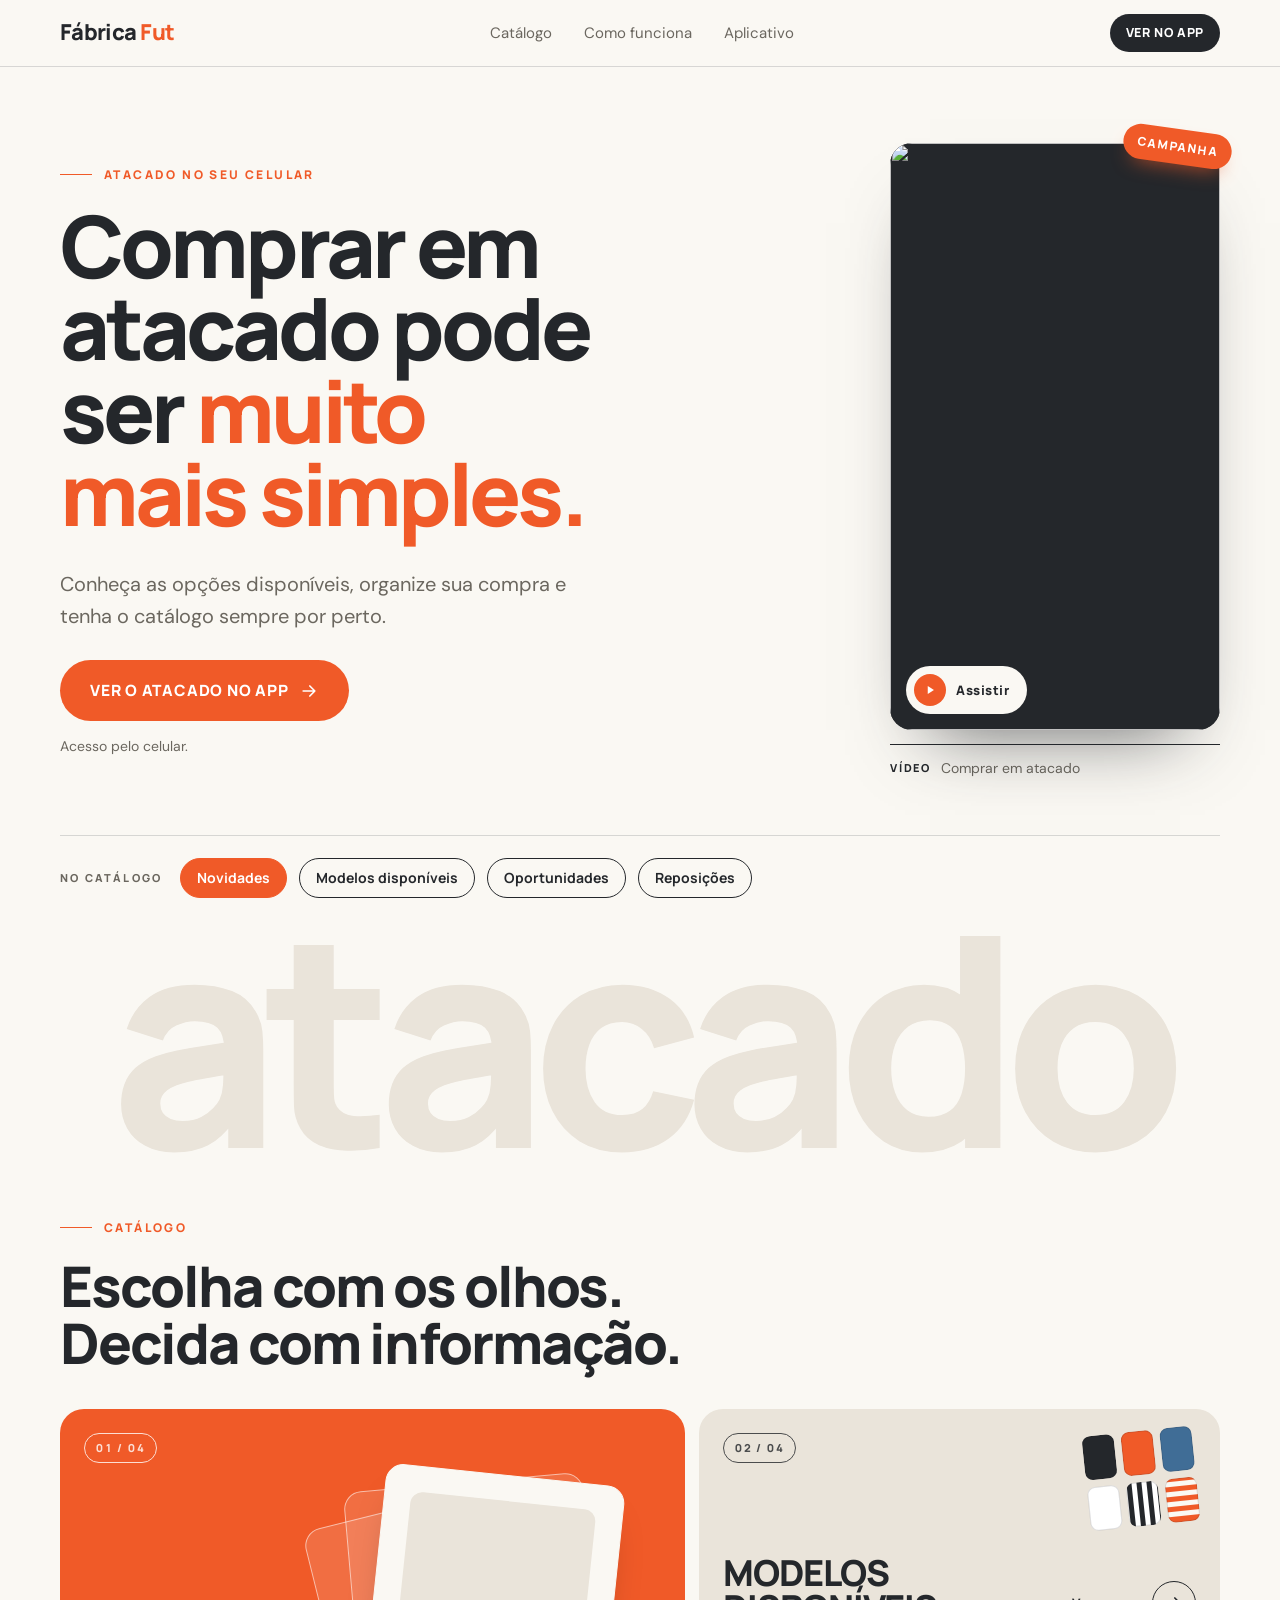
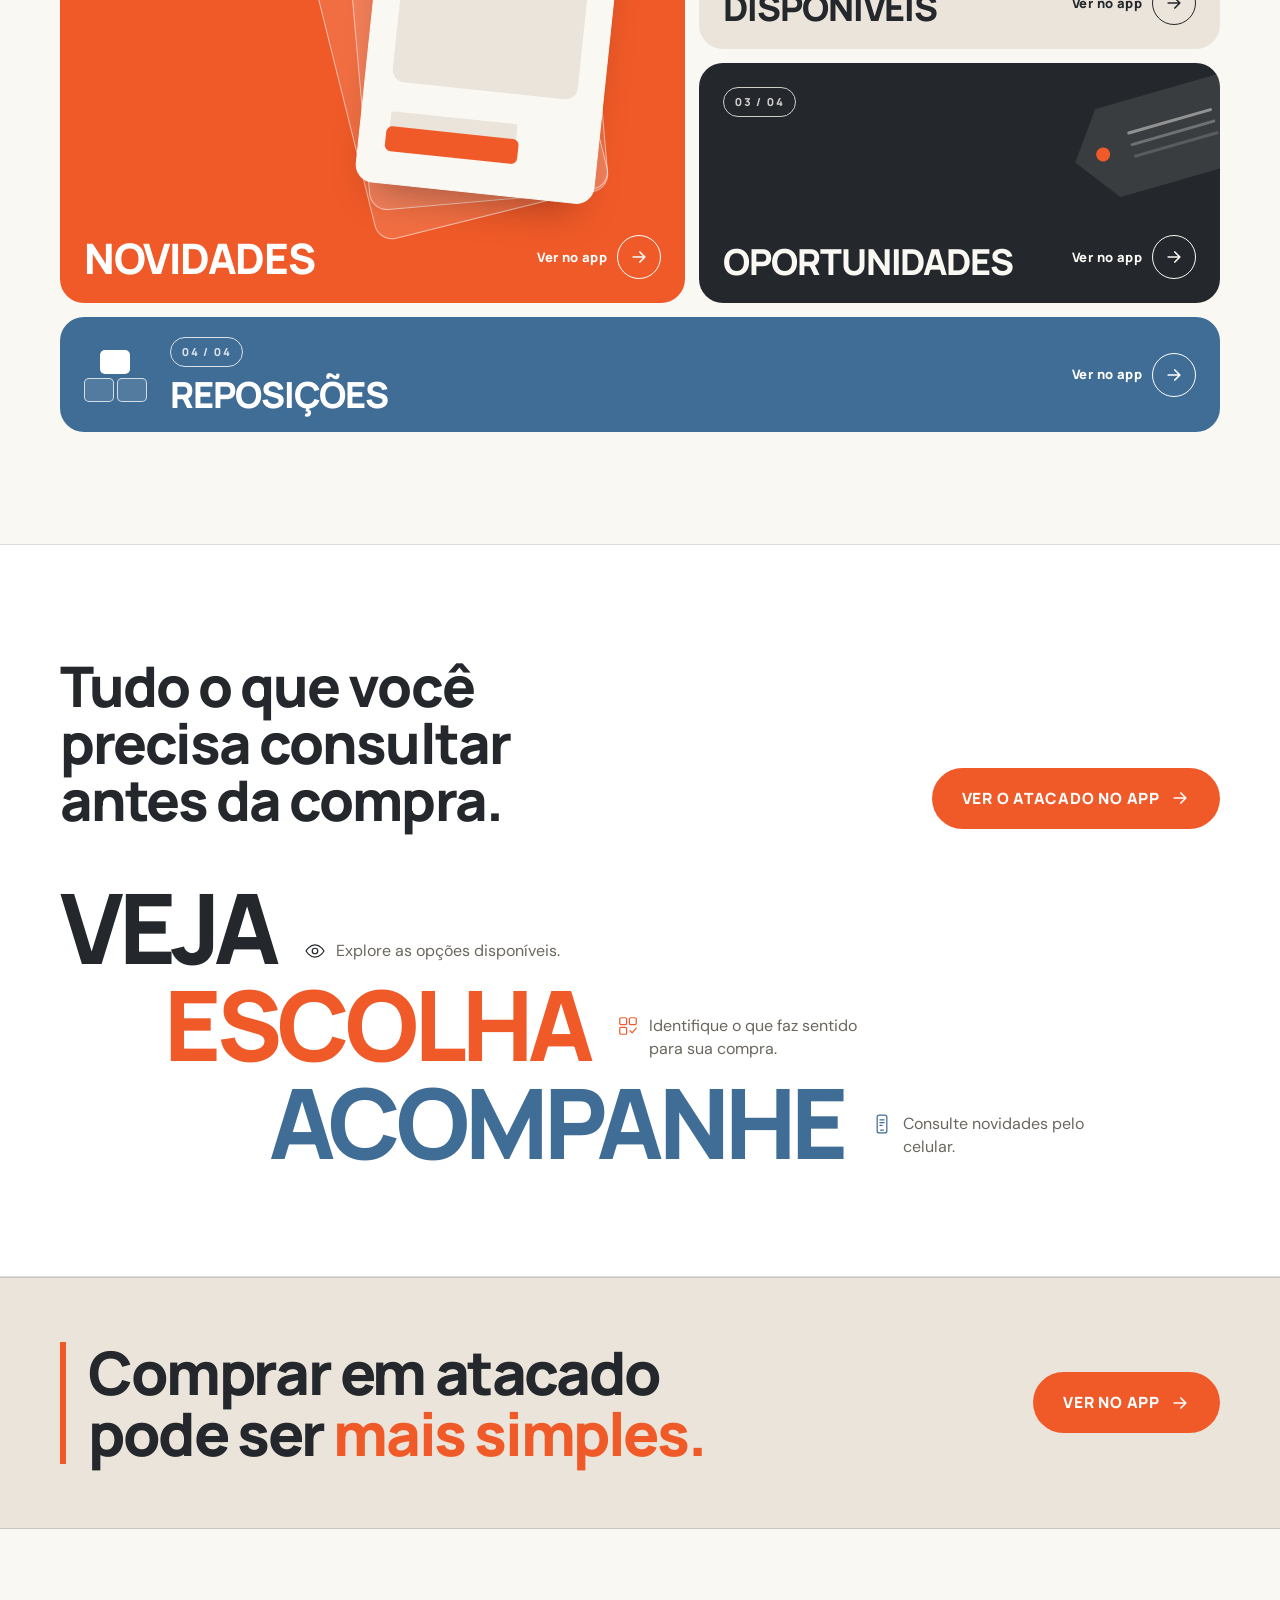
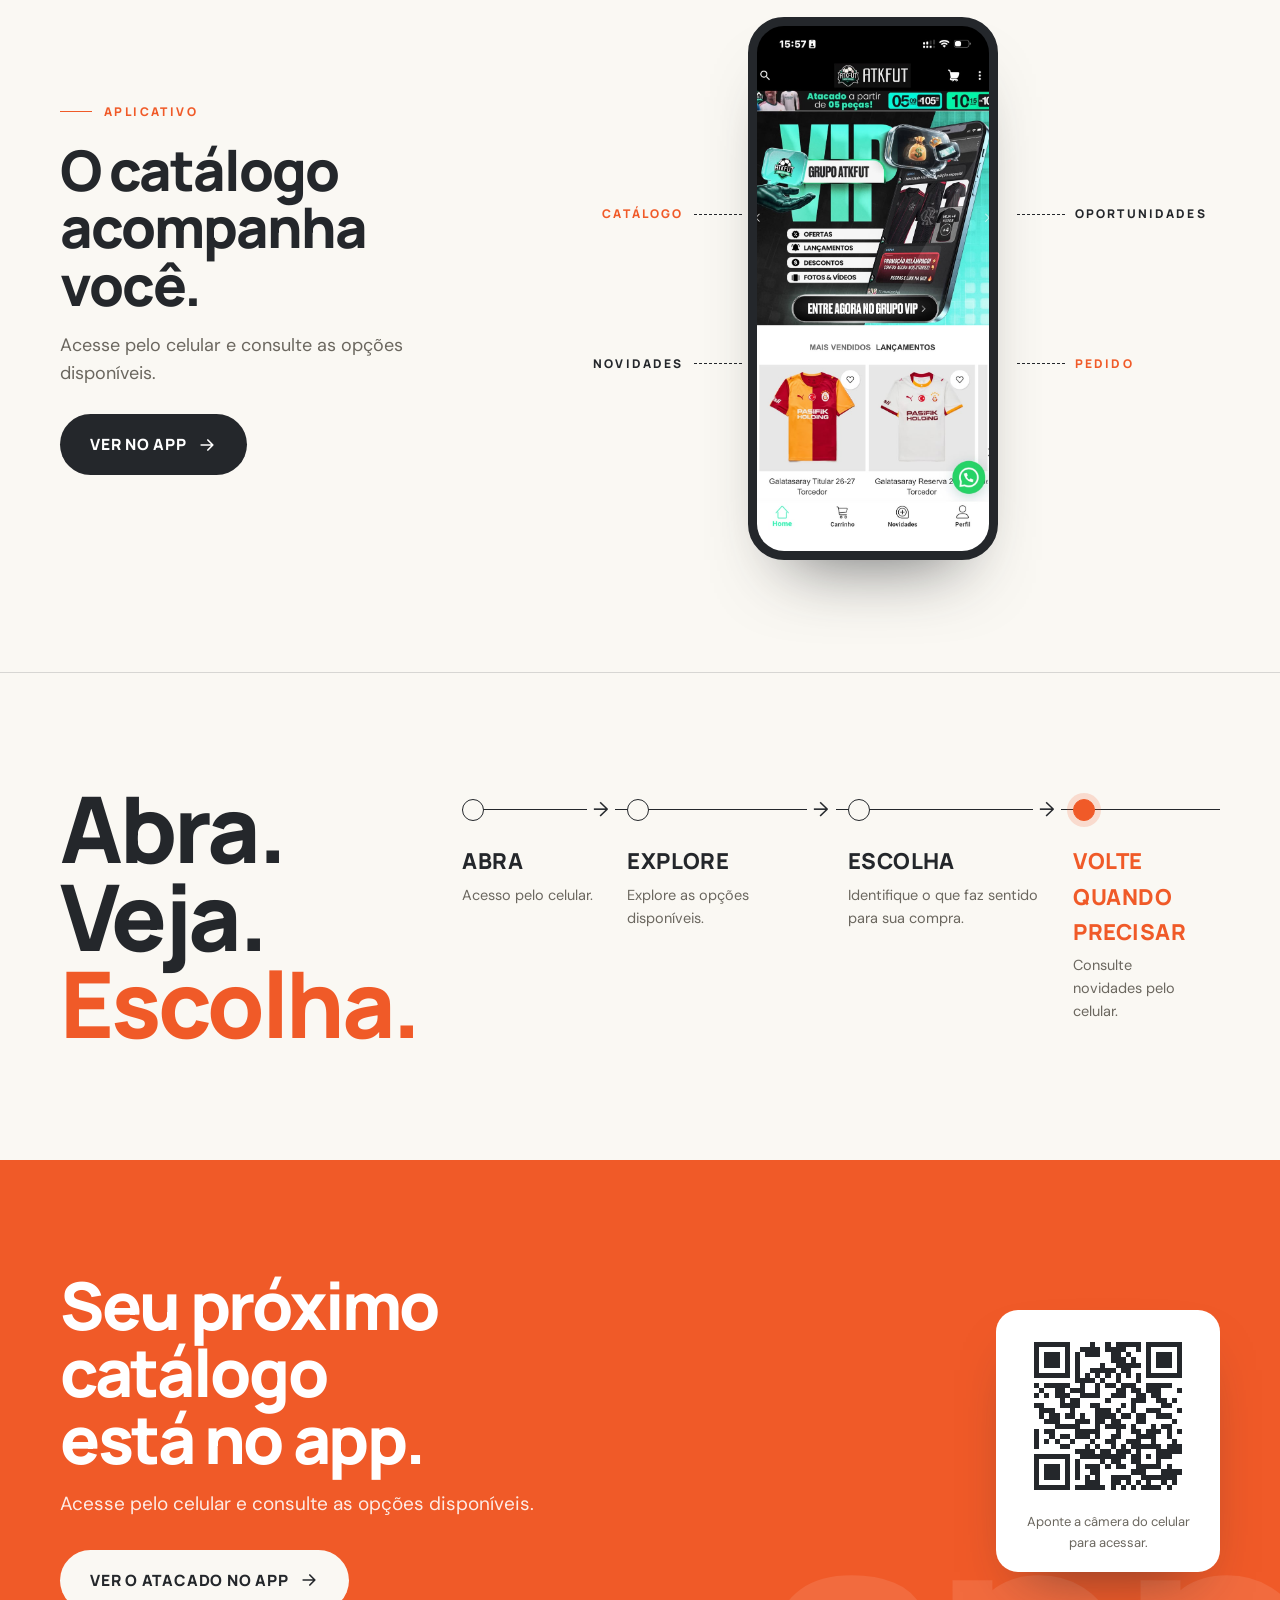
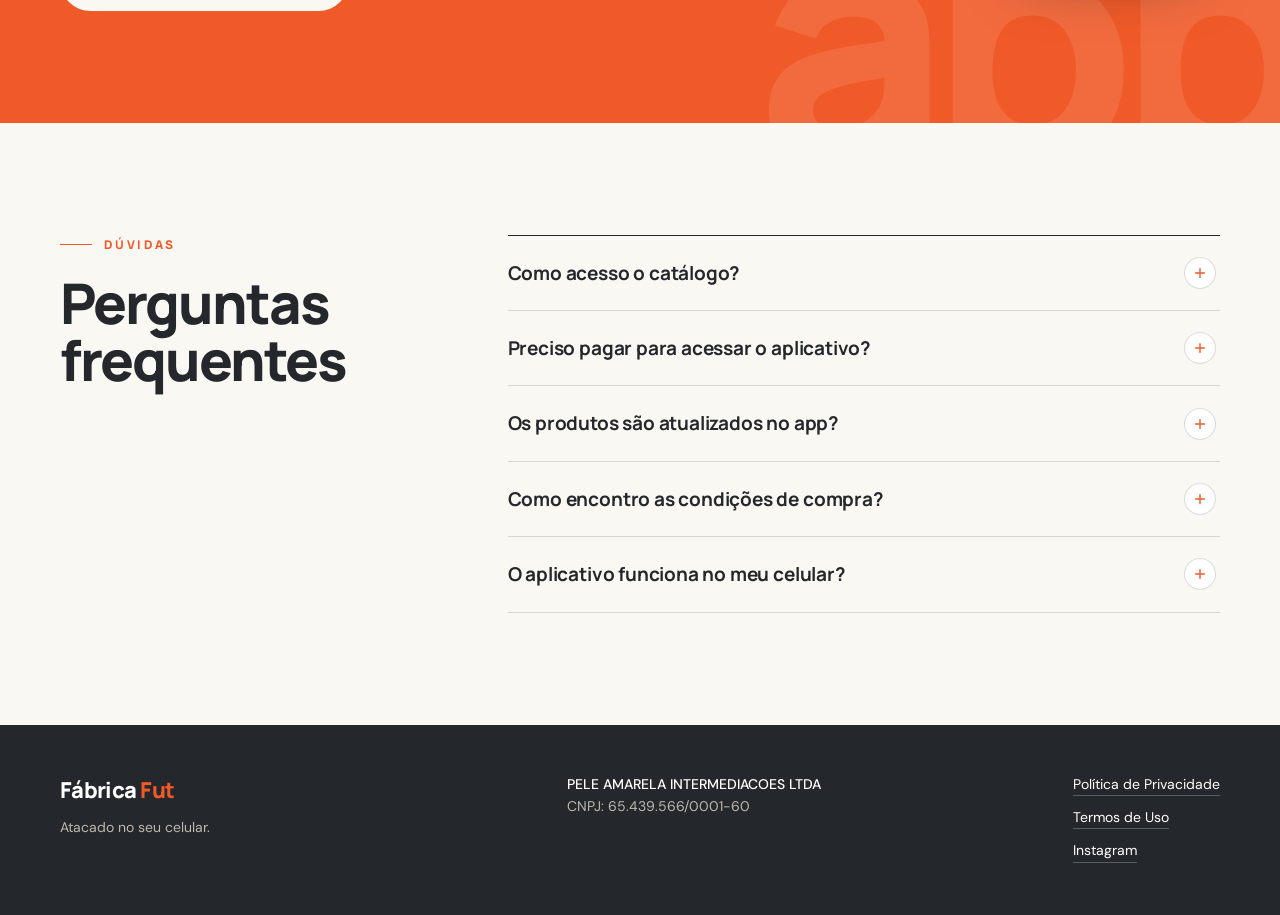
==== index.html @ 5ed25126 "Consult section as staggered typographic verbs Co-Authored-By: Claude Opus 5.5 <noreply@anthropic.co" ====
<!DOCTYPE html>
<html lang="pt-BR">
<head>
<meta charset="UTF-8">
<meta name="viewport" content="width=device-width, initial-scale=1.0, viewport-fit=cover">
<title>Fábrica Fut — Comprar em atacado pode ser mais simples</title>
<meta name="description" content="Conheça as opções disponíveis, organize sua compra e tenha o catálogo de atacado sempre por perto, no celular.">
<meta name="theme-color" content="#FAF8F3">
<meta property="og:title" content="Fábrica Fut — Comprar em atacado pode ser mais simples">
<meta property="og:description" content="O catálogo de atacado no seu celular.">
<meta property="og:type" content="website">
<link rel="icon" href="data:image/svg+xml,%3Csvg xmlns='http://www.w3.org/2000/svg' viewBox='0 0 64 64'%3E%3Crect width='64' height='64' rx='14' fill='%23F05A28'/%3E%3Cpath d='M20 46V18h24M20 32h18' fill='none' stroke='%23FAF8F3' stroke-width='7' stroke-linecap='round' stroke-linejoin='round'/%3E%3C/svg%3E">
<link rel="preconnect" href="https://fonts.googleapis.com">
<link rel="preconnect" href="https://fonts.gstatic.com" crossorigin>
<link rel="stylesheet" href="https://fonts.googleapis.com/css2?family=Manrope:wght@500;700;800&family=DM+Sans:opsz,wght@9..40,400;9..40,500;9..40,700&display=swap">
<link rel="stylesheet" href="style.css?v=7">
</head>
<body>

<!-- ícones de linha -->
<svg width="0" height="0" style="position:absolute" aria-hidden="true">
  <defs>
    <symbol id="i-eye" viewBox="0 0 32 32"><path d="M3 16s5-9 13-9 13 9 13 9-5 9-13 9S3 16 3 16Z"/><circle cx="16" cy="16" r="4"/></symbol>
    <symbol id="i-pick" viewBox="0 0 32 32"><rect x="4" y="4" width="10" height="10" rx="2"/><rect x="18" y="4" width="10" height="10" rx="2"/><rect x="4" y="18" width="10" height="10" rx="2"/><path d="m19 23 3 3 6-7"/></symbol>
    <symbol id="i-phone" viewBox="0 0 32 32"><rect x="9" y="3" width="14" height="26" rx="3"/><path d="M14 25h4"/><path d="M13 10h6M13 14h6M13 18h3"/></symbol>
    <symbol id="i-hanger" viewBox="0 0 120 80"><path d="M60 22a7 7 0 1 1 7-7c0 4-7 6-7 11v4L8 66h104L60 30"/></symbol>
    <symbol id="i-shirt" viewBox="0 0 120 100"><path d="M42 10 26 16 8 34l14 14 10-8v52h56V40l10 8 14-14-18-18-16-6c-2 8-9 13-18 13s-16-5-18-13Z"/></symbol>
    <symbol id="i-tag" viewBox="0 0 120 100"><path d="M64 10h40v40L58 96 18 56Z"/><circle cx="88" cy="26" r="6"/></symbol>
    <symbol id="i-loop" viewBox="0 0 120 100"><path d="M92 38A36 36 0 1 0 96 62"/><path d="M96 20v20H76"/></symbol>
    <symbol id="i-arrow" viewBox="0 0 24 24"><path d="M5 12h14M13 6l6 6-6 6"/></symbol>
  </defs>
</svg>

<a class="skip" href="#conteudo">Pular para o conteúdo</a>

<header class="topbar">
  <div class="wrap topbar-in">
    <!-- TODO: substituir o texto pelo logo oficial: [INSERIR_LOGO_FABRICA] -->
    <a href="#" class="logo" aria-label="Fábrica Fut, início">Fábrica<span>Fut</span></a>
    <nav class="nav" aria-label="Seções">
      <a href="#catalogo">Catálogo</a>
      <a href="#como-funciona">Como funciona</a>
      <a href="#aplicativo">Aplicativo</a>
    </nav>
    <a class="btn btn-dark btn-sm" href="https://foxappy.com/link?store=atkfut" data-track="fabrica_app_click" data-location="header">VER NO APP</a>
  </div>
</header>

<main id="conteudo">

  <!-- HERO -->
  <section class="hero">
    <div class="wrap hero-grid">
      <div class="hero-head">
        <p class="eyebrow">ATACADO NO SEU CELULAR</p>
        <h1>Comprar em atacado pode ser <em>muito mais simples.</em></h1>
      </div>

      <figure class="hero-video">
        <span class="sticker" aria-hidden="true">Campanha</span>
        <div class="video" data-video-id="NsGeB67Gk3M" data-track-play="fabrica_video_play">
          <button type="button" class="video-poster" aria-label="Assistir ao vídeo: Comprar em atacado">
            <img src="https://i.ytimg.com/vi/NsGeB67Gk3M/hqdefault.jpg" alt="" width="480" height="360" decoding="async">
            <span class="play" aria-hidden="true">Assistir</span>
          </button>
        </div>
        <figcaption><span>Vídeo</span>Comprar em atacado</figcaption>
      </figure>

      <div class="hero-body">
        <p class="lead">Conheça as opções disponíveis, organize sua compra e tenha o catálogo sempre por perto.</p>
        <a class="btn btn-orange btn-lg" href="https://foxappy.com/link?store=atkfut" data-track="fabrica_app_click" data-location="hero">VER O ATACADO NO APP <svg class="ic"><use href="#i-arrow"/></svg></a>
        <p class="micro">Acesso pelo celular.</p>
      </div>
    </div>
    <div class="wrap">
      <nav class="index" aria-label="Categorias do catálogo">
        <span class="index-label">No catálogo</span>
        <a href="#catalogo">Novidades</a>
        <a href="#catalogo">Modelos disponíveis</a>
        <a href="#catalogo">Oportunidades</a>
        <a href="#catalogo">Reposições</a>
      </nav>
    </div>
    <p class="hero-word" aria-hidden="true">atacado</p>
  </section>

  <!-- SEÇÃO 02 – CATÁLOGO -->
  <section class="catalog" id="catalogo">
    <div class="wrap">
      <div class="sec-head">
        <p class="kicker">Catálogo</p>
        <h2>Escolha com os olhos.<br>Decida com informação.</h2>
      </div>
      <!-- Categorias conceituais. Quando o cliente enviar fotos reais de produto, elas podem entrar como fundo de cada bloco. -->
      <div class="cat-grid">
        <a class="cat cat-a" href="https://foxappy.com/link?store=atkfut" data-track="fabrica_app_click" data-location="catalogo_novidades">
          <span class="cat-label">01 / 04</span>
          <span class="art-stack" aria-hidden="true"><i></i><i></i><i></i></span>
          <span class="cat-foot"><span class="cat-name">NOVIDADES</span><span class="cat-go"><span class="cat-go-t">Ver no app</span><span class="cat-go-ic"><svg class="ic"><use href="#i-arrow"/></svg></span></span></span>
        </a>
        <a class="cat cat-b" href="https://foxappy.com/link?store=atkfut" data-track="fabrica_app_click" data-location="catalogo_modelos">
          <span class="cat-label">02 / 04</span>
          <span class="art-swatch" aria-hidden="true"><i></i><i></i><i></i><i></i><i></i><i></i></span>
          <span class="cat-foot"><span class="cat-name">MODELOS<br>DISPONÍVEIS</span><span class="cat-go"><span class="cat-go-t">Ver no app</span><span class="cat-go-ic"><svg class="ic"><use href="#i-arrow"/></svg></span></span></span>
        </a>
        <a class="cat cat-c" href="https://foxappy.com/link?store=atkfut" data-track="fabrica_app_click" data-location="catalogo_oportunidades">
          <span class="cat-label">03 / 04</span>
          <span class="art-tag" aria-hidden="true"></span>
          <span class="cat-foot"><span class="cat-name">OPORTUNIDADES</span><span class="cat-go"><span class="cat-go-t">Ver no app</span><span class="cat-go-ic"><svg class="ic"><use href="#i-arrow"/></svg></span></span></span>
        </a>
        <a class="cat cat-d" href="https://foxappy.com/link?store=atkfut" data-track="fabrica_app_click" data-location="catalogo_reposicoes">
          <span class="art-boxes" aria-hidden="true"><i></i><i></i><i></i></span>
          <span class="cat-d-text"><span class="cat-label">04 / 04</span><span class="cat-name">REPOSIÇÕES</span></span>
          <span class="cat-go"><span class="cat-go-t">Ver no app</span><span class="cat-go-ic"><svg class="ic"><use href="#i-arrow"/></svg></span></span>
        </a>
      </div>
    </div>
  </section>

  <!-- SEÇÃO 03 -->
  <section class="consult">
    <div class="wrap consult-grid">
      <div class="consult-head">
        <h2 class="consult-title">Tudo o que você precisa consultar antes da compra.</h2>
        <div class="consult-cta">
          <a class="btn btn-orange btn-lg" href="https://foxappy.com/link?store=atkfut" data-track="fabrica_app_click" data-location="consulta">VER O ATACADO NO APP <svg class="ic"><use href="#i-arrow"/></svg></a>
        </div>
      </div>
      <div class="consult-cols">
        <div class="col">
          <h3>VEJA</h3>
          <p><svg class="col-ic" aria-hidden="true"><use href="#i-eye"/></svg><span>Explore as opções disponíveis.</span></p>
        </div>
        <div class="col">
          <h3>ESCOLHA</h3>
          <p><svg class="col-ic" aria-hidden="true"><use href="#i-pick"/></svg><span>Identifique o que faz sentido para sua compra.</span></p>
        </div>
        <div class="col">
          <h3>ACOMPANHE</h3>
          <p><svg class="col-ic" aria-hidden="true"><use href="#i-phone"/></svg><span>Consulte novidades pelo celular.</span></p>
        </div>
      </div>
    </div>
  </section>

  <!-- FAIXA EDITORIAL -->
  <section class="quote" aria-label="Ideia da marca">
    <div class="wrap quote-in">
      <p class="quote-text">Comprar em atacado pode ser <em>mais simples.</em></p>
      <a class="btn btn-orange btn-lg" href="https://foxappy.com/link?store=atkfut" data-track="fabrica_app_click" data-location="faixa_ideia">VER NO APP <svg class="ic"><use href="#i-arrow"/></svg></a>
    </div>
  </section>

  <!-- SEÇÃO 04 -->
  <section class="app" id="aplicativo">
    <div class="wrap app-grid">
      <div class="app-copy">
        <p class="kicker">Aplicativo</p>
        <h2>O catálogo acompanha você.</h2>
        <p class="app-text">Acesse pelo celular e consulte as opções disponíveis.</p>
        <a class="btn btn-dark btn-lg app-btn" href="https://foxappy.com/link?store=atkfut" data-track="fabrica_app_click" data-location="aplicativo">VER NO APP <svg class="ic"><use href="#i-arrow"/></svg></a>
      </div>
      <div class="app-visual">
        <ul class="notes notes-left">
          <li>CATÁLOGO</li>
          <li>NOVIDADES</li>
        </ul>
        <div class="screen">
          <img src="assets/tela-app.jpg" alt="Tela inicial do aplicativo com o catálogo" width="736" height="1600" loading="lazy" decoding="async">
        </div>
        <ul class="notes notes-right">
          <li>OPORTUNIDADES</li>
          <li>PEDIDO</li>
        </ul>
      </div>
    </div>
  </section>

  <!-- SEÇÃO 05 -->
  <section class="journey" id="como-funciona">
    <div class="wrap journey-grid">
      <h2 class="journey-title">Abra.<br>Veja.<br><em>Escolha.</em></h2>
      <ol class="path">
        <li><b>ABRA</b><span>Acesso pelo celular.</span></li>
        <li><b>EXPLORE</b><span>Explore as opções disponíveis.</span></li>
        <li><b>ESCOLHA</b><span>Identifique o que faz sentido para sua compra.</span></li>
        <li><b>VOLTE QUANDO PRECISAR</b><span>Consulte novidades pelo celular.</span></li>
      </ol>
    </div>
  </section>

  <!-- CTA FINAL -->
  <section class="final" id="acessar">
    <div class="wrap final-grid">
      <div class="final-copy">
        <h2>Seu próximo catálogo está no app.</h2>
        <p>Acesse pelo celular e consulte as opções disponíveis.</p>
        <a class="btn btn-paper btn-lg" href="https://foxappy.com/link?store=atkfut" data-track="fabrica_app_click" data-location="cta_final">VER O ATACADO NO APP <svg class="ic"><use href="#i-arrow"/></svg></a>
      </div>
      <div class="qr" data-track-view="fabrica_qrcode_view">
        <div class="qr-code" role="img" aria-label="QR Code para acessar o aplicativo">
          <svg viewBox="-2 -2 33 33" shape-rendering="crispEdges"><path fill="#ffffff" d="M-2 -2h33v33H-2z"/><path stroke="#24272B" d="M0 0.5h7m4 0h1m2 0h1m1 0h5m1 0h7M0 1.5h1m5 0h1m2 0h4m1 0h4m2 0h1m1 0h1m5 0h1M0 2.5h1m1 0h3m1 0h1m1 0h1m1 0h3m2 0h2m1 0h1m3 0h1m1 0h3m1 0h1M0 3.5h1m1 0h3m1 0h1m1 0h1m6 0h3m1 0h1m2 0h1m1 0h3m1 0h1M0 4.5h1m1 0h3m1 0h1m1 0h1m4 0h1m2 0h5m1 0h1m1 0h3m1 0h1M0 5.5h1m5 0h1m1 0h1m2 0h5m1 0h2m3 0h1m5 0h1M0 6.5h7m1 0h1m1 0h1m1 0h1m1 0h1m1 0h1m1 0h1m1 0h1m1 0h7M8 7.5h4m1 0h1m2 0h1m3 0h1M0 8.5h1m1 0h5m2 0h1m2 0h1m1 0h2m1 0h3m2 0h5M1 9.5h1m2 0h2m1 0h3m2 0h1m3 0h2m1 0h2m1 0h3m3 0h1M0 10.5h1m1 0h1m1 0h3m2 0h4m2 0h3m2 0h2m1 0h2M5 11.5h1m1 0h2m5 0h1m4 0h3m2 0h2m1 0h1M0 12.5h2m3 0h4m2 0h2m4 0h1m1 0h1m5 0h2M1 13.5h3m3 0h1m4 0h3m1 0h1m2 0h1m2 0h3m3 0h1M1 14.5h1m1 0h2m1 0h2m1 0h1m2 0h4m1 0h2m1 0h2m2 0h3M2 15.5h3m3 0h3m1 0h2m1 0h2m3 0h2m5 0h1M4 16.5h5m3 0h1m1 0h4m1 0h1m3 0h1m1 0h2M0 17.5h1m1 0h2m4 0h5m3 0h1m2 0h2m1 0h3m1 0h1m1 0h1M0 18.5h1m2 0h1m1 0h2m1 0h3m1 0h1m2 0h2m3 0h4m2 0h1M0 19.5h1m1 0h1m1 0h1m2 0h1m3 0h1m2 0h2m2 0h3m2 0h1m3 0h1M0 20.5h1m4 0h2m3 0h1m1 0h1m2 0h1m1 0h1m1 0h6m1 0h3M8 21.5h4m1 0h2m1 0h3m1 0h1m3 0h5M0 22.5h7m2 0h9m1 0h2m1 0h1m1 0h3M0 23.5h1m5 0h1m1 0h1m4 0h1m1 0h2m2 0h2m3 0h1M0 24.5h1m1 0h3m1 0h1m1 0h1m1 0h3m1 0h1m1 0h2m2 0h5m1 0h1M0 25.5h1m1 0h3m1 0h1m1 0h1m2 0h2m6 0h3m3 0h4M0 26.5h1m1 0h3m1 0h1m1 0h1m1 0h1m1 0h1m2 0h4m2 0h7M0 27.5h1m5 0h1m3 0h3m2 0h2m1 0h1m1 0h1m1 0h1m2 0h1m1 0h1M0 28.5h7m1 0h6m1 0h1m1 0h1m1 0h1m1 0h4m1 0h1"/></svg>
        </div>
        <p>Aponte a câmera do celular para acessar.</p>
      </div>
    </div>
  </section>

  <!-- FAQ -->
  <section class="faq" id="duvidas">
    <div class="wrap faq-grid">
      <div class="sec-head">
        <p class="kicker">Dúvidas</p>
        <h2>Perguntas frequentes</h2>
      </div>
      <div class="faq-list">
        <details>
          <summary>Como acesso o catálogo?</summary>
          <p>Pelo aplicativo. Toque em “Ver o atacado no app” para abrir o catálogo no celular.</p>
        </details>
        <details>
          <summary>Preciso pagar para acessar o aplicativo?</summary>
          <p>Não. O download do aplicativo é gratuito.</p>
        </details>
        <details>
          <summary>Os produtos são atualizados no app?</summary>
          <p>As opções disponíveis são consultadas diretamente no aplicativo.</p>
        </details>
        <details>
          <summary>Como encontro as condições de compra?</summary>
          <p>No próprio aplicativo, ao consultar as opções disponíveis.</p>
        </details>
        <details>
          <summary>O aplicativo funciona no meu celular?</summary>
          <p>O aplicativo está disponível para Android e iPhone. O link identifica o seu aparelho automaticamente.</p>
        </details>
      </div>
    </div>
  </section>
</main>

<footer class="footer">
  <div class="wrap footer-in">
    <div>
      <a href="#" class="logo" aria-label="Fábrica Fut, início">Fábrica<span>Fut</span></a>
      <p class="footer-note">Atacado no seu celular.</p>
    </div>
    <div class="footer-company">
      <p><strong>PELE AMARELA INTERMEDIACOES LTDA</strong><br>CNPJ: 65.439.566/0001-60</p>
    </div>
    <nav class="footer-links" aria-label="Links institucionais">
      <a href="politica-de-privacidade.html">Política de Privacidade</a>
      <a href="termos-de-uso.html">Termos de Uso</a>
      <!-- TODO: substituir pelo link real: [INSERIR_INSTAGRAM_FABRICA] -->
      <a href="#" data-instagram data-track="fabrica_instagram_click" data-location="footer" target="_blank" rel="noopener">Instagram</a>
    </nav>
  </div>
</footer>

<div class="sticky-cta">
  <a class="btn btn-orange btn-block" href="https://foxappy.com/link?store=atkfut" data-track="fabrica_app_click" data-location="sticky_mobile">VER NO APP</a>
</div>

<script src="main.js?v=4"></script>
</body>
</html>
---- style.css ----
/* Conceito: catálogo editorial — muito papel em branco, tipografia grande, linhas finas e uma faixa laranja como ponto alto. */
:root{
  --paper: #FAF8F3;
  --orange: #F05A28;
  --orange-2: #D9481A;
  --coal: #24272B;
  --sand: #EAE4DA;
  --blue: #406D96;
  --white: #FFFFFF;
  --line: rgba(36,39,43,.16);
  --muted: #6B675F;
  --title: 'Manrope', system-ui, sans-serif;
  --body: 'DM Sans', system-ui, -apple-system, 'Segoe UI', sans-serif;
  color-scheme: light;
}

*{ box-sizing:border-box; }
html{ scroll-behavior:smooth; -webkit-text-size-adjust:100%; }
body{ margin:0; background:var(--paper); color:var(--coal); font-family:var(--body); font-size:16.5px; line-height:1.6; -webkit-font-smoothing:antialiased; overflow-x:hidden; }
img{ max-width:100%; display:block; }
h1,h2,h3{ margin:0; font-family:var(--title); text-wrap:balance; }
p{ margin:0; }
a{ color:inherit; }
:focus-visible{ outline:2px solid var(--orange); outline-offset:3px; }
.wrap{ max-width:1200px; margin:0 auto; padding-inline:20px; }
.skip{ position:absolute; left:-9999px; top:8px; background:var(--coal); color:var(--white); padding:8px 14px; z-index:100; }
.skip:focus{ left:12px; }
.ic{ width:20px; height:20px; fill:none; stroke:currentColor; stroke-width:2; stroke-linecap:round; stroke-linejoin:round; flex:none; }

/* botões */
.btn{ display:inline-flex; align-items:center; justify-content:center; gap:10px; font-family:var(--title); font-weight:800; letter-spacing:.05em; text-decoration:none; white-space:nowrap; border-radius:999px; transition:background .15s, transform .2s, gap .2s; }
.btn:hover{ transform:translateY(-2px); gap:14px; }
.btn-orange{ background:var(--orange); color:var(--white); }
.btn-orange:hover{ background:var(--orange-2); }
.btn-dark{ background:var(--coal); color:var(--white); }
.btn-paper{ background:var(--paper); color:var(--coal); }
.btn-paper:hover{ background:var(--white); }
.btn-sm{ padding:9px 16px; font-size:12.5px; }
.btn-sm:hover{ gap:10px; }
.btn-lg{ padding:18px 30px; font-size:15.5px; min-height:60px; }
.btn-block{ width:100%; padding:16px; font-size:15px; min-height:54px; }
.btn-block:hover{ transform:none; }

/* topo */
.topbar{ position:sticky; top:env(safe-area-inset-top, 0px); z-index:30; background:rgba(250,248,243,.92); border-bottom:1px solid var(--line); }
.topbar-in{ display:flex; align-items:center; justify-content:space-between; gap:16px; min-height:66px; }
.logo{ font-family:var(--title); font-weight:800; font-size:22px; letter-spacing:-.03em; text-decoration:none; white-space:nowrap; }
.logo span{ color:var(--orange); margin-left:4px; }
.nav{ display:none; gap:32px; font-size:15px; }
.nav a{ text-decoration:none; color:var(--muted); position:relative; }
.nav a::after{ content:""; position:absolute; left:0; right:100%; bottom:-4px; height:1px; background:var(--orange); transition:right .2s; }
.nav a:hover{ color:var(--coal); }
.nav a:hover::after{ right:0; }
@media (min-width:880px){ .nav{ display:flex; } }

/* hero */
.hero{ position:relative; overflow:hidden; padding-block:28px 40px; }
.hero-grid{ position:relative; z-index:1; display:grid; grid-template-areas:"head" "video" "body"; gap:26px; }
.hero-head{ grid-area:head; min-width:0; }
.hero-video{ grid-area:video; margin:0; }
.hero-body{ grid-area:body; min-width:0; }
@media (min-width:960px){
  .hero{ padding-block:76px 40px; }
  .hero-grid{ grid-template-columns:1.3fr .7fr; grid-template-areas:"head video" "body video"; column-gap:80px; row-gap:34px; }
  .hero-head{ align-self:end; }
  .hero-body{ align-self:start; }
}
.eyebrow, .kicker{ font-family:var(--title); font-weight:800; font-size:12px; letter-spacing:.2em; text-transform:uppercase; color:var(--orange); margin-bottom:20px; display:flex; align-items:center; gap:12px; }
.eyebrow::before, .kicker::before{ content:""; width:32px; height:1px; background:currentColor; }
.hero h1{ font-weight:800; font-size:clamp(40px, 8.4vw, 86px); line-height:.96; letter-spacing:-.045em; }
.hero h1 em{ font-style:normal; color:var(--orange); }
.lead{ font-size:clamp(17px, 2vw, 20px); color:var(--muted); max-width:40ch; margin-bottom:28px; }
.micro{ margin-top:14px; font-size:14px; color:var(--muted); }
@media (max-width:959px){ .hero-body .btn-lg{ width:100%; } }

.hero-video{ position:relative; width:min(100%, 270px); margin-inline:auto; }
@media (min-width:960px){ .hero-video{ width:100%; max-width:330px; margin:0 0 0 auto; } }
.sticker{ position:absolute; z-index:2; top:-14px; right:-12px; transform:rotate(8deg); background:var(--orange); color:var(--white); font-family:var(--title); font-weight:800; font-size:12px; letter-spacing:.14em; text-transform:uppercase; padding:8px 14px; border-radius:999px; box-shadow:0 10px 20px -10px rgba(240,90,40,.8); }
.hero-video figcaption{ display:flex; align-items:center; gap:10px; padding-top:12px; margin-top:14px; border-top:1px solid var(--coal); font-size:14px; color:var(--muted); }
.hero-video figcaption span{ font-family:var(--title); font-weight:800; font-size:11px; letter-spacing:.16em; text-transform:uppercase; color:var(--coal); }
.video{ position:relative; aspect-ratio:9 / 16; background:var(--coal); border-radius:22px; overflow:hidden; box-shadow:0 40px 70px -40px rgba(36,39,43,.7); }
.video iframe{ position:absolute; inset:0; width:100%; height:100%; border:0; }
.video-poster{ position:absolute; inset:0; padding:0; border:0; background:var(--coal); cursor:pointer; }
.video-poster img{ width:100%; height:100%; object-fit:cover; transition:transform .5s; }
.video-poster:hover img{ transform:scale(1.04); }
.play{ position:absolute; left:16px; bottom:16px; display:inline-flex; align-items:center; gap:10px; background:var(--paper); color:var(--coal); border-radius:999px; padding:8px 18px 8px 8px; font-family:var(--title); font-weight:800; font-size:13px; letter-spacing:.04em; transition:transform .2s; }
.play::before{ content:""; width:32px; height:32px; border-radius:50%; background:var(--orange) url("data:image/svg+xml,%3Csvg xmlns='http://www.w3.org/2000/svg' viewBox='0 0 16 16'%3E%3Cpath d='M6 4.5v7l5.5-3.5z' fill='%23fff'/%3E%3C/svg%3E") center/18px no-repeat; }
.video-poster:hover .play{ transform:translateY(-3px); }

.hero-word{ position:relative; z-index:0; margin:20px 0 0; font-family:var(--title); font-weight:800; font-size:clamp(80px, 23vw, 330px); line-height:.8; letter-spacing:-.06em; color:var(--sand); white-space:nowrap; text-align:center; user-select:none; }

/* seções */
section{ padding-block:64px; }
@media (min-width:960px){ section{ padding-block:112px; } }
.sec-head{ margin-bottom:38px; }
h2{ font-weight:800; font-size:clamp(32px, 5.2vw, 56px); line-height:1.02; letter-spacing:-.035em; }

/* 02 catálogo — blocos divididos, cada um com uma composição gráfica (sem produtos inventados) */
.catalog{ padding-top:24px; }
.cat-grid{ display:grid; gap:12px; }
@media (min-width:760px){
  .cat-grid{ grid-template-columns:1.2fr 1fr; gap:14px; }
  .cat-a{ grid-row:span 2; min-height:500px; }
  .cat-d{ grid-column:span 2; }
}
.cat{ position:relative; overflow:hidden; isolation:isolate; display:flex; flex-direction:column; gap:18px; padding:24px; min-height:240px; border-radius:24px; text-decoration:none; transition:transform .3s cubic-bezier(.2,.8,.2,1), box-shadow .3s; }
.cat:hover{ transform:translateY(-5px); box-shadow:0 30px 50px -32px rgba(36,39,43,.55); }
.cat-label{ align-self:flex-start; font-family:var(--title); font-size:11px; font-weight:800; letter-spacing:.16em; padding:5px 11px; border-radius:999px; border:1px solid currentColor; opacity:.8; font-variant-numeric:tabular-nums; }
.cat-foot{ margin-top:auto; display:flex; align-items:flex-end; justify-content:space-between; gap:16px; }
.cat-name{ font-family:var(--title); font-weight:800; font-size:clamp(26px, 3.4vw, 42px); line-height:.98; letter-spacing:-.03em; }
.cat-go{ display:inline-flex; align-items:center; gap:10px; flex:none; font-family:var(--title); font-weight:800; font-size:13px; letter-spacing:.03em; }
.cat-go-ic{ width:44px; height:44px; border-radius:50%; display:flex; align-items:center; justify-content:center; border:1px solid currentColor; transition:transform .3s, background .3s, color .3s, border-color .3s; }
.cat:hover .cat-go-ic{ transform:rotate(-45deg); }
@media (max-width:520px){ .cat-go-t{ display:none; } }

.cat-a{ background:var(--orange); color:var(--white); }
.cat-a:hover .cat-go-ic{ background:var(--white); color:var(--orange); }
.cat-b{ background:var(--sand); color:var(--coal); }
.cat-b:hover .cat-go-ic{ background:var(--coal); color:var(--sand); }
.cat-c{ background:var(--coal); color:var(--paper); }
.cat-c:hover .cat-go-ic{ background:var(--orange); border-color:var(--orange); color:var(--white); }
.cat-d{ background:var(--blue); color:var(--white); flex-direction:row; align-items:center; gap:22px; min-height:0; padding:20px 24px; }
.cat-d:hover .cat-go-ic{ background:var(--white); color:var(--blue); }
.cat-b .cat-name, .cat-c .cat-name{ font-size:clamp(26px, 2.8vw, 36px); }
.cat-d-text{ display:flex; flex-direction:column; gap:10px; margin-right:auto; }
.cat-d .cat-name{ font-size:clamp(26px, 3vw, 36px); }

/* Novidades: cartões de catálogo empilhados */
.art-stack{ position:absolute; z-index:-1; right:12%; top:13%; width:min(46%, 240px); aspect-ratio:3 / 4; }
.art-stack i{ position:absolute; inset:0; border-radius:18px; background:rgba(255,255,255,.12); border:1.5px solid rgba(255,255,255,.55); transition:transform .45s cubic-bezier(.2,.8,.2,1); }
.art-stack i:nth-child(1){ transform:rotate(-14deg) translate(-16%, 5%); }
.art-stack i:nth-child(2){ transform:rotate(-5deg) translate(-6%, 2%); }
.art-stack i:nth-child(3){ background:var(--paper); border-color:var(--paper); transform:rotate(6deg); box-shadow:0 24px 40px -20px rgba(0,0,0,.35); }
.art-stack i:nth-child(3)::before{ content:""; position:absolute; left:11%; right:11%; top:8%; bottom:32%; border-radius:12px; background:var(--sand); }
.art-stack i:nth-child(3)::after{ content:""; position:absolute; left:11%; bottom:10%; width:56%; height:8%; border-radius:6px; background:var(--orange); box-shadow:0 -18px 0 -3px var(--sand); }
.cat-a:hover .art-stack i:nth-child(1){ transform:rotate(-20deg) translate(-24%, 7%); }
.cat-a:hover .art-stack i:nth-child(3){ transform:rotate(10deg) translateY(-4%); }
@media (max-width:759px){ .cat-a{ min-height:340px; } .art-stack{ top:12%; right:10%; width:42%; } }

/* Modelos disponíveis: cartela de amostras */
.art-swatch{ position:absolute; z-index:-1; right:24px; top:22px; display:grid; grid-template-columns:repeat(3, 32px); gap:7px; transform:rotate(-6deg); transition:transform .4s; }
.art-swatch i{ height:44px; border-radius:8px; border:1px solid rgba(36,39,43,.15); }
.art-swatch i:nth-child(1){ background:var(--coal); }
.art-swatch i:nth-child(2){ background:var(--orange); }
.art-swatch i:nth-child(3){ background:var(--blue); }
.art-swatch i:nth-child(4){ background:var(--white); }
.art-swatch i:nth-child(5){ background:repeating-linear-gradient(90deg, var(--coal) 0 5px, var(--white) 5px 10px); }
.art-swatch i:nth-child(6){ background:repeating-linear-gradient(0deg, var(--orange) 0 5px, var(--paper) 5px 10px); }
.cat-b:hover .art-swatch{ transform:rotate(0deg); }

/* Oportunidades: etiqueta */
.art-tag{ position:absolute; z-index:-1; right:-22px; top:30px; width:170px; height:92px; border-radius:12px; clip-path:polygon(20% 0, 100% 0, 100% 100%, 20% 100%, 0 50%); background:rgba(250,248,243,.1); transform:rotate(-16deg); transition:transform .4s; }
.art-tag::before{ content:""; position:absolute; left:13%; top:50%; width:14px; height:14px; margin-top:-7px; border-radius:50%; background:var(--orange); }
.art-tag::after{ content:""; position:absolute; left:34%; right:14%; top:34%; height:3px; border-radius:2px; background:rgba(250,248,243,.45); box-shadow:0 12px 0 rgba(250,248,243,.28), 0 24px 0 rgba(250,248,243,.16); }
.cat-c:hover .art-tag{ transform:rotate(-8deg) translateX(-8px); }

/* Reposições: caixas empilhadas */
.art-boxes{ position:relative; flex:none; width:64px; height:54px; }
.art-boxes i{ position:absolute; width:30px; height:24px; border-radius:5px; border:1.5px solid rgba(255,255,255,.75); background:rgba(255,255,255,.1); transition:transform .35s; }
.art-boxes i:nth-child(1){ left:0; bottom:0; }
.art-boxes i:nth-child(2){ left:33px; bottom:0; }
.art-boxes i:nth-child(3){ left:16px; bottom:28px; background:var(--white); }
.cat-d:hover .art-boxes i:nth-child(3){ transform:translateY(-5px); }
@media (max-width:520px){ .art-boxes{ display:none; } }

/* 03 — os três verbos em tipografia grande, em escada (sem caixas nem linhas) */
.consult{ background:var(--white); border-block:1px solid var(--line); }
.consult-grid{ display:grid; gap:40px; }
.consult-head{ display:flex; flex-direction:column; gap:28px; }
@media (min-width:900px){ .consult-grid{ gap:56px; } .consult-head{ flex-direction:row; align-items:flex-end; justify-content:space-between; } .consult-title{ max-width:18ch; } }
.consult-title{ max-width:14ch; }
.consult-cols{ display:grid; gap:14px; }
.col{ display:flex; flex-wrap:wrap; align-items:flex-end; column-gap:28px; row-gap:10px; }
.col:nth-child(2){ padding-left:9%; }
.col:nth-child(3){ padding-left:18%; }
.col h3{ font-weight:800; font-size:clamp(42px, 7.6vw, 108px); letter-spacing:-.05em; line-height:.86; color:var(--coal); }
.col:nth-child(2) h3{ color:var(--orange); }
.col:nth-child(3) h3{ color:var(--blue); }
.col p{ display:flex; align-items:flex-start; gap:10px; max-width:24ch; padding-bottom:.35em; color:var(--muted); font-size:16px; line-height:1.45; }
.col-ic{ flex:none; width:22px; height:22px; margin-top:1px; fill:none; stroke:var(--coal); stroke-width:1.8; stroke-linecap:round; stroke-linejoin:round; }
.col:nth-child(2) .col-ic{ stroke:var(--orange); }
.col:nth-child(3) .col-ic{ stroke:var(--blue); }

/* 04 */
.app-grid{ display:grid; gap:40px; align-items:center; }
@media (min-width:960px){ .app-grid{ grid-template-columns:.75fr 1.25fr; gap:48px; } }
.app-visual{ display:grid; justify-items:center; gap:18px; }
@media (min-width:640px){ .app-visual{ grid-template-columns:1fr auto 1fr; align-items:center; gap:0; } }
.screen{ position:relative; width:250px; max-width:100%; aspect-ratio:736 / 1600; border-radius:36px; border:9px solid var(--coal); background:var(--coal); overflow:hidden; box-shadow:0 40px 70px -40px rgba(36,39,43,.7); }
.screen img{ width:100%; height:100%; object-fit:cover; object-position:top; }
.notes{ list-style:none; margin:0; padding:0; display:flex; flex-wrap:wrap; justify-content:center; gap:10px; }
.notes li{ font-family:var(--title); font-weight:800; font-size:12px; letter-spacing:.18em; padding:6px 12px; border:1px solid var(--coal); border-radius:999px; }
@media (min-width:640px){
  .notes{ flex-direction:column; gap:130px; }
  .notes li{ border:0; border-radius:0; padding:0; position:relative; }
  .notes-left{ justify-self:end; text-align:right; }
  .notes-left li{ padding-right:64px; }
  .notes-left li::after{ content:""; position:absolute; right:6px; top:50%; width:48px; border-top:1px dashed var(--coal); }
  .notes-right li{ padding-left:64px; }
  .notes-right li::before{ content:""; position:absolute; left:6px; top:50%; width:48px; border-top:1px dashed var(--coal); }
  .notes li::marker{ content:""; }
  .notes-left li:first-child, .notes-right li:last-child{ color:var(--orange); }
}

/* 05 */
.journey{ border-top:1px solid var(--line); }
.journey-grid{ display:grid; gap:44px; }
@media (min-width:960px){ .journey-grid{ grid-template-columns:.6fr 1.4fr; align-items:center; } }
.journey-title{ font-size:clamp(46px, 8vw, 92px); line-height:.95; }
.journey-title em{ font-style:normal; color:var(--orange); }
.path{ list-style:none; margin:0; padding:0; display:grid; }
.path li{ position:relative; font-family:var(--title); font-weight:800; font-size:clamp(20px, 2.6vw, 26px); letter-spacing:.02em; padding:18px 0 18px 40px; border-bottom:1px solid var(--line); }
.path li::before{ content:""; position:absolute; left:2px; top:50%; width:20px; height:20px; transform:translateY(-50%); border-radius:50%; border:1.5px solid var(--coal); background:var(--paper); }
.path li:last-child{ color:var(--orange); border-bottom:0; }
.path li:last-child::before{ background:var(--orange); border-color:var(--orange); box-shadow:0 0 0 6px rgba(240,90,40,.18); }
@media (min-width:960px){
  .path{ grid-template-columns:auto auto auto 1.3fr; gap:0; }
  .path li{ border-bottom:0; border-top:1.5px solid var(--coal); padding:34px 34px 0 0; font-size:22px; }
  .path li::before{ left:0; top:0; }
  .path li:not(:last-child)::after{ content:"→"; position:absolute; right:12px; top:-17px; font-family:var(--body); font-weight:400; font-size:20px; background:var(--paper); padding:0 6px; }
}

/* CTA final */
.final{ background:var(--orange); color:var(--white); position:relative; overflow:hidden; }
.final::after{ content:"app"; position:absolute; right:-2vw; bottom:-6vw; font-family:var(--title); font-weight:800; font-size:clamp(140px, 26vw, 360px); letter-spacing:-.06em; line-height:1; color:rgba(255,255,255,.1); pointer-events:none; }
.final-grid{ position:relative; z-index:1; display:grid; gap:32px; align-items:center; }
.final h2{ font-size:clamp(34px, 5.8vw, 66px); max-width:14ch; margin-bottom:16px; }
.final p{ font-size:19px; color:rgba(255,255,255,.88); max-width:38ch; margin-bottom:30px; }
@media (max-width:959px){ .final .btn-lg{ width:100%; } }
.qr{ display:none; }
@media (min-width:960px){
  .final-grid{ grid-template-columns:1fr auto; gap:56px; }
  .qr{ display:flex; flex-direction:column; align-items:center; gap:12px; background:var(--white); color:var(--coal); border-radius:22px; padding:22px 22px 18px; box-shadow:0 30px 60px -30px rgba(36,39,43,.6); }
  .qr-code svg{ width:168px; height:168px; display:block; }
  .qr p{ font-size:13px; color:var(--muted); text-align:center; max-width:20ch; margin:0; }
}

/* FAQ */
.faq-grid{ display:grid; gap:8px; }
@media (min-width:960px){ .faq-grid{ grid-template-columns:.7fr 1.3fr; gap:64px; } .faq-grid .sec-head{ position:sticky; top:120px; align-self:start; } }
.faq-list details{ border-bottom:1px solid var(--line); }
.faq-list details:first-child{ border-top:1px solid var(--coal); }
.faq-list summary{ list-style:none; cursor:pointer; padding:22px 50px 22px 0; font-family:var(--title); font-weight:700; font-size:19px; letter-spacing:-.01em; position:relative; transition:color .15s; }
.faq-list summary:hover{ color:var(--orange); }
.faq-list summary::-webkit-details-marker{ display:none; }
.faq-list summary::after{ content:""; position:absolute; right:4px; top:50%; width:30px; height:30px; transform:translateY(-50%); border-radius:50%; border:1px solid var(--line); background:var(--white) url("data:image/svg+xml,%3Csvg xmlns='http://www.w3.org/2000/svg' viewBox='0 0 16 16'%3E%3Cpath d='M8 3v10M3 8h10' stroke='%23F05A28' stroke-width='1.6' stroke-linecap='round'/%3E%3C/svg%3E") center/14px no-repeat; transition:transform .2s; }
.faq-list details[open] summary::after{ transform:translateY(-50%) rotate(45deg); }
.faq-list details p{ padding:0 0 22px; color:var(--muted); max-width:58ch; }

/* rodapé */
.footer{ background:var(--coal); color:#BDB8AF; padding-block:48px 120px; font-size:14px; }
@media (min-width:960px){ .footer{ padding-bottom:52px; } }
.footer .logo{ color:var(--white); }
.footer-in{ display:grid; gap:28px; }
@media (min-width:860px){ .footer-in{ grid-template-columns:1fr 1fr auto; align-items:start; } }
.footer-note{ margin-top:8px; }
.footer-company strong{ color:var(--white); font-weight:500; }
.footer-links{ display:flex; flex-direction:column; gap:10px; }
.footer-links a{ color:var(--white); text-decoration:none; border-bottom:1px solid rgba(255,255,255,.25); align-self:flex-start; }
.footer-links a:hover{ border-color:var(--orange); }

/* CTA fixo no celular */
.sticky-cta{ position:fixed; left:0; right:0; bottom:0; z-index:40; padding:10px 14px calc(10px + env(safe-area-inset-bottom, 0px)); background:rgba(250,248,243,.95); border-top:1px solid var(--line); }
@media (min-width:960px){ .sticky-cta{ display:none; } }

@media (prefers-reduced-motion: reduce){
  html{ scroll-behavior:auto; }
  *, *::before, *::after{ animation:none !important; transition:none !important; }
}

/* ---------- complementos ---------- */

/* faixa de categorias no topo */
.index{ position:relative; z-index:1; display:flex; flex-wrap:wrap; align-items:center; gap:10px 12px; margin-top:34px; padding-top:22px; border-top:1px solid var(--line); }
.index-label{ font-family:var(--title); font-weight:800; font-size:11px; letter-spacing:.2em; text-transform:uppercase; color:var(--muted); margin-right:6px; }
.index a{ text-decoration:none; font-family:var(--title); font-weight:700; font-size:14px; padding:8px 16px; border:1px solid var(--coal); border-radius:999px; transition:background .15s, color .15s; }
.index a:hover{ background:var(--coal); color:var(--paper); }
.index a:first-of-type{ background:var(--orange); border-color:var(--orange); color:var(--white); }
@media (min-width:960px){ .index{ margin-top:56px; } }

/* botão no fim de "consultar" */
.consult-cta{ display:flex; }
@media (max-width:699px){ .consult-cta .btn{ width:100%; } }

/* faixa editorial */
.quote{ background:var(--sand); padding-block:48px; border-block:1px solid var(--line); }
@media (min-width:960px){ .quote{ padding-block:64px; } }
.quote-in{ display:grid; gap:26px; align-items:center; }
@media (min-width:960px){ .quote-in{ grid-template-columns:1fr auto; gap:48px; } }
.quote-text{ font-family:var(--title); font-weight:800; font-size:clamp(30px, 5.2vw, 60px); line-height:1.02; letter-spacing:-.04em; max-width:18ch; padding-left:22px; border-left:6px solid var(--orange); text-wrap:balance; }
.quote-text em{ font-style:normal; color:var(--orange); }
@media (max-width:959px){ .quote .btn{ width:100%; } }

.app{ padding-top:64px; }
@media (min-width:960px){ .app{ padding-top:88px; } }

/* seção do app */
.app-text{ color:var(--muted); font-size:18px; max-width:32ch; margin:18px 0 26px; }
@media (max-width:959px){ .app-btn{ width:100%; } }
.app-visual .notes{ position:relative; z-index:2; }

/* legendas da jornada */
.path li b{ display:block; font-weight:800; }
.path li span{ display:block; font-family:var(--body); font-weight:400; font-size:15px; letter-spacing:0; color:var(--muted); margin-top:4px; max-width:24ch; }
.path li::before{ top:30px; }
@media (min-width:960px){ .path li::before{ top:0; } .path li span{ font-size:14.5px; } }
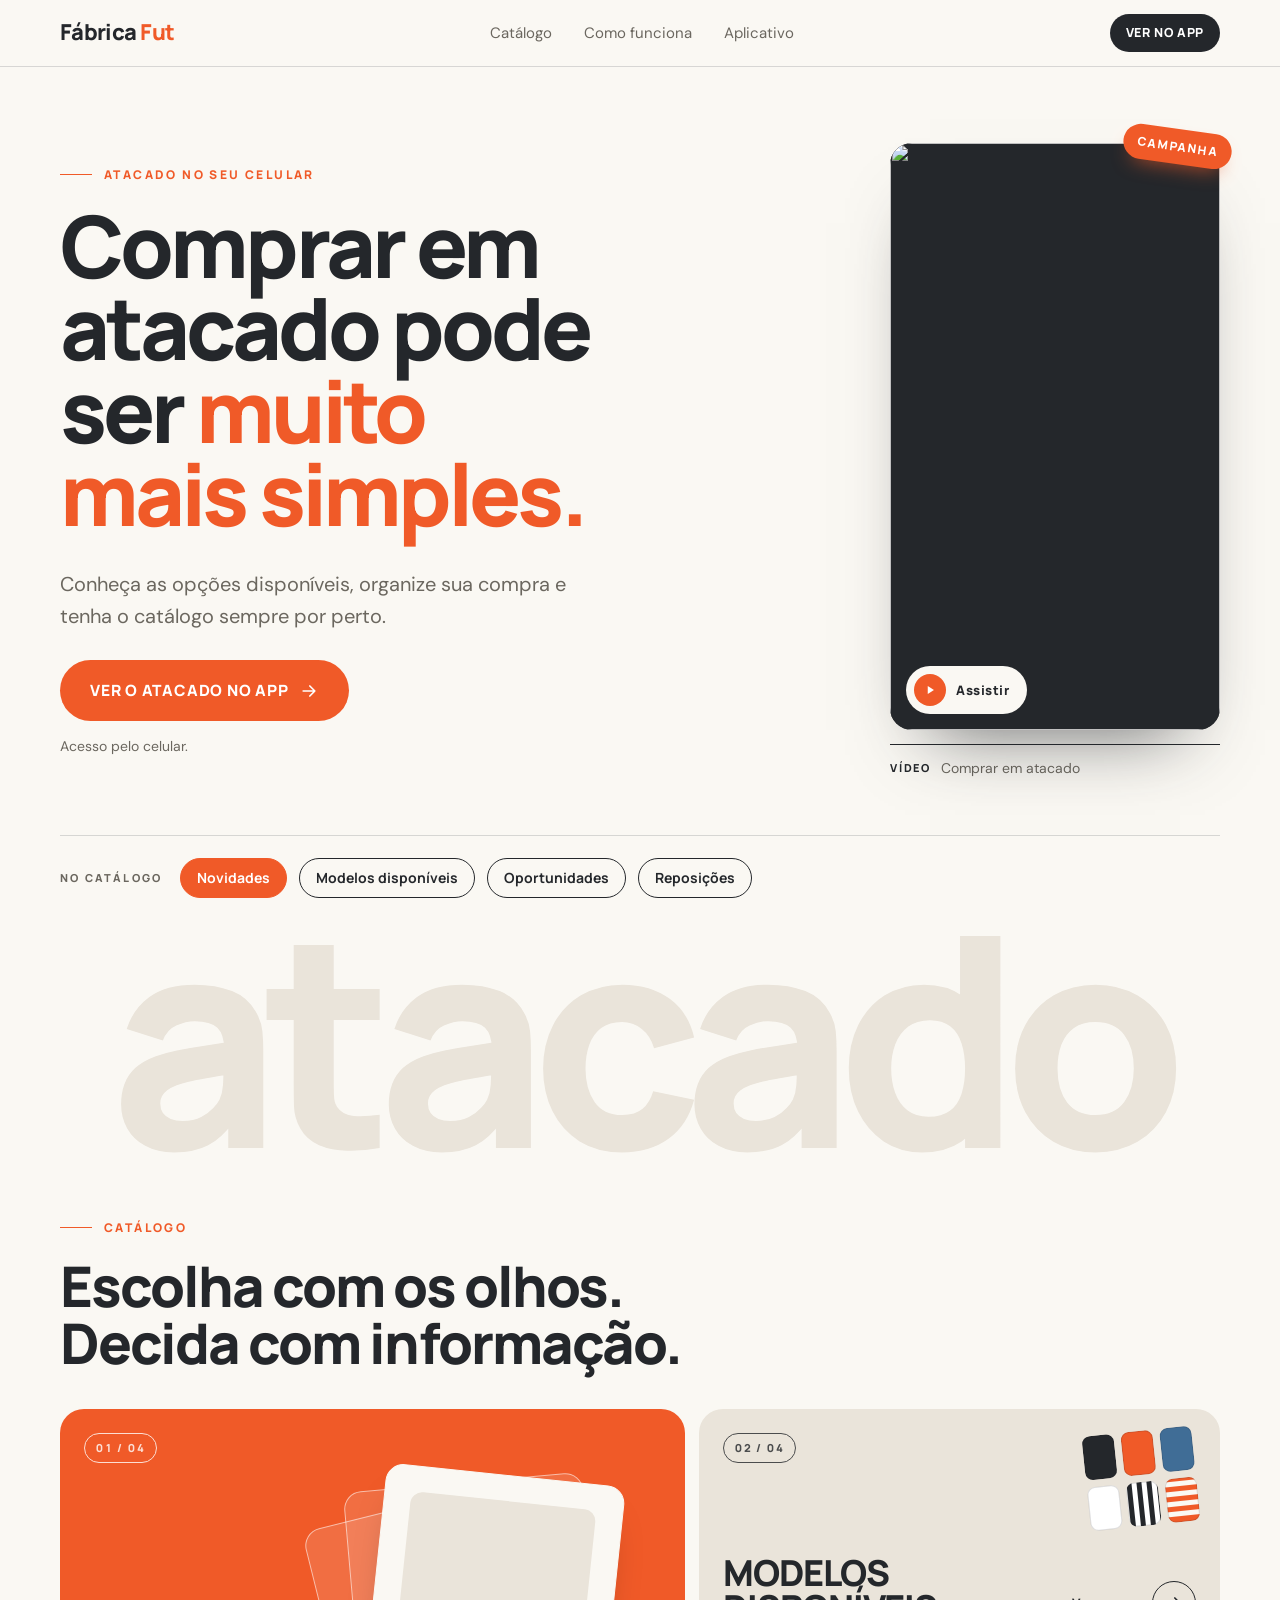
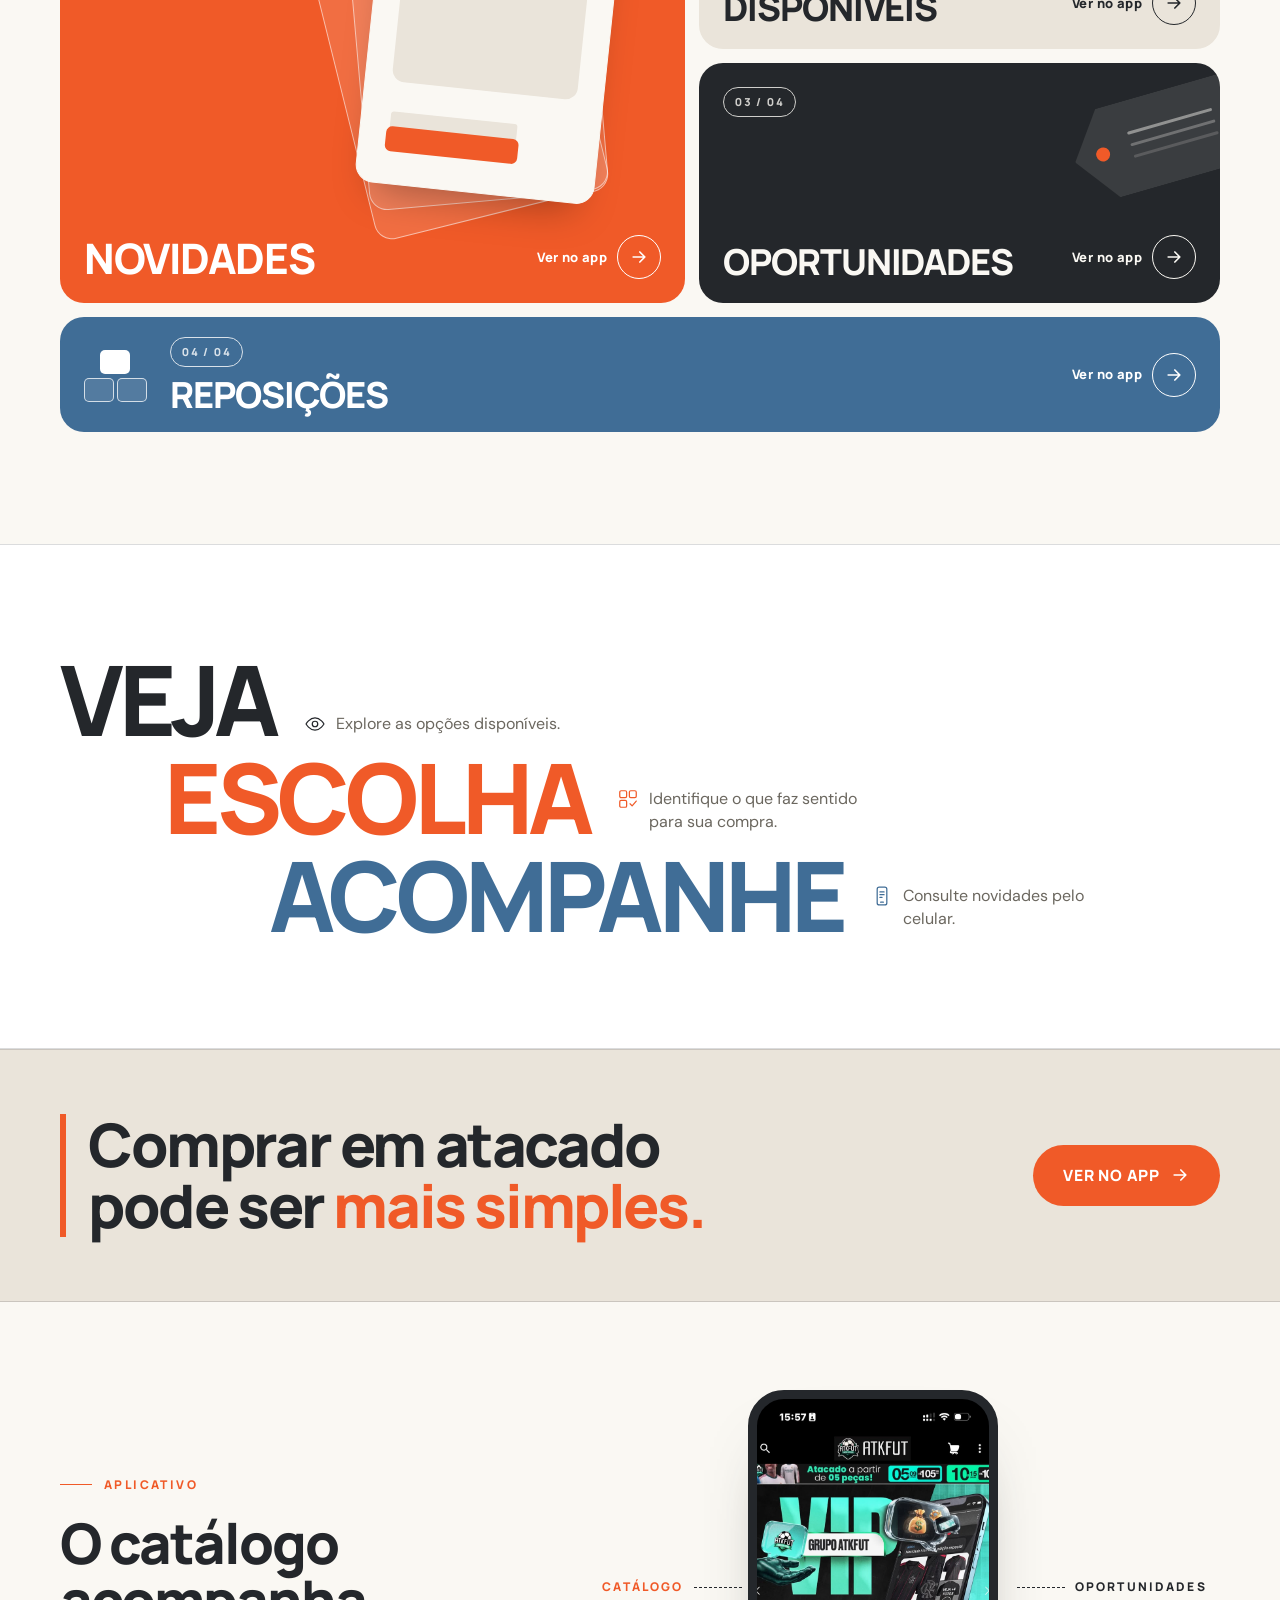
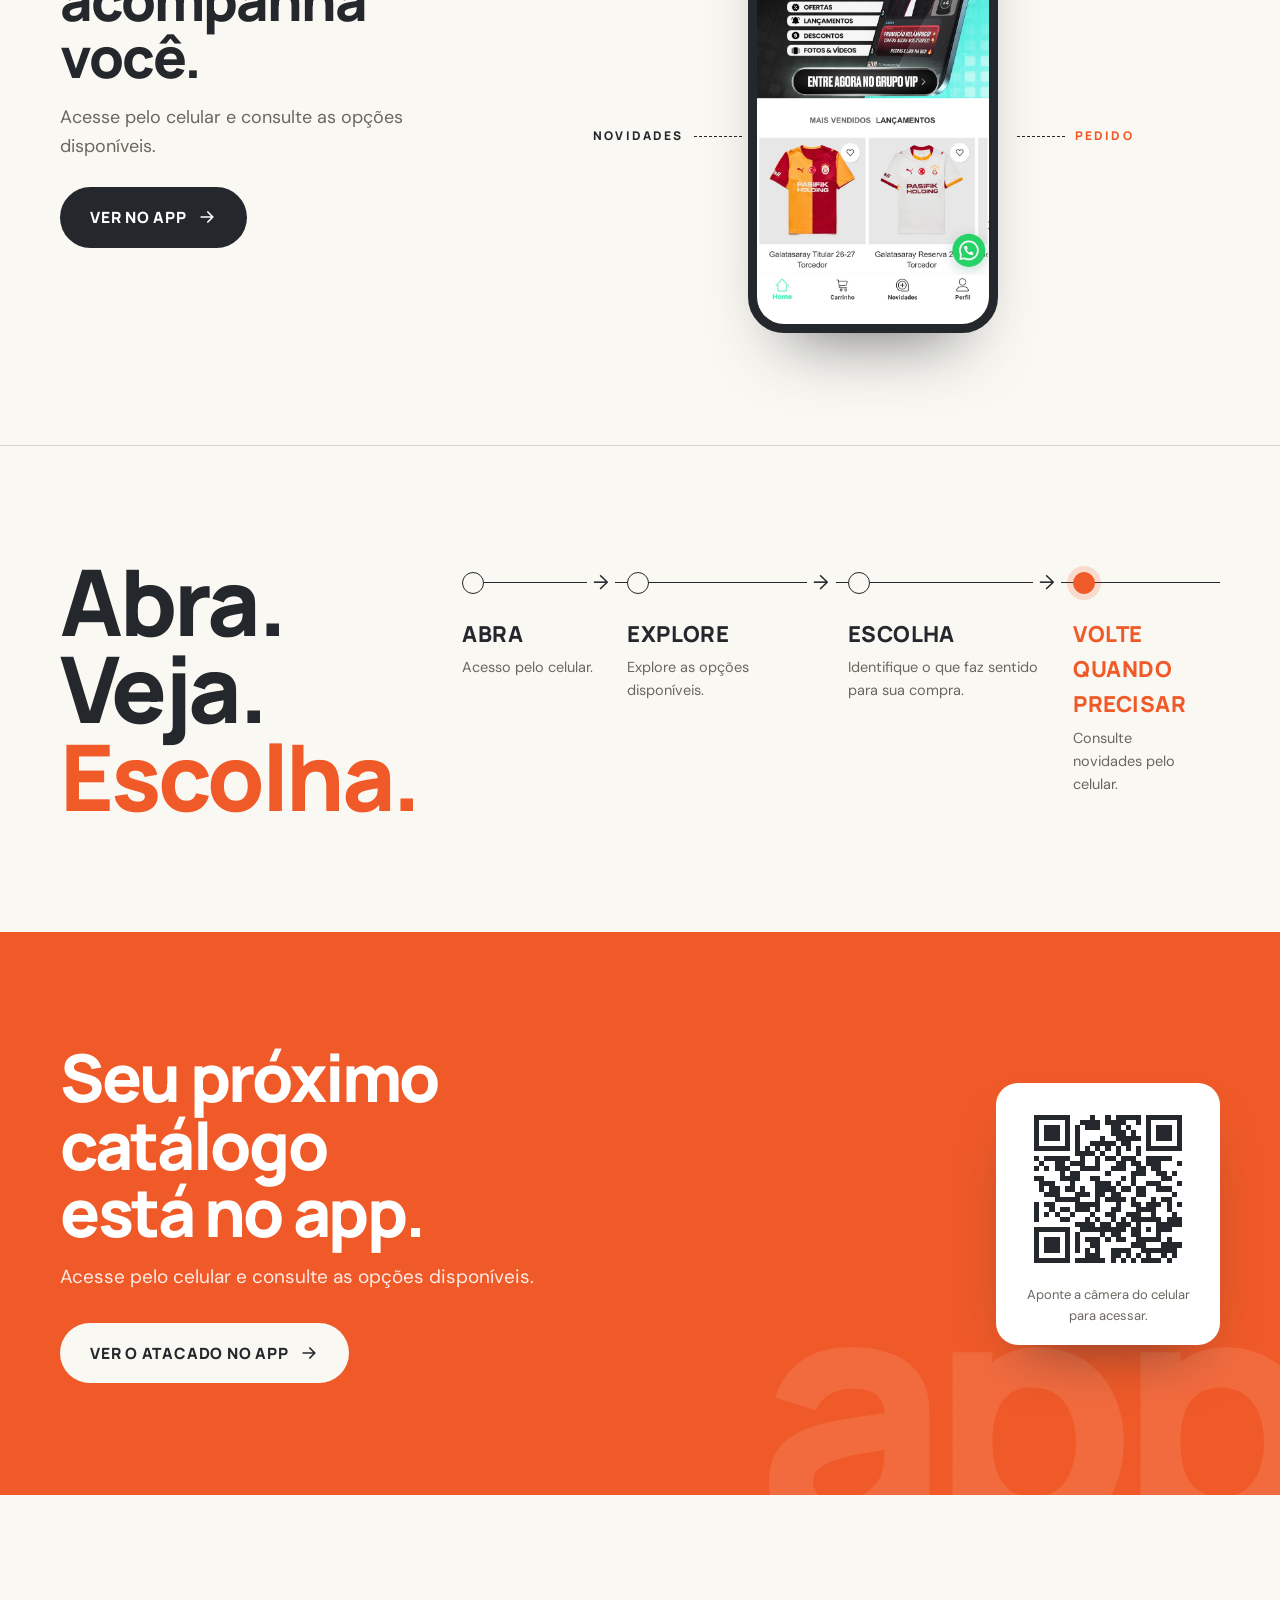
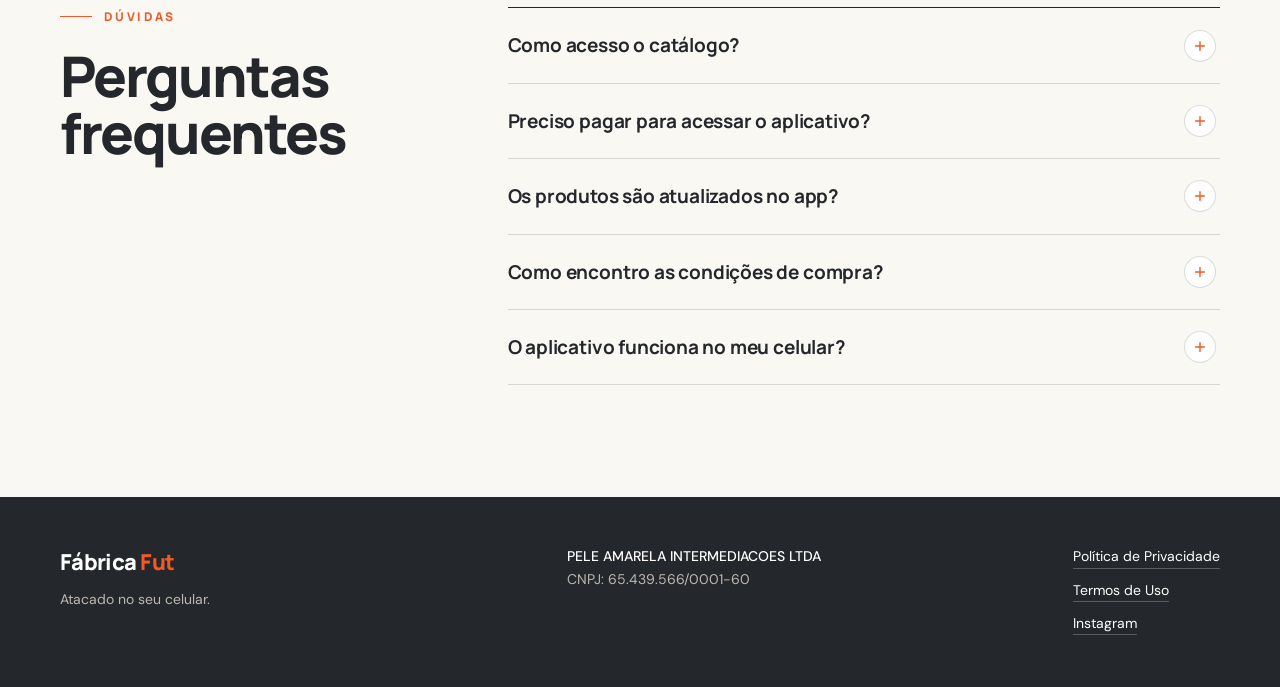
==== commit 0d63bd49: "Drop consult heading and button, keep the verbs Co-Authored-By: Claude Opus 5.5 <noreply@anthropic.c" ====
--- a/index.html
+++ b/index.html
@@ -13,7 +13,7 @@
 <link rel="preconnect" href="https://fonts.googleapis.com">
 <link rel="preconnect" href="https://fonts.gstatic.com" crossorigin>
 <link rel="stylesheet" href="https://fonts.googleapis.com/css2?family=Manrope:wght@500;700;800&family=DM+Sans:opsz,wght@9..40,400;9..40,500;9..40,700&display=swap">
-<link rel="stylesheet" href="style.css?v=7">
+<link rel="stylesheet" href="style.css?v=8">
 </head>
 <body>
 
@@ -121,12 +121,7 @@
   <!-- SEÇÃO 03 -->
   <section class="consult">
     <div class="wrap consult-grid">
-      <div class="consult-head">
-        <h2 class="consult-title">Tudo o que você precisa consultar antes da compra.</h2>
-        <div class="consult-cta">
-          <a class="btn btn-orange btn-lg" href="https://foxappy.com/link?store=atkfut" data-track="fabrica_app_click" data-location="consulta">VER O ATACADO NO APP <svg class="ic"><use href="#i-arrow"/></svg></a>
-        </div>
-      </div>
+      <h2 class="sr-only">Tudo o que você precisa consultar antes da compra.</h2>
       <div class="consult-cols">
         <div class="col">
           <h3>VEJA</h3>
--- a/style.css
+++ b/style.css
@@ -166,9 +166,7 @@
 /* 03 — os três verbos em tipografia grande, em escada (sem caixas nem linhas) */
 .consult{ background:var(--white); border-block:1px solid var(--line); }
 .consult-grid{ display:grid; gap:40px; }
-.consult-head{ display:flex; flex-direction:column; gap:28px; }
-@media (min-width:900px){ .consult-grid{ gap:56px; } .consult-head{ flex-direction:row; align-items:flex-end; justify-content:space-between; } .consult-title{ max-width:18ch; } }
-.consult-title{ max-width:14ch; }
+.sr-only{ position:absolute; width:1px; height:1px; margin:-1px; padding:0; overflow:hidden; clip:rect(0 0 0 0); white-space:nowrap; border:0; }
 .consult-cols{ display:grid; gap:14px; }
 .col{ display:flex; flex-wrap:wrap; align-items:flex-end; column-gap:28px; row-gap:10px; }
 .col:nth-child(2){ padding-left:9%; }
@@ -279,8 +277,6 @@
 @media (min-width:960px){ .index{ margin-top:56px; } }
 
 /* botão no fim de "consultar" */
-.consult-cta{ display:flex; }
-@media (max-width:699px){ .consult-cta .btn{ width:100%; } }
 
 /* faixa editorial */
 .quote{ background:var(--sand); padding-block:48px; border-block:1px solid var(--line); }
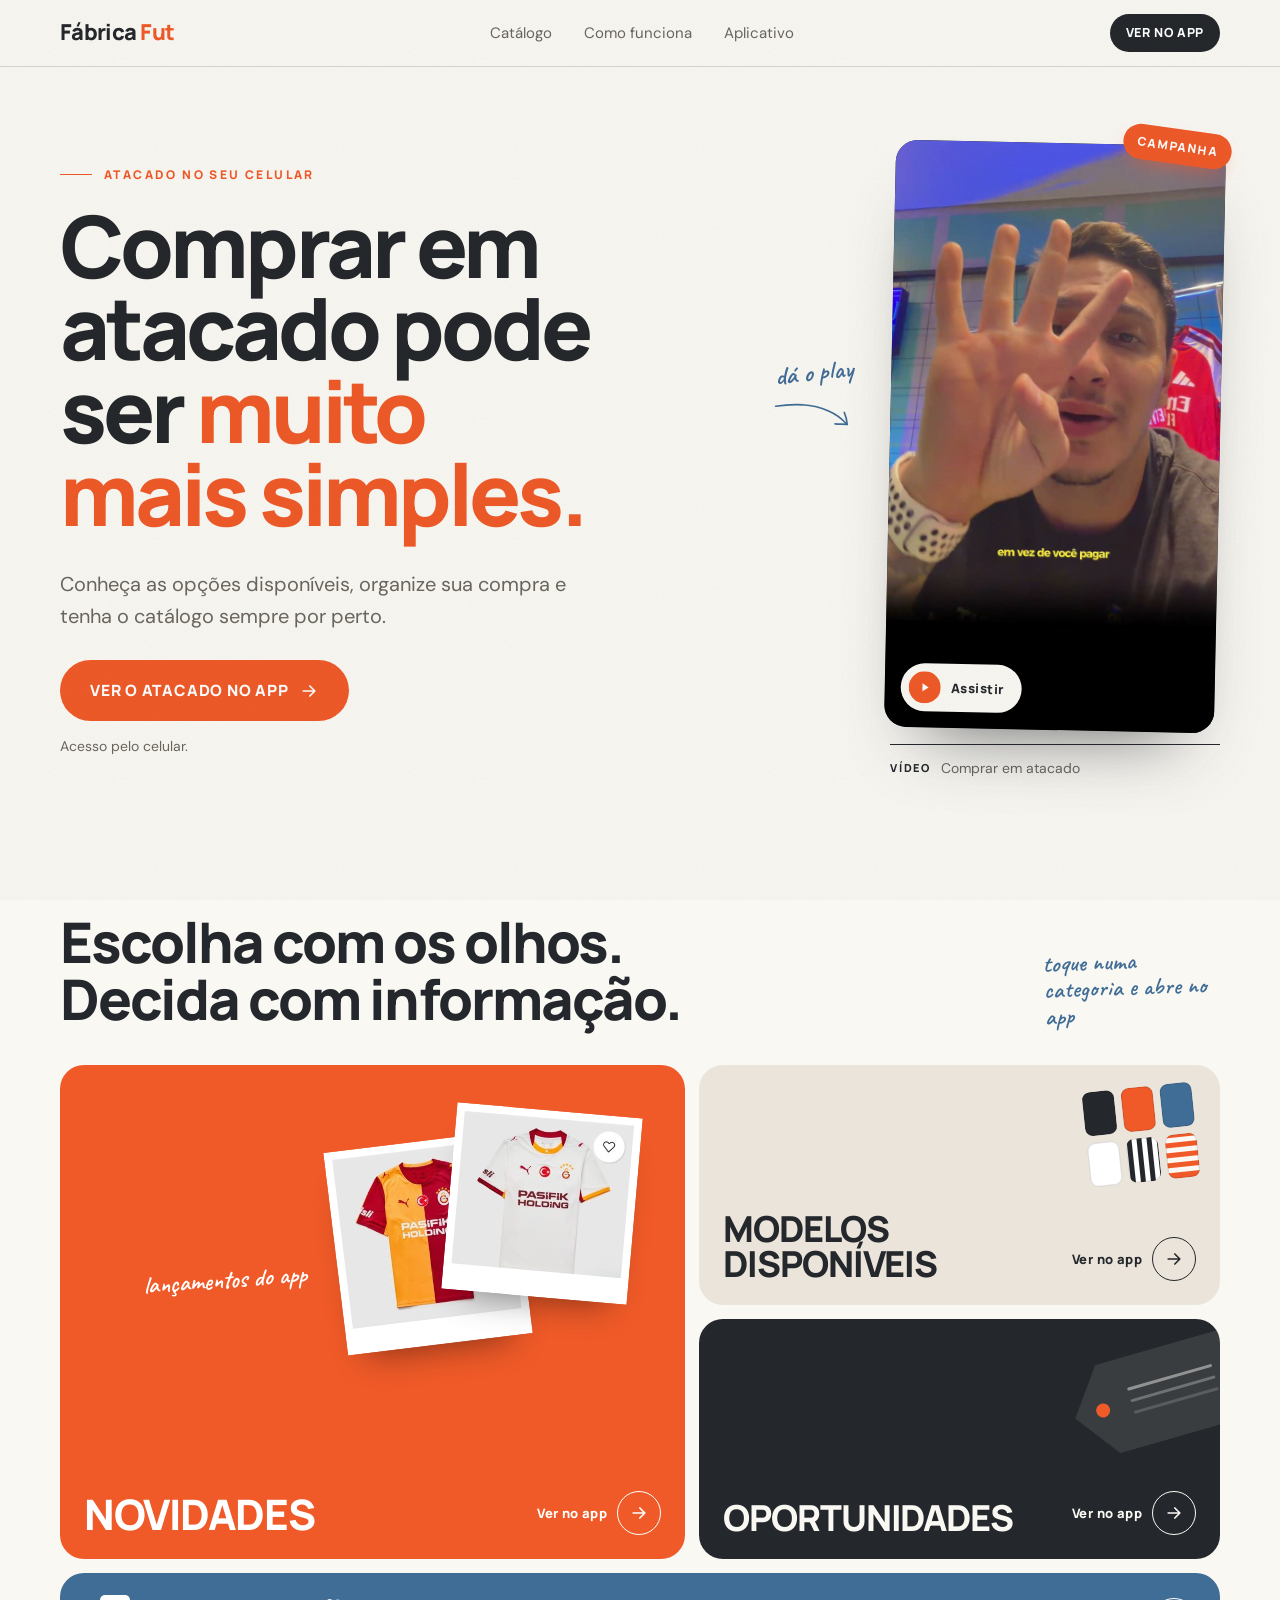
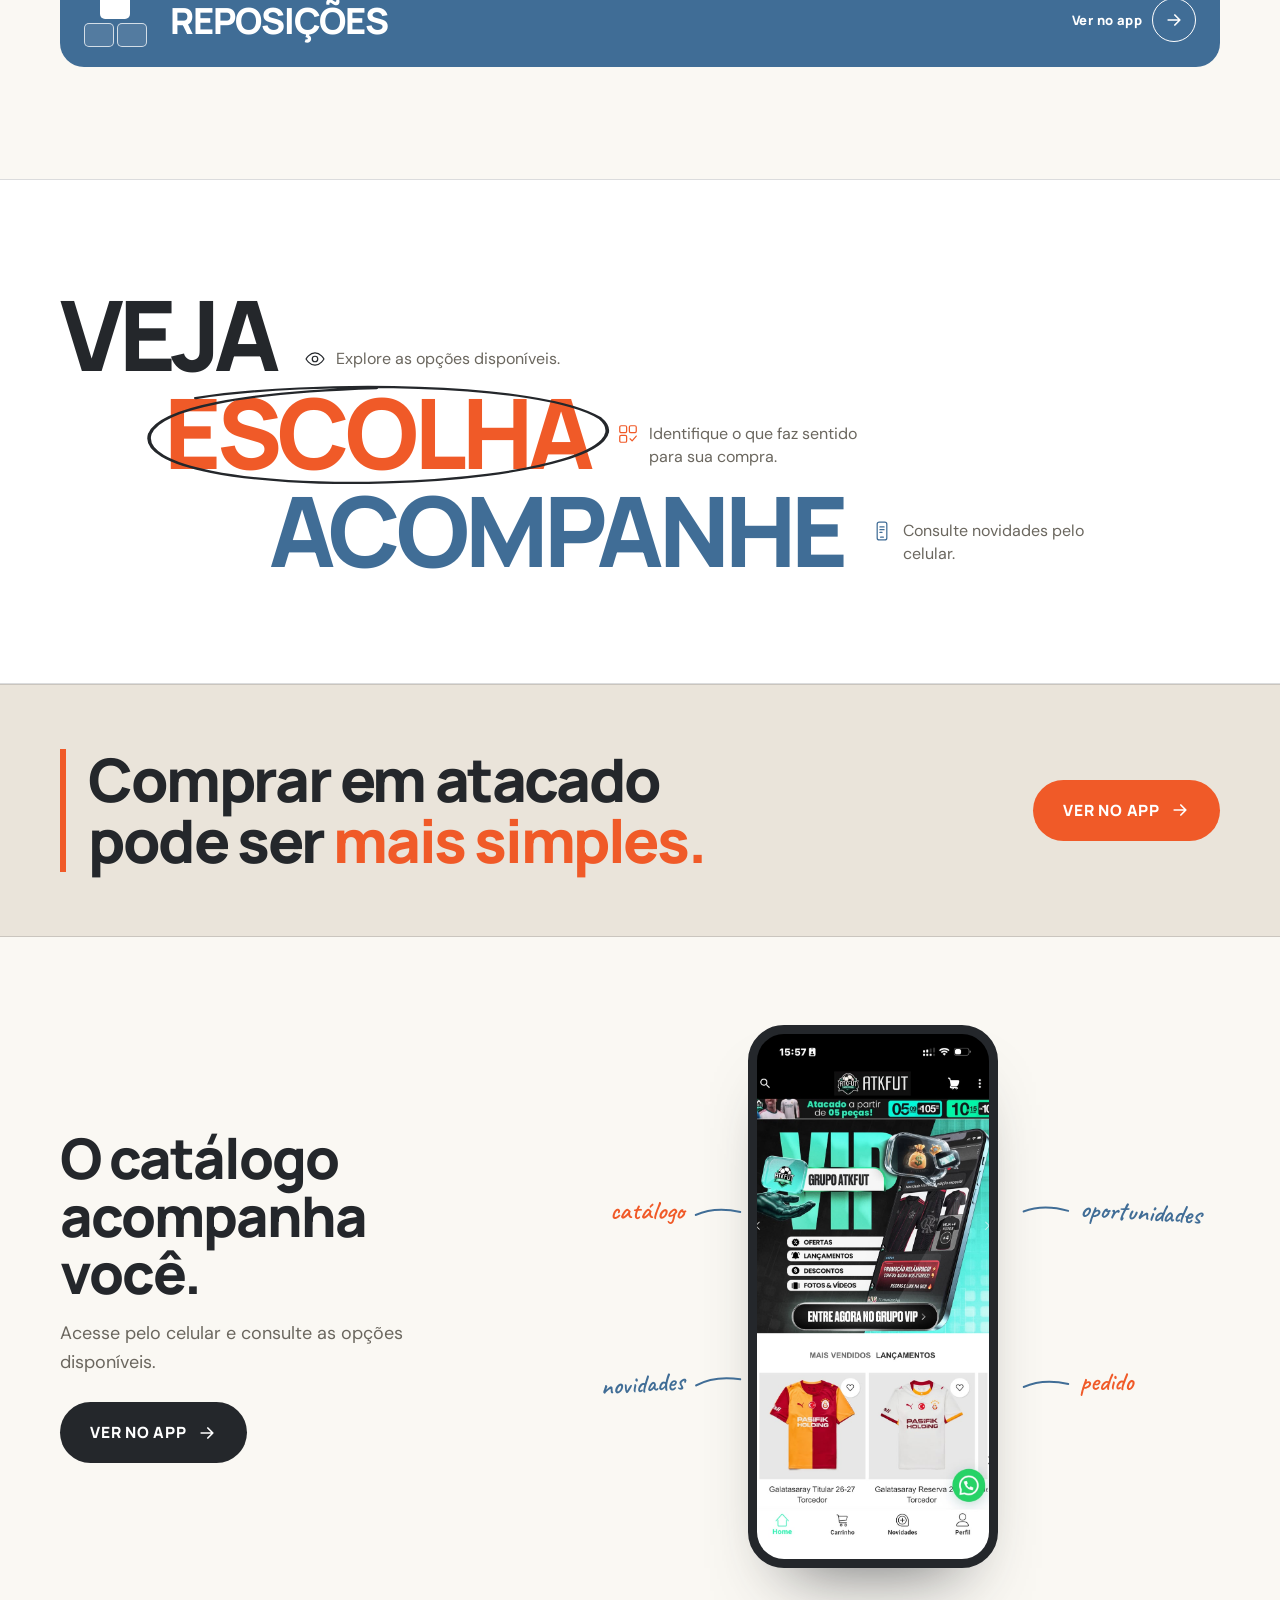
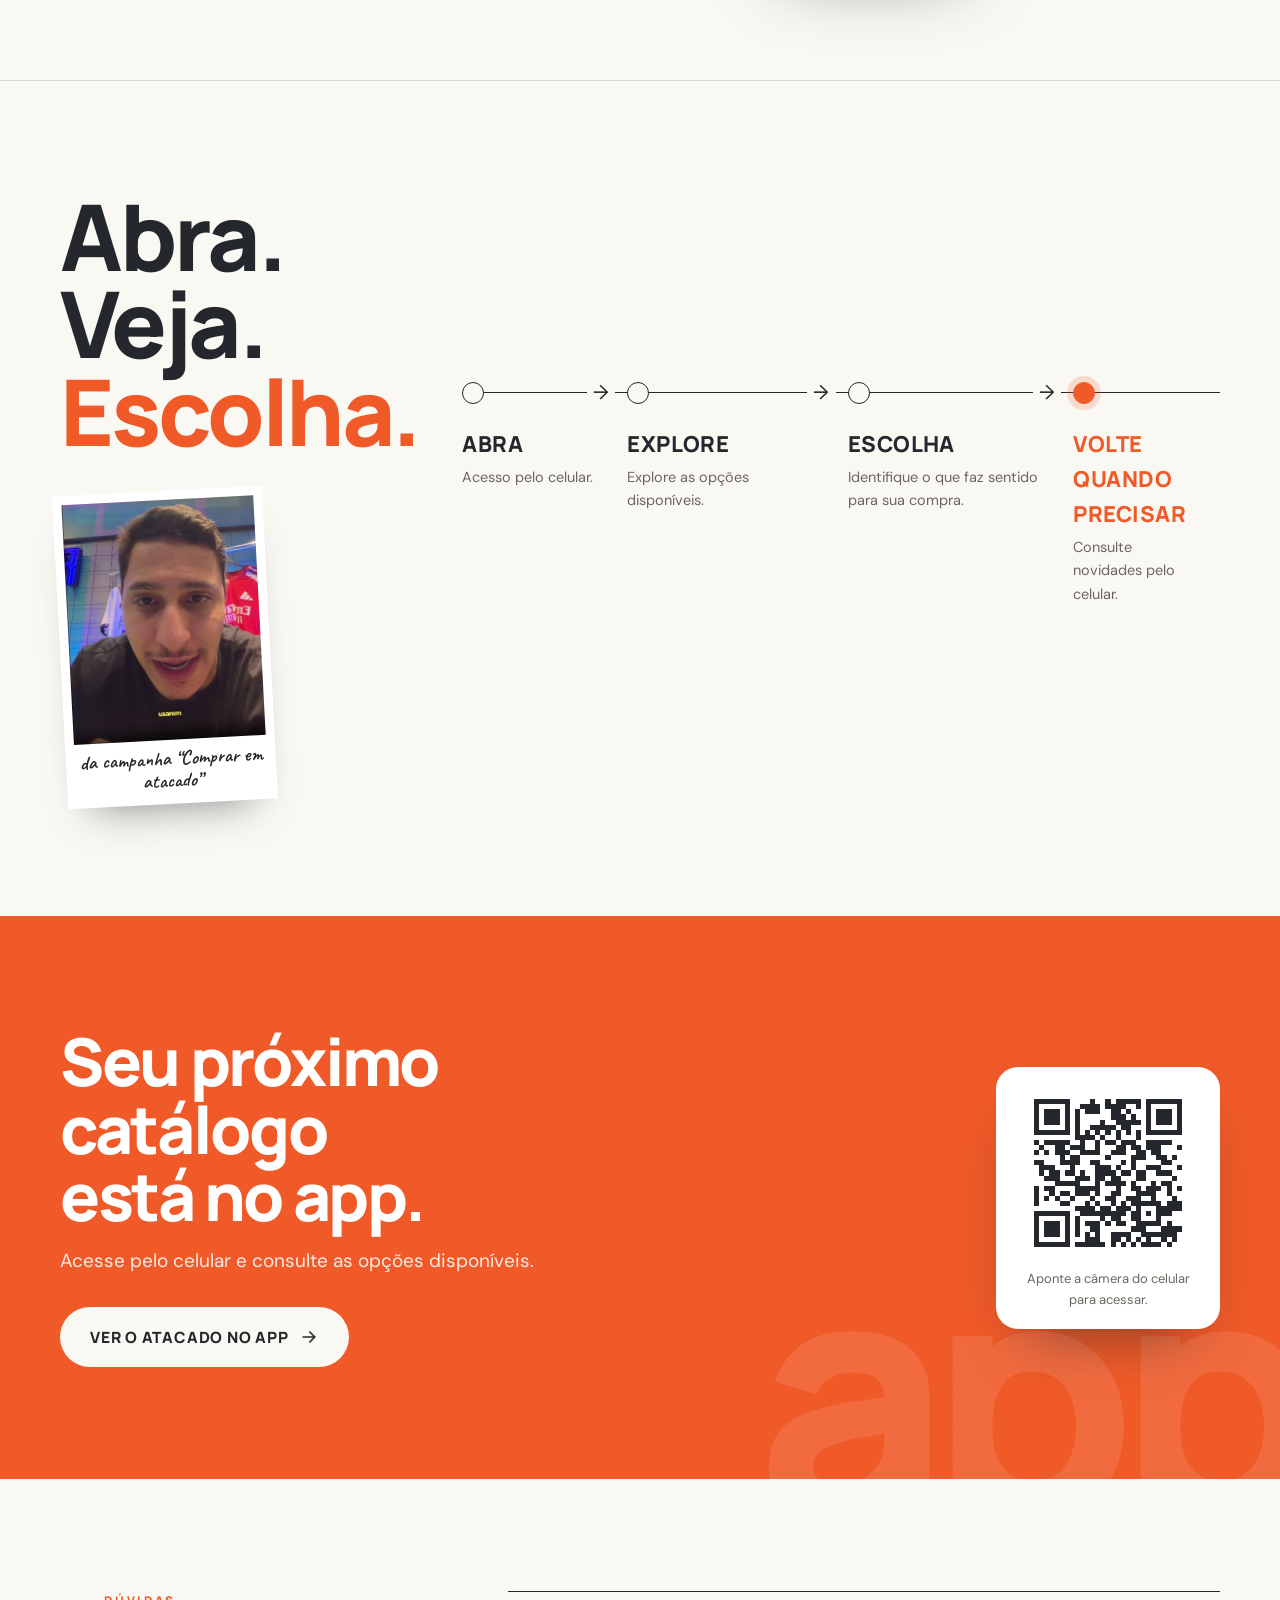
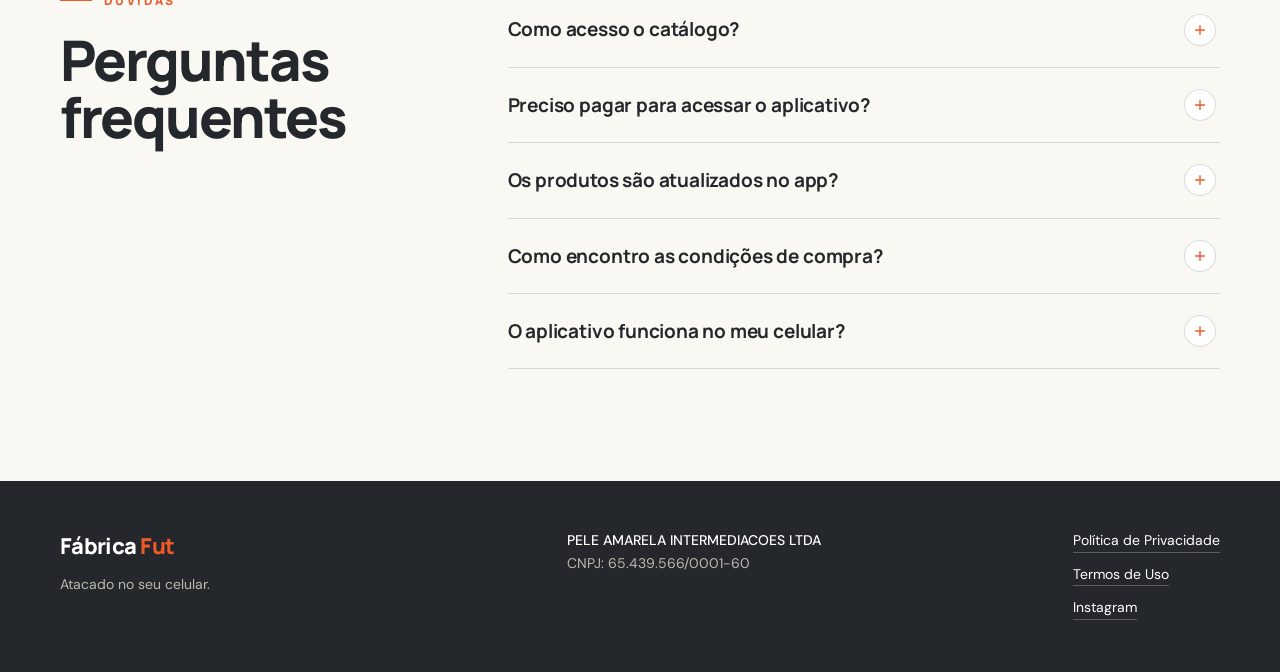
==== commit 7cccd7b1: "Humanize the page: real video stills, app product photos, pencil notes Co-Authored-By: Claude Opus 5" ====
--- a/index.html
+++ b/index.html
@@ -9,11 +9,12 @@
 <meta property="og:title" content="Fábrica Fut — Comprar em atacado pode ser mais simples">
 <meta property="og:description" content="O catálogo de atacado no seu celular.">
 <meta property="og:type" content="website">
+<meta property="og:image" content="assets/video-capa.jpg">
 <link rel="icon" href="data:image/svg+xml,%3Csvg xmlns='http://www.w3.org/2000/svg' viewBox='0 0 64 64'%3E%3Crect width='64' height='64' rx='14' fill='%23F05A28'/%3E%3Cpath d='M20 46V18h24M20 32h18' fill='none' stroke='%23FAF8F3' stroke-width='7' stroke-linecap='round' stroke-linejoin='round'/%3E%3C/svg%3E">
 <link rel="preconnect" href="https://fonts.googleapis.com">
 <link rel="preconnect" href="https://fonts.gstatic.com" crossorigin>
-<link rel="stylesheet" href="https://fonts.googleapis.com/css2?family=Manrope:wght@500;700;800&family=DM+Sans:opsz,wght@9..40,400;9..40,500;9..40,700&display=swap">
-<link rel="stylesheet" href="style.css?v=8">
+<link rel="stylesheet" href="https://fonts.googleapis.com/css2?family=Caveat:wght@500;600&family=Manrope:wght@500;700;800&family=DM+Sans:opsz,wght@9..40,400;9..40,500;9..40,700&display=swap">
+<link rel="stylesheet" href="style.css?v=9">
 </head>
 <body>
 
@@ -28,6 +29,9 @@
     <symbol id="i-tag" viewBox="0 0 120 100"><path d="M64 10h40v40L58 96 18 56Z"/><circle cx="88" cy="26" r="6"/></symbol>
     <symbol id="i-loop" viewBox="0 0 120 100"><path d="M92 38A36 36 0 1 0 96 62"/><path d="M96 20v20H76"/></symbol>
     <symbol id="i-arrow" viewBox="0 0 24 24"><path d="M5 12h14M13 6l6 6-6 6"/></symbol>
+    <symbol id="h-arrow" viewBox="0 0 120 70"><path d="M6 10c22 2 52 8 74 26 9 7 15 14 20 24"/><path d="M84 56c6 2 11 3 17 5 1-6 1-12 0-18"/></symbol>
+    <symbol id="h-ring" viewBox="0 0 300 110" preserveAspectRatio="none"><path d="M40 20C110 2 250 4 286 40c22 30-40 60-130 64C70 108 6 88 12 56 18 30 70 14 150 10"/></symbol>
+    <symbol id="h-tick" viewBox="0 0 60 20" preserveAspectRatio="none"><path d="M2 14c18-6 36-9 56-8"/></symbol>
   </defs>
 </svg>
 
@@ -60,11 +64,12 @@
         <span class="sticker" aria-hidden="true">Campanha</span>
         <div class="video" data-video-id="NsGeB67Gk3M" data-track-play="fabrica_video_play">
           <button type="button" class="video-poster" aria-label="Assistir ao vídeo: Comprar em atacado">
-            <img src="https://i.ytimg.com/vi/NsGeB67Gk3M/hqdefault.jpg" alt="" width="480" height="360" decoding="async">
+            <img src="assets/video-capa.jpg" alt="" width="720" height="1280" decoding="async" fetchpriority="high">
             <span class="play" aria-hidden="true">Assistir</span>
           </button>
         </div>
         <figcaption><span>Vídeo</span>Comprar em atacado</figcaption>
+        <p class="pencil hero-note" aria-hidden="true">dá o play<svg><use href="#h-arrow"/></svg></p>
       </figure>
 
       <div class="hero-body">
@@ -73,45 +78,36 @@
         <p class="micro">Acesso pelo celular.</p>
       </div>
     </div>
-    <div class="wrap">
-      <nav class="index" aria-label="Categorias do catálogo">
-        <span class="index-label">No catálogo</span>
-        <a href="#catalogo">Novidades</a>
-        <a href="#catalogo">Modelos disponíveis</a>
-        <a href="#catalogo">Oportunidades</a>
-        <a href="#catalogo">Reposições</a>
-      </nav>
-    </div>
-    <p class="hero-word" aria-hidden="true">atacado</p>
   </section>
 
   <!-- SEÇÃO 02 – CATÁLOGO -->
   <section class="catalog" id="catalogo">
     <div class="wrap">
-      <div class="sec-head">
-        <p class="kicker">Catálogo</p>
+      <div class="sec-head cat-head">
         <h2>Escolha com os olhos.<br>Decida com informação.</h2>
+        <p class="pencil cat-hint" aria-hidden="true">toque numa categoria e abre no app</p>
       </div>
       <!-- Categorias conceituais. Quando o cliente enviar fotos reais de produto, elas podem entrar como fundo de cada bloco. -->
       <div class="cat-grid">
         <a class="cat cat-a" href="https://foxappy.com/link?store=atkfut" data-track="fabrica_app_click" data-location="catalogo_novidades">
-          <span class="cat-label">01 / 04</span>
-          <span class="art-stack" aria-hidden="true"><i></i><i></i><i></i></span>
+          <span class="prints" aria-hidden="true">
+            <img class="print print-1" src="assets/produto-1.jpg" alt="" width="320" height="320" loading="lazy" decoding="async">
+            <img class="print print-2" src="assets/produto-2.jpg" alt="" width="320" height="288" loading="lazy" decoding="async">
+            <span class="pencil print-note">lançamentos do app</span>
+          </span>
           <span class="cat-foot"><span class="cat-name">NOVIDADES</span><span class="cat-go"><span class="cat-go-t">Ver no app</span><span class="cat-go-ic"><svg class="ic"><use href="#i-arrow"/></svg></span></span></span>
         </a>
         <a class="cat cat-b" href="https://foxappy.com/link?store=atkfut" data-track="fabrica_app_click" data-location="catalogo_modelos">
-          <span class="cat-label">02 / 04</span>
           <span class="art-swatch" aria-hidden="true"><i></i><i></i><i></i><i></i><i></i><i></i></span>
           <span class="cat-foot"><span class="cat-name">MODELOS<br>DISPONÍVEIS</span><span class="cat-go"><span class="cat-go-t">Ver no app</span><span class="cat-go-ic"><svg class="ic"><use href="#i-arrow"/></svg></span></span></span>
         </a>
         <a class="cat cat-c" href="https://foxappy.com/link?store=atkfut" data-track="fabrica_app_click" data-location="catalogo_oportunidades">
-          <span class="cat-label">03 / 04</span>
           <span class="art-tag" aria-hidden="true"></span>
           <span class="cat-foot"><span class="cat-name">OPORTUNIDADES</span><span class="cat-go"><span class="cat-go-t">Ver no app</span><span class="cat-go-ic"><svg class="ic"><use href="#i-arrow"/></svg></span></span></span>
         </a>
         <a class="cat cat-d" href="https://foxappy.com/link?store=atkfut" data-track="fabrica_app_click" data-location="catalogo_reposicoes">
           <span class="art-boxes" aria-hidden="true"><i></i><i></i><i></i></span>
-          <span class="cat-d-text"><span class="cat-label">04 / 04</span><span class="cat-name">REPOSIÇÕES</span></span>
+          <span class="cat-d-text"><span class="cat-name">REPOSIÇÕES</span></span>
           <span class="cat-go"><span class="cat-go-t">Ver no app</span><span class="cat-go-ic"><svg class="ic"><use href="#i-arrow"/></svg></span></span>
         </a>
       </div>
@@ -128,7 +124,7 @@
           <p><svg class="col-ic" aria-hidden="true"><use href="#i-eye"/></svg><span>Explore as opções disponíveis.</span></p>
         </div>
         <div class="col">
-          <h3>ESCOLHA</h3>
+          <h3><span class="ringed">ESCOLHA<svg aria-hidden="true"><use href="#h-ring"/></svg></span></h3>
           <p><svg class="col-ic" aria-hidden="true"><use href="#i-pick"/></svg><span>Identifique o que faz sentido para sua compra.</span></p>
         </div>
         <div class="col">
@@ -151,7 +147,6 @@
   <section class="app" id="aplicativo">
     <div class="wrap app-grid">
       <div class="app-copy">
-        <p class="kicker">Aplicativo</p>
         <h2>O catálogo acompanha você.</h2>
         <p class="app-text">Acesse pelo celular e consulte as opções disponíveis.</p>
         <a class="btn btn-dark btn-lg app-btn" href="https://foxappy.com/link?store=atkfut" data-track="fabrica_app_click" data-location="aplicativo">VER NO APP <svg class="ic"><use href="#i-arrow"/></svg></a>
@@ -175,7 +170,13 @@
   <!-- SEÇÃO 05 -->
   <section class="journey" id="como-funciona">
     <div class="wrap journey-grid">
-      <h2 class="journey-title">Abra.<br>Veja.<br><em>Escolha.</em></h2>
+      <div class="journey-side">
+        <h2 class="journey-title">Abra.<br>Veja.<br><em>Escolha.</em></h2>
+        <figure class="snap" aria-hidden="true">
+          <img src="assets/quadro.jpg" alt="" width="405" height="720" loading="lazy" decoding="async">
+          <figcaption class="pencil">da campanha “Comprar em atacado”</figcaption>
+        </figure>
+      </div>
       <ol class="path">
         <li><b>ABRA</b><span>Acesso pelo celular.</span></li>
         <li><b>EXPLORE</b><span>Explore as opções disponíveis.</span></li>
--- a/style.css
+++ b/style.css
@@ -300,3 +300,50 @@
 .path li span{ display:block; font-family:var(--body); font-weight:400; font-size:15px; letter-spacing:0; color:var(--muted); margin-top:4px; max-width:24ch; }
 .path li::before{ top:30px; }
 @media (min-width:960px){ .path li::before{ top:0; } .path li span{ font-size:14.5px; } }
+
+/* ---------- toque humano (v9): papel, lápis, fotos reais ---------- */
+:root{ --hand:'Caveat', 'Segoe Print', cursive; --grain: url("data:image/svg+xml,%3Csvg xmlns='http://www.w3.org/2000/svg' width='180' height='180'%3E%3Cfilter id='n'%3E%3CfeTurbulence type='fractalNoise' baseFrequency='.85' numOctaves='2' stitchTiles='stitch'/%3E%3CfeColorMatrix values='0 0 0 0 0 0 0 0 0 0 0 0 0 0 0 0 0 0 .55 0'/%3E%3C/filter%3E%3Crect width='100%25' height='100%25' filter='url(%23n)'/%3E%3C/svg%3E"); }
+body::after{ content:""; position:fixed; inset:0; z-index:200; pointer-events:none; background-image:var(--grain); opacity:.06; mix-blend-mode:multiply; }
+.pencil{ font-family:var(--hand); font-weight:600; color:var(--blue); line-height:1.1; letter-spacing:0; text-transform:none; }
+
+/* hero */
+.hero{ padding-bottom:72px; }
+@media (min-width:960px){ .hero{ padding-bottom:110px; } }
+.hero-video .video{ transform:rotate(1.2deg); }
+.hero-note{ position:absolute; left:-118px; top:34%; display:flex; flex-direction:column; align-items:flex-end; font-size:26px; transform:rotate(-6deg); }
+.hero-note svg{ width:84px; height:48px; fill:none; stroke:currentColor; stroke-width:2.4; stroke-linecap:round; margin-top:2px; transform:rotate(-8deg); }
+@media (max-width:959px){ .hero-note{ display:none; } }
+
+/* catálogo */
+.cat-head{ display:flex; flex-wrap:wrap; align-items:flex-end; justify-content:space-between; gap:12px 32px; }
+.cat-hint{ font-size:24px; transform:rotate(-2deg); max-width:16ch; }
+.cat{ justify-content:flex-end; }
+.prints{ position:absolute; z-index:-1; right:8%; top:9%; width:min(58%, 300px); aspect-ratio:1 / 1.05; }
+.print{ position:absolute; width:62%; height:auto; aspect-ratio:auto; object-fit:cover; background:#fff; padding:8px 8px 26px; box-shadow:0 22px 34px -20px rgba(0,0,0,.45); transition:transform .45s cubic-bezier(.2,.8,.2,1); }
+.print-1{ left:0; top:10%; transform:rotate(-7deg); }
+.print-2{ right:0; top:0; transform:rotate(5deg); }
+.cat-a:hover .print-1{ transform:rotate(-10deg) translateX(-6px); }
+.cat-a:hover .print-2{ transform:rotate(8deg) translateY(-6px); }
+.print-note{ position:absolute; z-index:2; left:-64%; top:50%; color:var(--white); font-size:25px; transform:rotate(-4deg); }
+@media (max-width:759px){ .prints{ top:7%; right:6%; width:66%; } .cat-a{ min-height:380px; } .print-note{ display:none; } }
+.cat-foot{ position:relative; z-index:1; }
+
+/* verbos: círculo feito à mão */
+.ringed{ position:relative; display:inline-block; }
+.ringed svg{ position:absolute; left:-8%; top:-14%; width:116%; height:132%; fill:none; stroke:var(--coal); stroke-width:2.2; stroke-linecap:round; overflow:visible; pointer-events:none; }
+
+/* app: anotações a lápis */
+.notes li{ font-family:var(--hand); font-weight:600; font-size:26px; letter-spacing:0; text-transform:lowercase; color:var(--blue); border-color:var(--blue); }
+@media (min-width:640px){
+  .notes li::after, .notes li::before{ border-top:0 !important; height:14px; background:url("data:image/svg+xml,%3Csvg xmlns='http://www.w3.org/2000/svg' viewBox='0 0 60 14' preserveAspectRatio='none'%3E%3Cpath d='M2 9c14-5 34-7 56-3' fill='none' stroke='%23406D96' stroke-width='2' stroke-linecap='round'/%3E%3C/svg%3E") center / 100% 100% no-repeat; top:40% !important; }
+  .notes-left li:nth-child(2){ transform:rotate(-4deg); }
+  .notes-right li:first-child{ transform:rotate(3deg); }
+  .notes-left li:first-child, .notes-right li:last-child{ color:var(--orange); }
+}
+
+/* jornada: foto da campanha */
+.journey-side{ display:flex; flex-direction:column; gap:36px; }
+.snap{ margin:0; width:210px; background:#fff; padding:9px 9px 0; transform:rotate(-3deg); box-shadow:0 26px 40px -26px rgba(36,39,43,.55); }
+.snap img{ width:100%; height:auto; aspect-ratio:4 / 5; object-fit:cover; object-position:center 30%; }
+.snap figcaption{ padding:8px 2px 12px; font-size:20px; color:var(--coal); text-align:center; }
+@media (max-width:959px){ .snap{ width:180px; align-self:flex-end; margin-top:-80px; } }
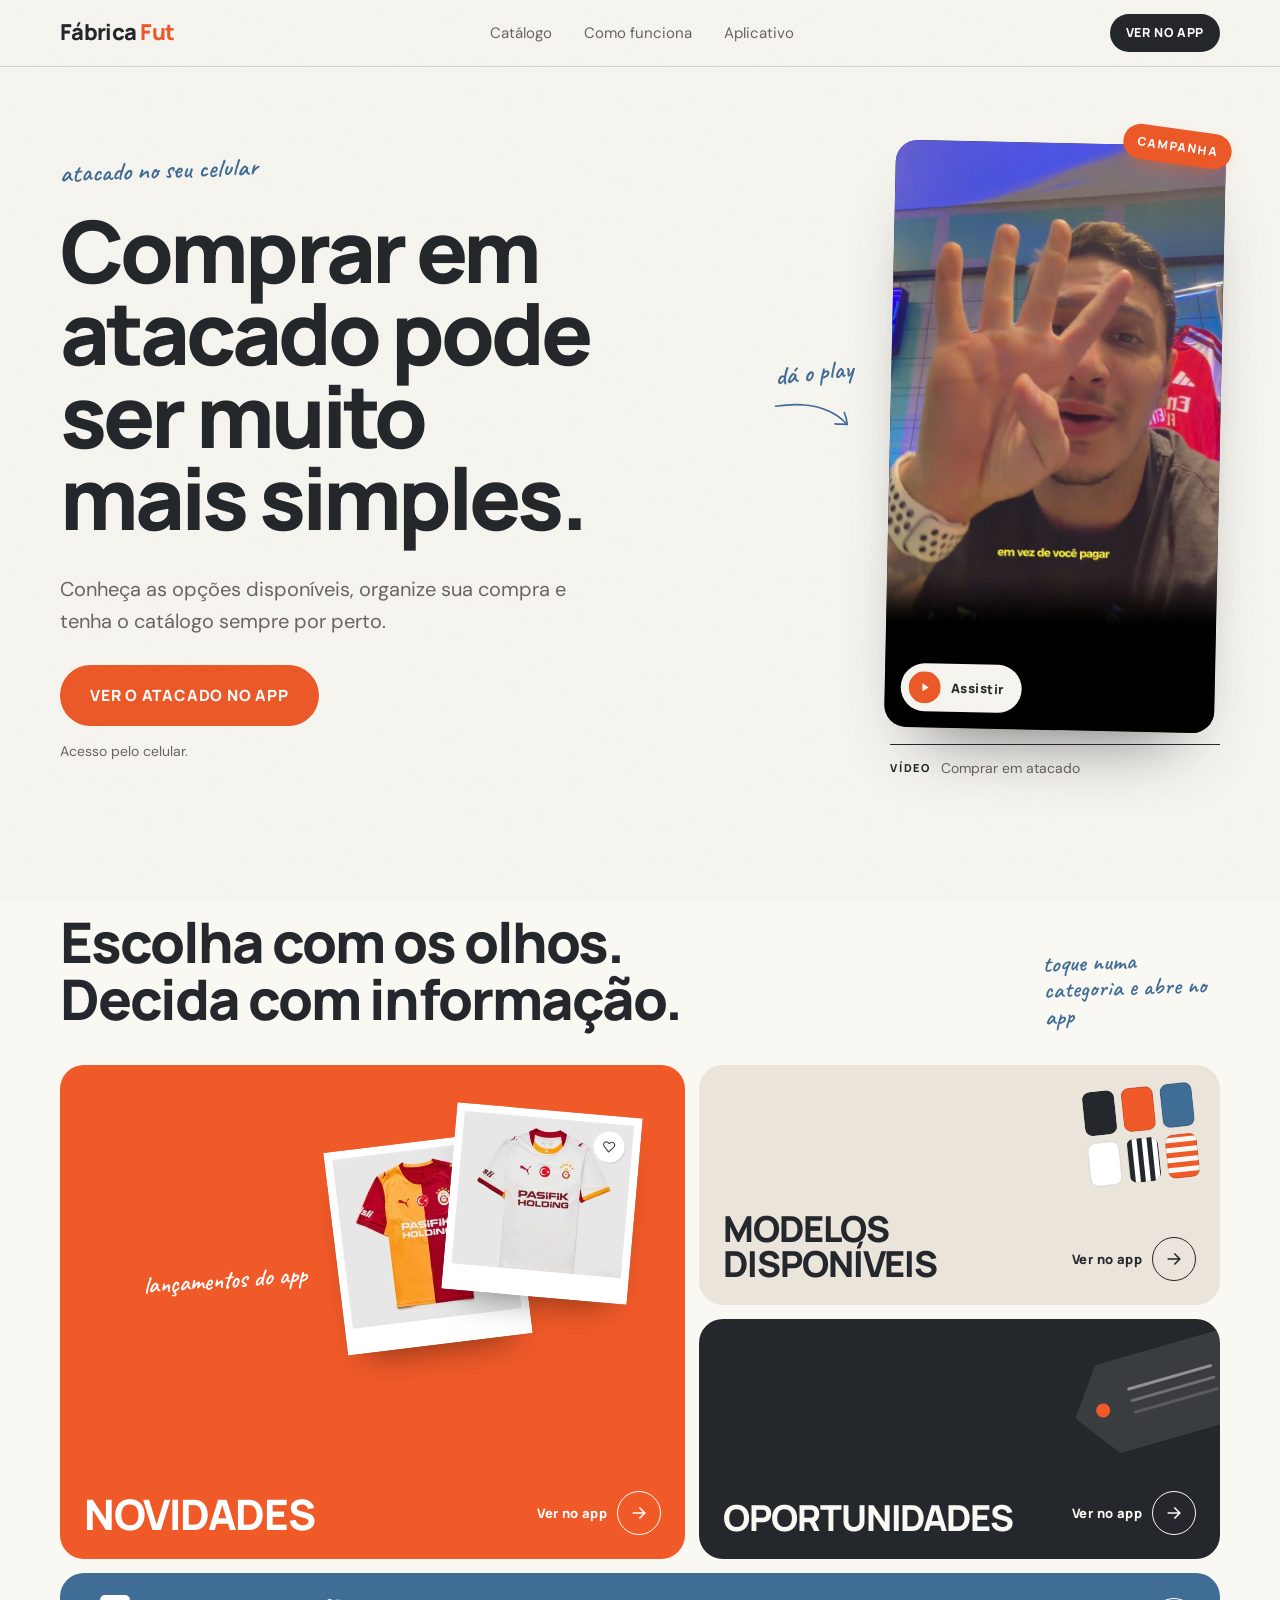
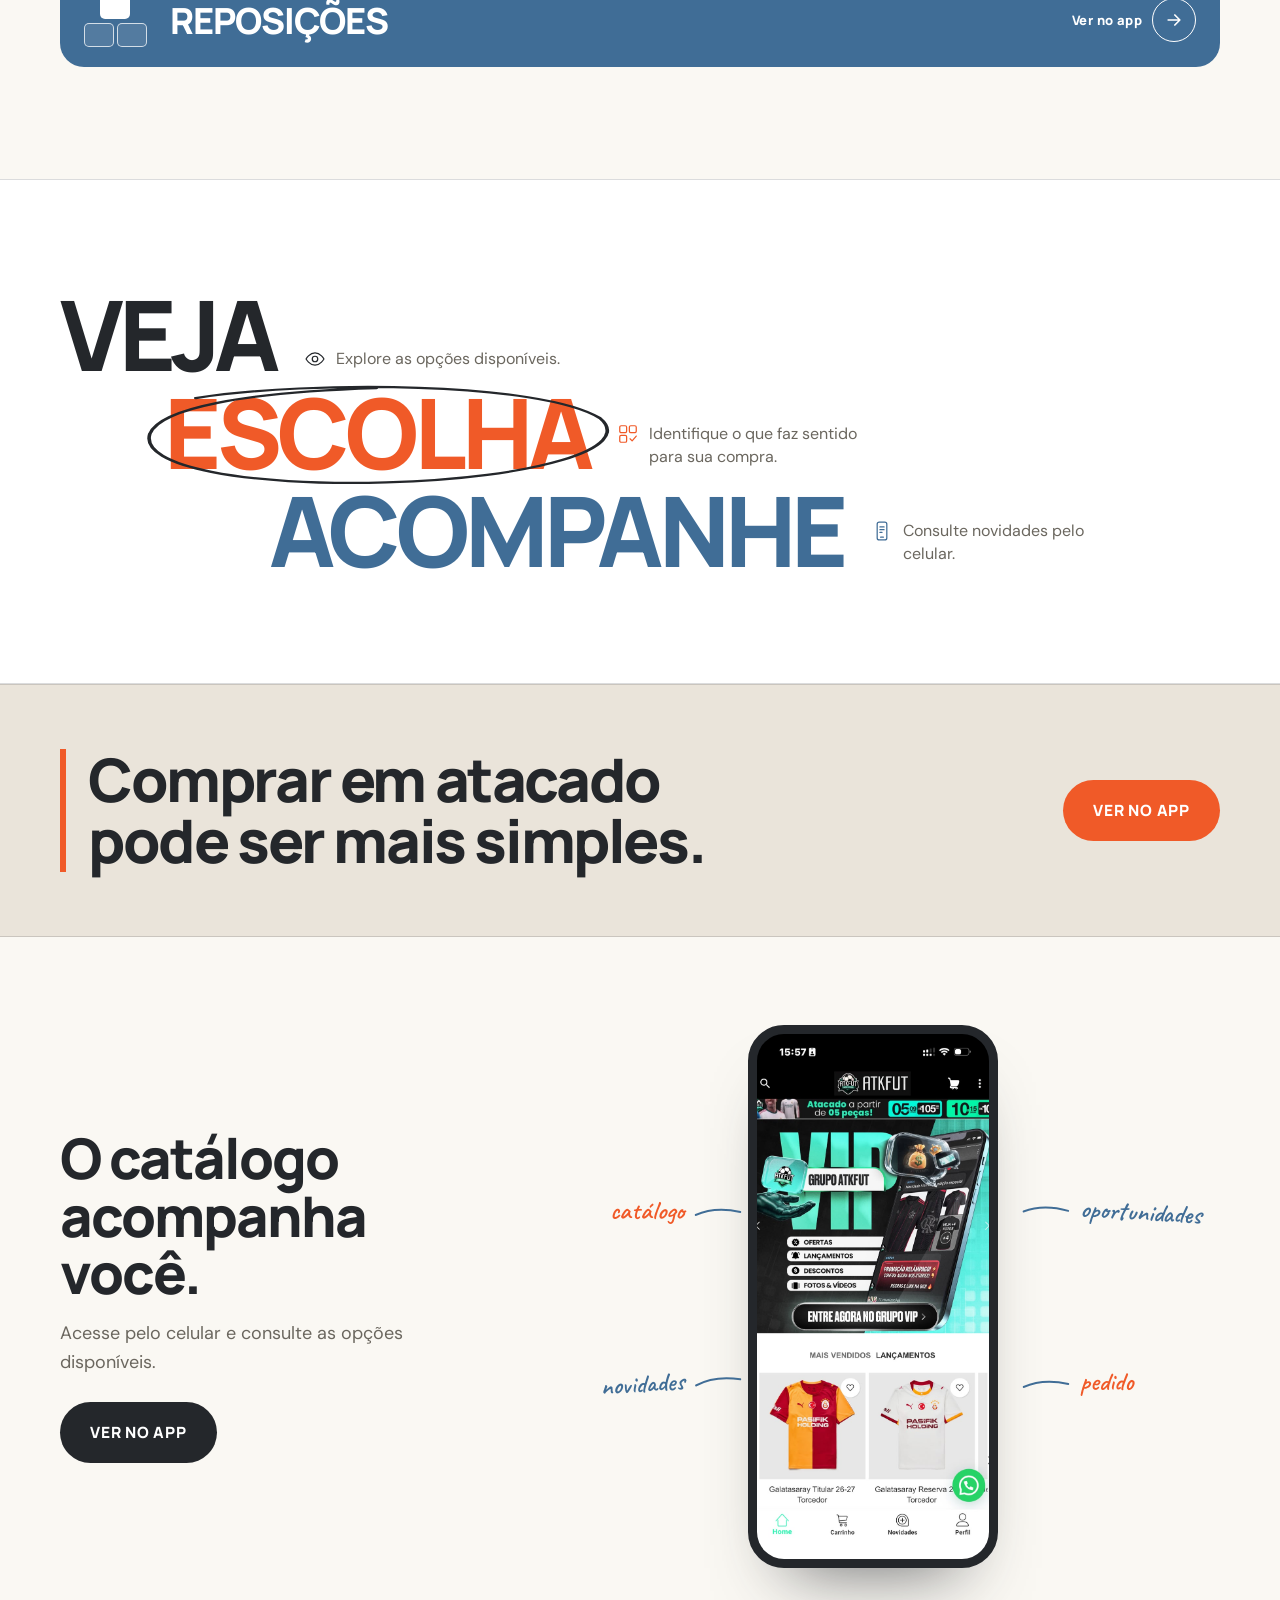
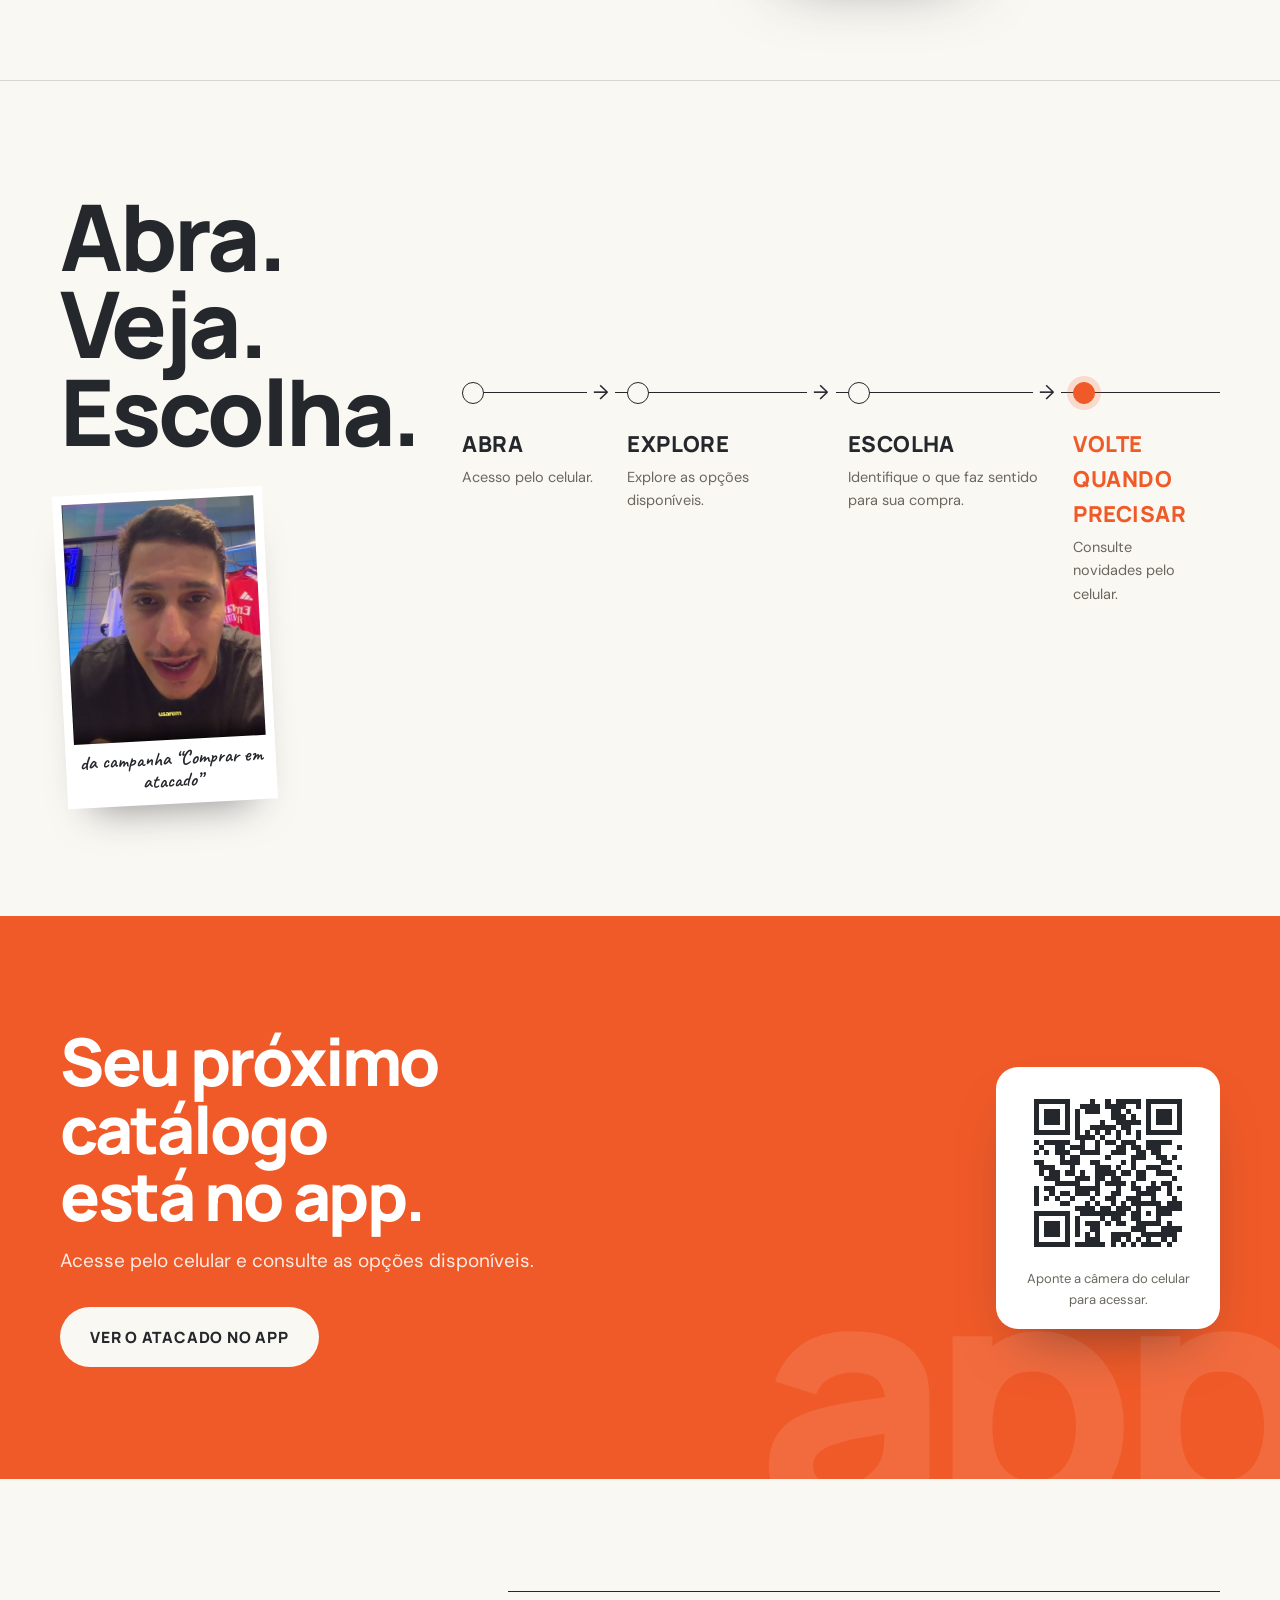
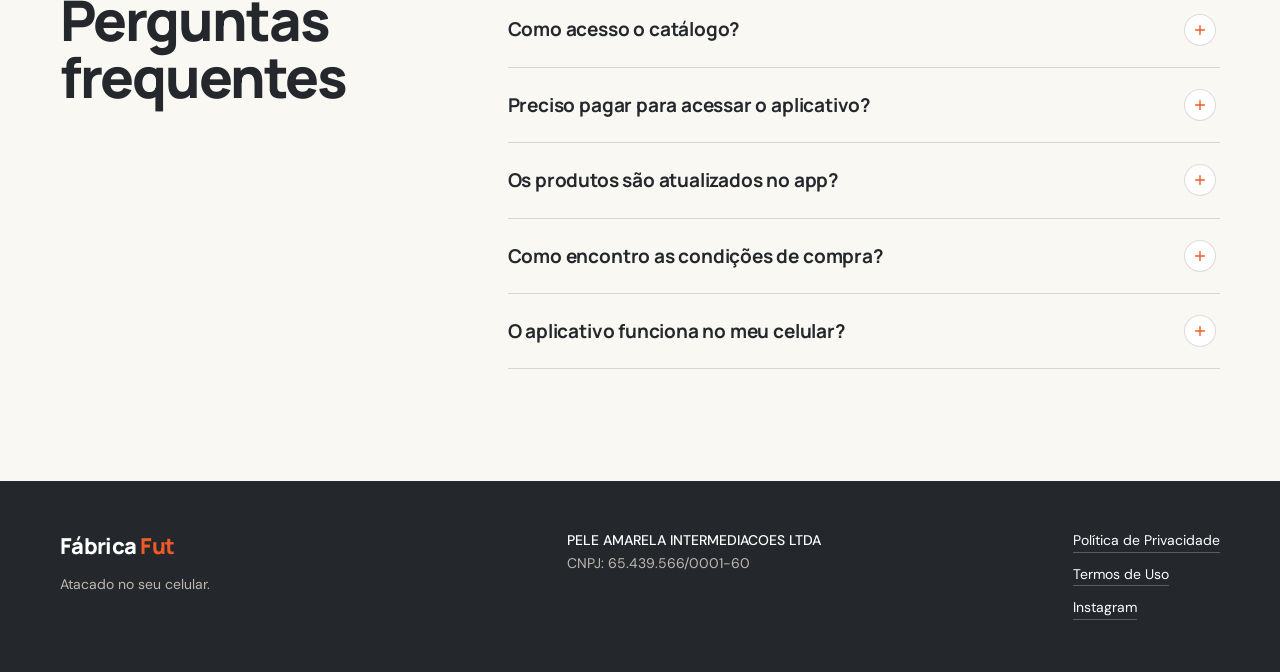
==== commit 0d8fea81: "Design review: drop generated-page tells, add touch/anchor/translate fixes Co-Authored-By: Claude Op" ====
--- a/index.html
+++ b/index.html
@@ -14,7 +14,7 @@
 <link rel="preconnect" href="https://fonts.googleapis.com">
 <link rel="preconnect" href="https://fonts.gstatic.com" crossorigin>
 <link rel="stylesheet" href="https://fonts.googleapis.com/css2?family=Caveat:wght@500;600&family=Manrope:wght@500;700;800&family=DM+Sans:opsz,wght@9..40,400;9..40,500;9..40,700&display=swap">
-<link rel="stylesheet" href="style.css?v=9">
+<link rel="stylesheet" href="style.css?v=10">
 </head>
 <body>
 
@@ -40,7 +40,7 @@
 <header class="topbar">
   <div class="wrap topbar-in">
     <!-- TODO: substituir o texto pelo logo oficial: [INSERIR_LOGO_FABRICA] -->
-    <a href="#" class="logo" aria-label="Fábrica Fut, início">Fábrica<span>Fut</span></a>
+    <a href="#" translate="no" class="logo" aria-label="Fábrica Fut, início">Fábrica<span>Fut</span></a>
     <nav class="nav" aria-label="Seções">
       <a href="#catalogo">Catálogo</a>
       <a href="#como-funciona">Como funciona</a>
@@ -56,8 +56,8 @@
   <section class="hero">
     <div class="wrap hero-grid">
       <div class="hero-head">
-        <p class="eyebrow">ATACADO NO SEU CELULAR</p>
-        <h1>Comprar em atacado pode ser <em>muito mais simples.</em></h1>
+        <p class="eyebrow pencil">atacado no seu celular</p>
+        <h1>Comprar em atacado pode ser muito mais simples.</h1>
       </div>
 
       <figure class="hero-video">
@@ -74,7 +74,7 @@
 
       <div class="hero-body">
         <p class="lead">Conheça as opções disponíveis, organize sua compra e tenha o catálogo sempre por perto.</p>
-        <a class="btn btn-orange btn-lg" href="https://foxappy.com/link?store=atkfut" data-track="fabrica_app_click" data-location="hero">VER O ATACADO NO APP <svg class="ic"><use href="#i-arrow"/></svg></a>
+        <a class="btn btn-orange btn-lg" href="https://foxappy.com/link?store=atkfut" data-track="fabrica_app_click" data-location="hero">VER O ATACADO NO APP</a>
         <p class="micro">Acesso pelo celular.</p>
       </div>
     </div>
@@ -138,8 +138,8 @@
   <!-- FAIXA EDITORIAL -->
   <section class="quote" aria-label="Ideia da marca">
     <div class="wrap quote-in">
-      <p class="quote-text">Comprar em atacado pode ser <em>mais simples.</em></p>
-      <a class="btn btn-orange btn-lg" href="https://foxappy.com/link?store=atkfut" data-track="fabrica_app_click" data-location="faixa_ideia">VER NO APP <svg class="ic"><use href="#i-arrow"/></svg></a>
+      <p class="quote-text">Comprar em atacado pode ser mais simples.</p>
+      <a class="btn btn-orange btn-lg" href="https://foxappy.com/link?store=atkfut" data-track="fabrica_app_click" data-location="faixa_ideia">VER NO APP</a>
     </div>
   </section>
 
@@ -149,7 +149,7 @@
       <div class="app-copy">
         <h2>O catálogo acompanha você.</h2>
         <p class="app-text">Acesse pelo celular e consulte as opções disponíveis.</p>
-        <a class="btn btn-dark btn-lg app-btn" href="https://foxappy.com/link?store=atkfut" data-track="fabrica_app_click" data-location="aplicativo">VER NO APP <svg class="ic"><use href="#i-arrow"/></svg></a>
+        <a class="btn btn-dark btn-lg app-btn" href="https://foxappy.com/link?store=atkfut" data-track="fabrica_app_click" data-location="aplicativo">VER NO APP</a>
       </div>
       <div class="app-visual">
         <ul class="notes notes-left">
@@ -171,7 +171,7 @@
   <section class="journey" id="como-funciona">
     <div class="wrap journey-grid">
       <div class="journey-side">
-        <h2 class="journey-title">Abra.<br>Veja.<br><em>Escolha.</em></h2>
+        <h2 class="journey-title">Abra.<br>Veja.<br>Escolha.</h2>
         <figure class="snap" aria-hidden="true">
           <img src="assets/quadro.jpg" alt="" width="405" height="720" loading="lazy" decoding="async">
           <figcaption class="pencil">da campanha “Comprar em atacado”</figcaption>
@@ -192,7 +192,7 @@
       <div class="final-copy">
         <h2>Seu próximo catálogo está no app.</h2>
         <p>Acesse pelo celular e consulte as opções disponíveis.</p>
-        <a class="btn btn-paper btn-lg" href="https://foxappy.com/link?store=atkfut" data-track="fabrica_app_click" data-location="cta_final">VER O ATACADO NO APP <svg class="ic"><use href="#i-arrow"/></svg></a>
+        <a class="btn btn-paper btn-lg" href="https://foxappy.com/link?store=atkfut" data-track="fabrica_app_click" data-location="cta_final">VER O ATACADO NO APP</a>
       </div>
       <div class="qr" data-track-view="fabrica_qrcode_view">
         <div class="qr-code" role="img" aria-label="QR Code para acessar o aplicativo">
@@ -207,7 +207,6 @@
   <section class="faq" id="duvidas">
     <div class="wrap faq-grid">
       <div class="sec-head">
-        <p class="kicker">Dúvidas</p>
         <h2>Perguntas frequentes</h2>
       </div>
       <div class="faq-list">
@@ -239,7 +238,7 @@
 <footer class="footer">
   <div class="wrap footer-in">
     <div>
-      <a href="#" class="logo" aria-label="Fábrica Fut, início">Fábrica<span>Fut</span></a>
+      <a href="#" translate="no" class="logo" aria-label="Fábrica Fut, início">Fábrica<span>Fut</span></a>
       <p class="footer-note">Atacado no seu celular.</p>
     </div>
     <div class="footer-company">
--- a/style.css
+++ b/style.css
@@ -347,3 +347,14 @@
 .snap img{ width:100%; height:auto; aspect-ratio:4 / 5; object-fit:cover; object-position:center 30%; }
 .snap figcaption{ padding:8px 2px 12px; font-size:20px; color:var(--coal); text-align:center; }
 @media (max-width:959px){ .snap{ width:180px; align-self:flex-end; margin-top:-80px; } }
+
+/* revisão: etiqueta do topo como anotação a lápis; cartões sem levantar */
+.hero .eyebrow.pencil{ font-family:var(--hand); font-weight:600; font-size:26px; letter-spacing:0; text-transform:none; color:var(--blue); transform:rotate(-2deg); transform-origin:left center; }
+.hero .eyebrow.pencil::before{ display:none; }
+.cat:hover{ transform:none; box-shadow:none; }
+
+
+/* ---------- revisão: regras de interface (toque, âncoras, foco) ---------- */
+html{ touch-action:manipulation; -webkit-tap-highlight-color:rgba(240,90,40,.18); }
+main [id]{ scroll-margin-top:84px; }
+@media (max-width:959px){ html{ scroll-padding-bottom:96px; } }
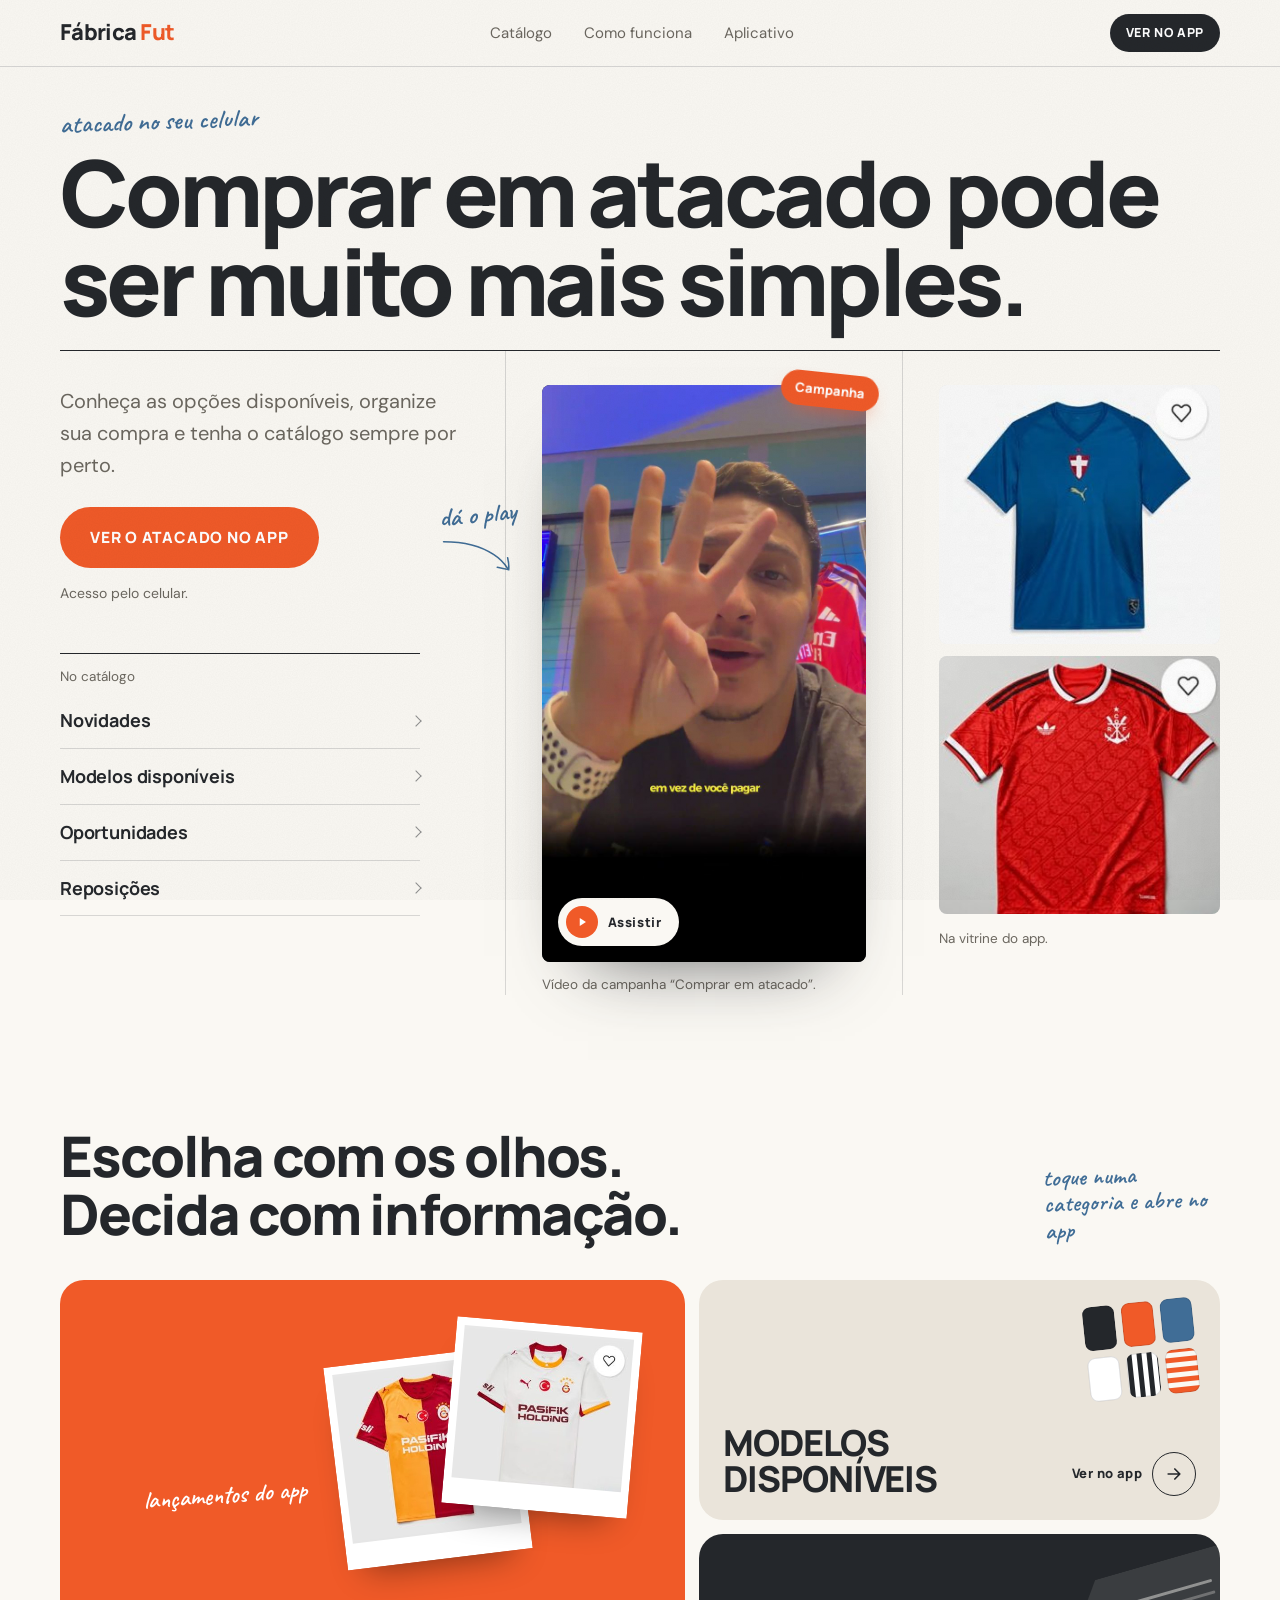
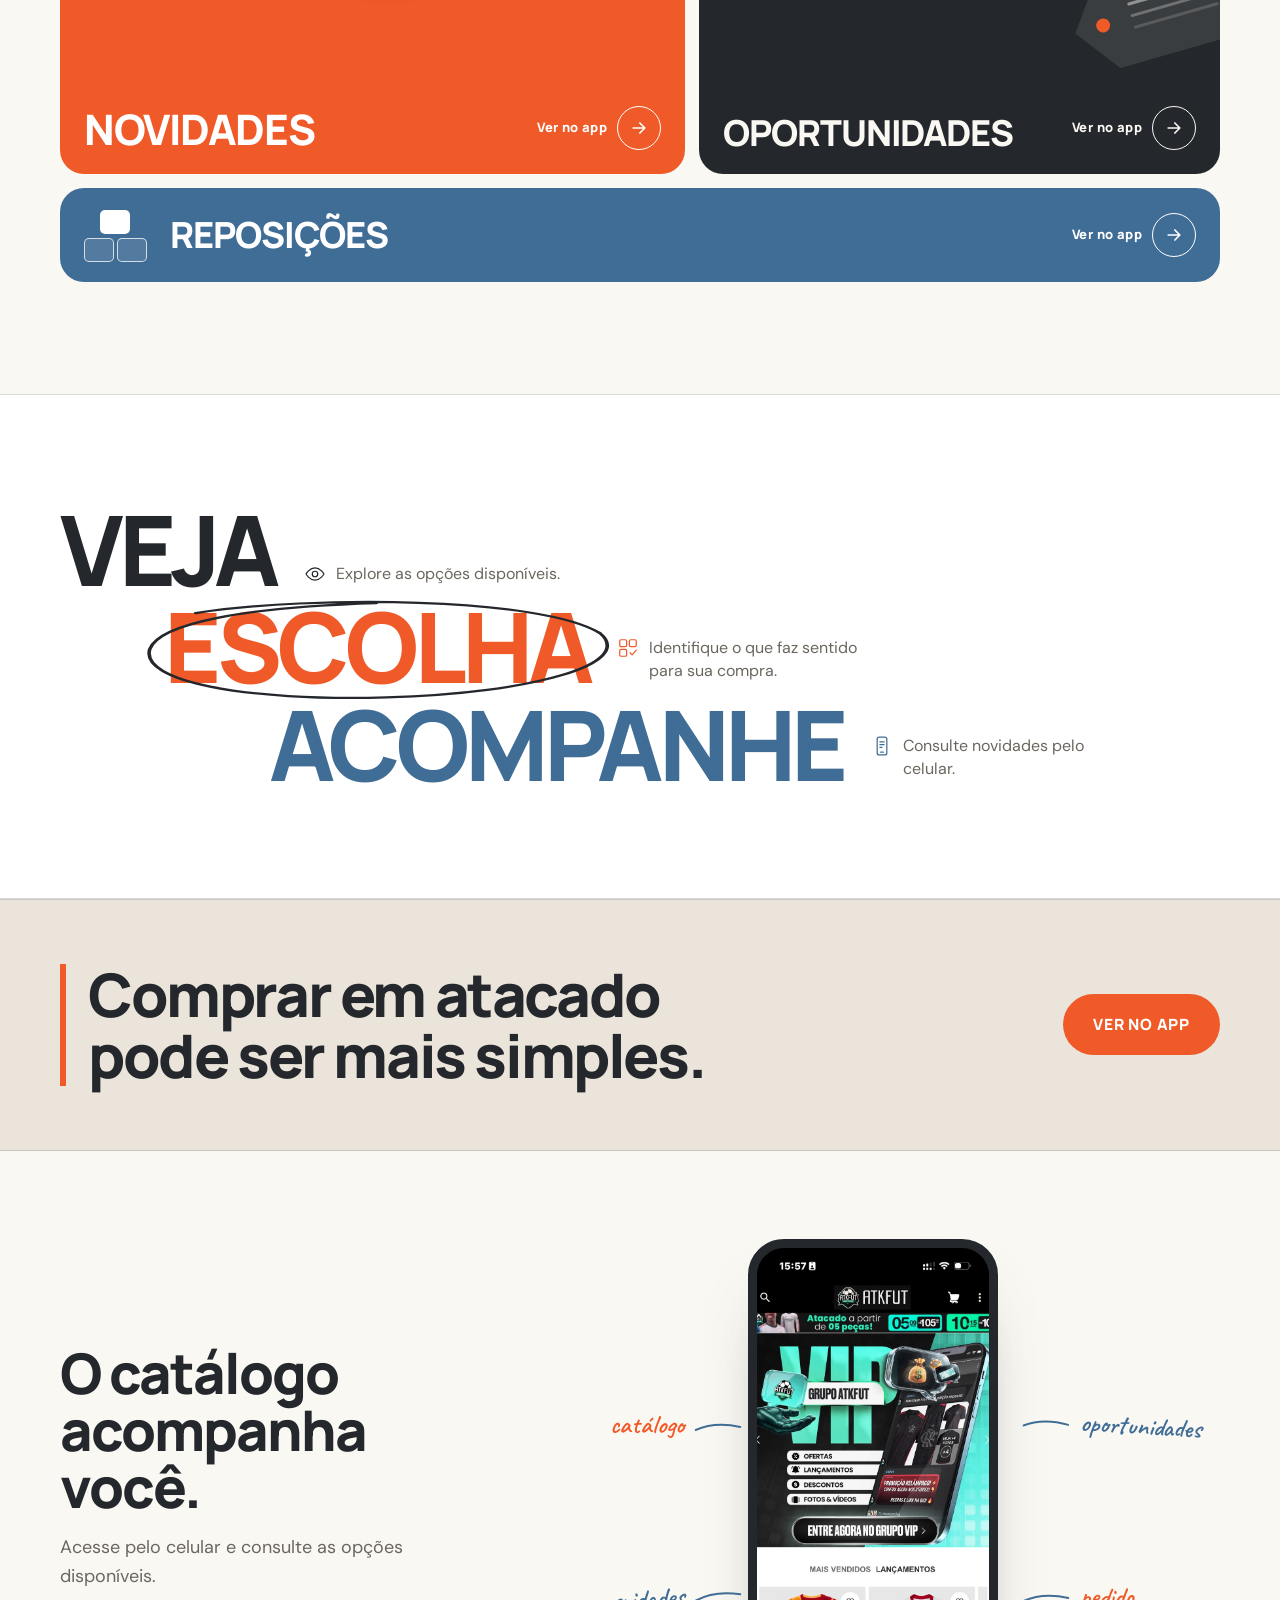
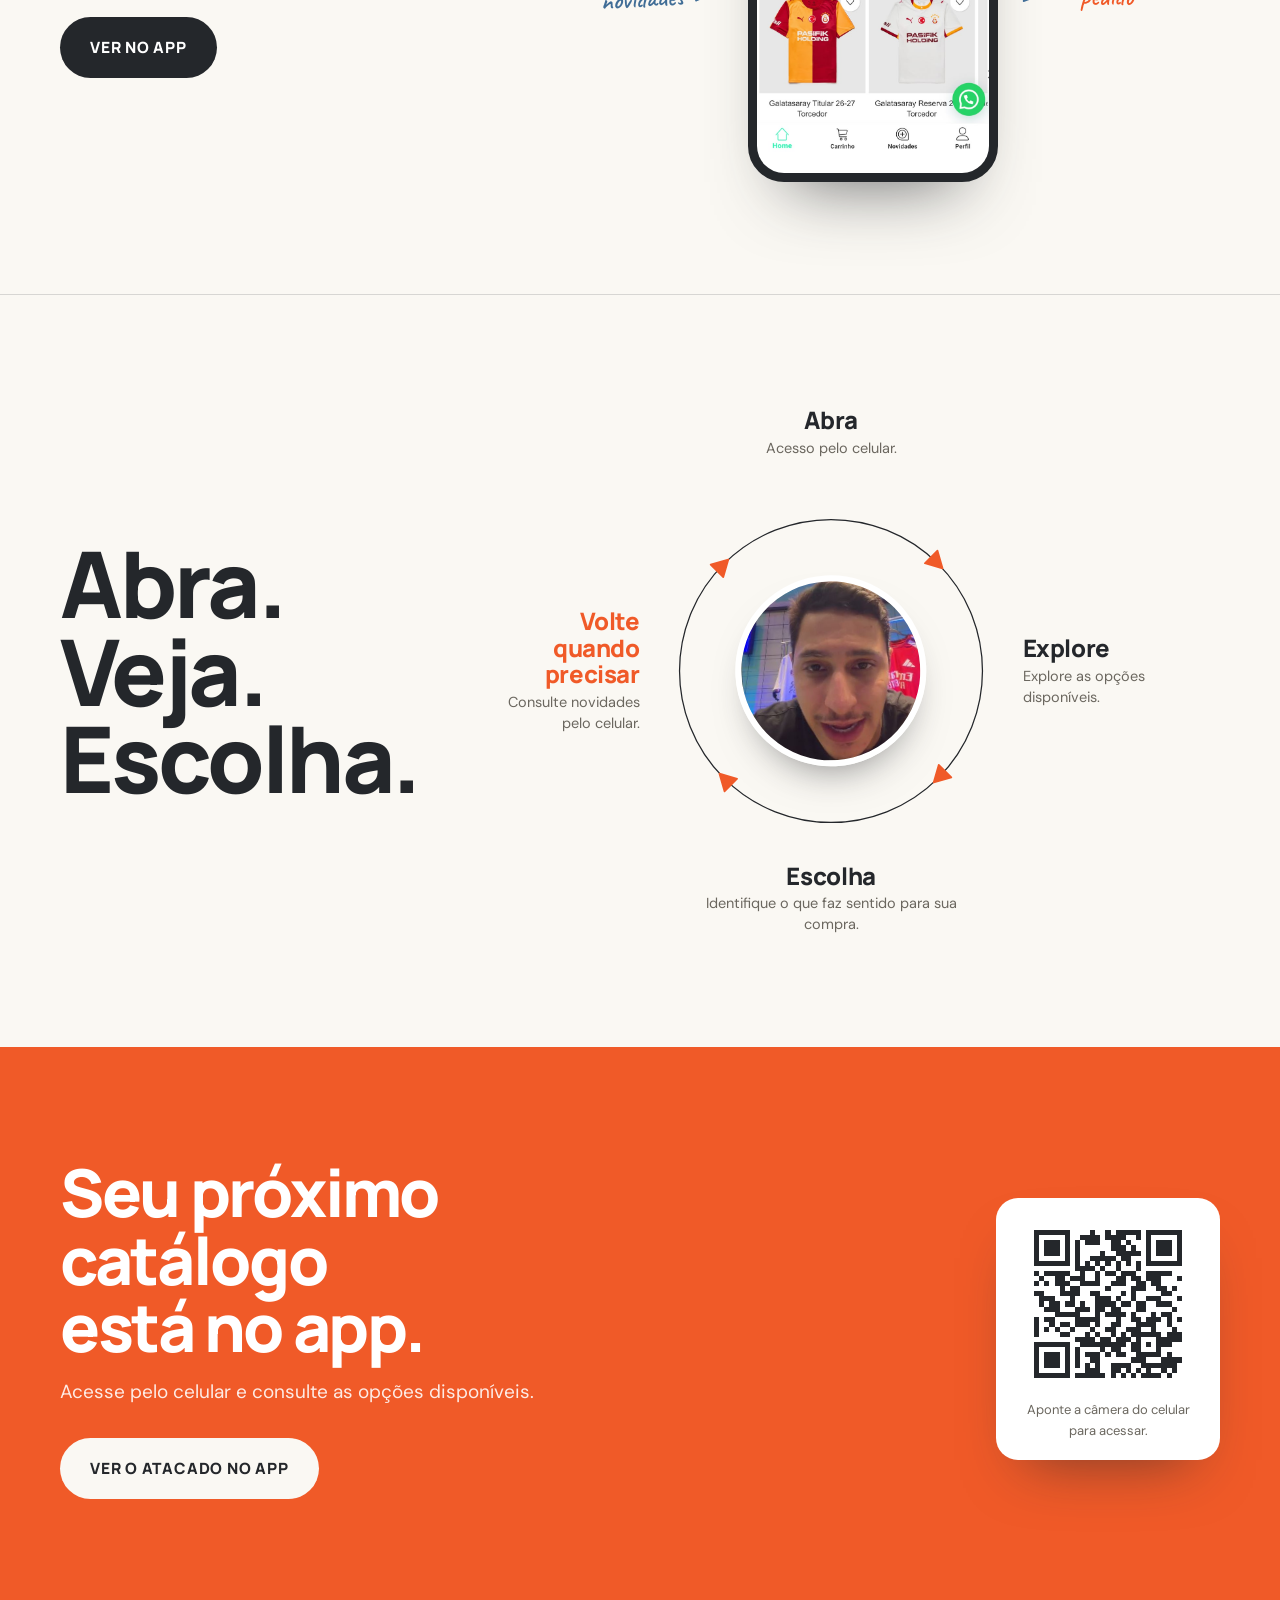
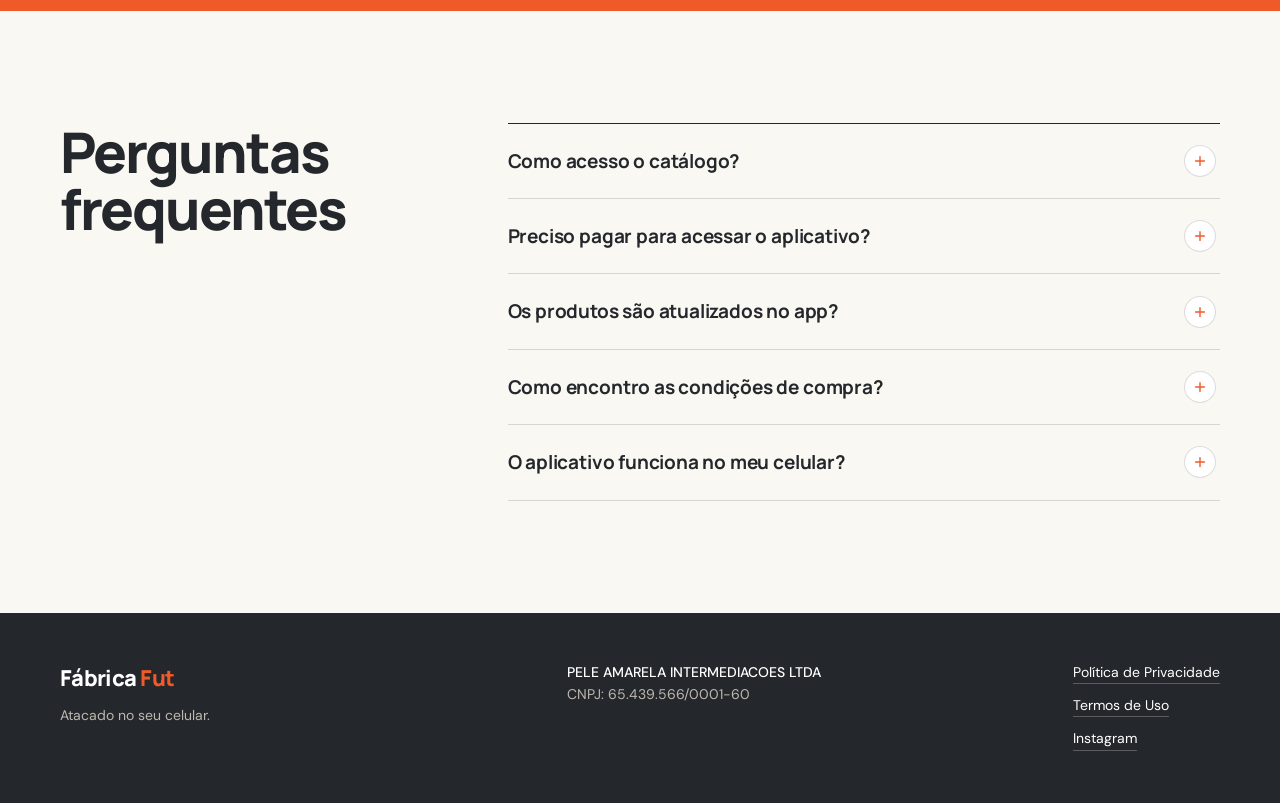
==== commit eed49b06: "Distinct opening and section rhythm for this brand Co-Authored-By: Claude Opus 5.5 <noreply@anthropi" ====
--- a/index.html
+++ b/index.html
@@ -14,7 +14,7 @@
 <link rel="preconnect" href="https://fonts.googleapis.com">
 <link rel="preconnect" href="https://fonts.gstatic.com" crossorigin>
 <link rel="stylesheet" href="https://fonts.googleapis.com/css2?family=Caveat:wght@500;600&family=Manrope:wght@500;700;800&family=DM+Sans:opsz,wght@9..40,400;9..40,500;9..40,700&display=swap">
-<link rel="stylesheet" href="style.css?v=10">
+<link rel="stylesheet" href="style.css?v=12">
 </head>
 <body>
 
@@ -52,30 +52,49 @@
 
 <main id="conteudo">
 
-  <!-- HERO -->
+  <!-- HERO: capa de catálogo — título atravessando a página e uma grade com linhas finas -->
   <section class="hero">
-    <div class="wrap hero-grid">
-      <div class="hero-head">
+    <div class="wrap">
+      <div class="cover-head">
         <p class="eyebrow pencil">atacado no seu celular</p>
         <h1>Comprar em atacado pode ser muito mais simples.</h1>
       </div>
 
-      <figure class="hero-video">
-        <span class="sticker" aria-hidden="true">Campanha</span>
-        <div class="video" data-video-id="NsGeB67Gk3M" data-track-play="fabrica_video_play">
-          <button type="button" class="video-poster" aria-label="Assistir ao vídeo: Comprar em atacado">
-            <img src="assets/video-capa.jpg" alt="" width="720" height="1280" decoding="async" fetchpriority="high">
-            <span class="play" aria-hidden="true">Assistir</span>
-          </button>
-        </div>
-        <figcaption><span>Vídeo</span>Comprar em atacado</figcaption>
-        <p class="pencil hero-note" aria-hidden="true">dá o play<svg><use href="#h-arrow"/></svg></p>
-      </figure>
-
-      <div class="hero-body">
-        <p class="lead">Conheça as opções disponíveis, organize sua compra e tenha o catálogo sempre por perto.</p>
-        <a class="btn btn-orange btn-lg" href="https://foxappy.com/link?store=atkfut" data-track="fabrica_app_click" data-location="hero">VER O ATACADO NO APP</a>
-        <p class="micro">Acesso pelo celular.</p>
+      <div class="cover-grid">
+        <div class="cover-text">
+          <p class="lead">Conheça as opções disponíveis, organize sua compra e tenha o catálogo sempre por perto.</p>
+          <a class="btn btn-orange btn-lg" href="https://foxappy.com/link?store=atkfut" data-track="fabrica_app_click" data-location="hero">VER O ATACADO NO APP</a>
+          <p class="micro">Acesso pelo celular.</p>
+          <nav class="toc" aria-label="Categorias do catálogo">
+            <p class="toc-title">No catálogo</p>
+            <a href="#catalogo">Novidades</a>
+            <a href="#catalogo">Modelos disponíveis</a>
+            <a href="#catalogo">Oportunidades</a>
+            <a href="#catalogo">Reposições</a>
+          </nav>
+          <p class="pencil cover-note" aria-hidden="true">dá o play<svg><use href="#h-arrow"/></svg></p>
+        </div>
+
+        <figure class="cover-video">
+          <span class="sticker" aria-hidden="true">Campanha</span>
+          <div class="video" data-video-id="NsGeB67Gk3M" data-track-play="fabrica_video_play">
+            <button type="button" class="video-poster" aria-label="Assistir ao vídeo: Comprar em atacado">
+              <img src="assets/video-capa.jpg" alt="" width="720" height="1280" decoding="async" fetchpriority="high">
+              <span class="play" aria-hidden="true">Assistir</span>
+            </button>
+          </div>
+          <figcaption>Vídeo da campanha “Comprar em atacado”.</figcaption>
+        </figure>
+
+        <div class="cover-shelf">
+          <a class="plate" href="https://foxappy.com/link?store=atkfut" data-track="fabrica_app_click" data-location="hero_vitrine" aria-label="Ver a vitrine no app">
+            <img src="assets/produto-3.jpg" alt="" width="320" height="300" decoding="async">
+          </a>
+          <a class="plate" href="https://foxappy.com/link?store=atkfut" data-track="fabrica_app_click" data-location="hero_vitrine" aria-label="Ver a vitrine no app">
+            <img src="assets/produto-4.jpg" alt="" width="320" height="276" decoding="async">
+          </a>
+          <p class="shelf-caption">Na vitrine do app.</p>
+        </div>
       </div>
     </div>
   </section>
@@ -167,22 +186,23 @@
     </div>
   </section>
 
-  <!-- SEÇÃO 05 -->
+  <!-- SEÇÃO 05: a jornada como um ciclo — o último passo (volte quando precisar) leva de volta ao primeiro -->
   <section class="journey" id="como-funciona">
     <div class="wrap journey-grid">
-      <div class="journey-side">
-        <h2 class="journey-title">Abra.<br>Veja.<br>Escolha.</h2>
-        <figure class="snap" aria-hidden="true">
-          <img src="assets/quadro.jpg" alt="" width="405" height="720" loading="lazy" decoding="async">
-          <figcaption class="pencil">da campanha “Comprar em atacado”</figcaption>
-        </figure>
-      </div>
-      <ol class="path">
-        <li><b>ABRA</b><span>Acesso pelo celular.</span></li>
-        <li><b>EXPLORE</b><span>Explore as opções disponíveis.</span></li>
-        <li><b>ESCOLHA</b><span>Identifique o que faz sentido para sua compra.</span></li>
-        <li><b>VOLTE QUANDO PRECISAR</b><span>Consulte novidades pelo celular.</span></li>
-      </ol>
+      <h2 class="journey-title">Abra.<br>Veja.<br>Escolha.</h2>
+      <div class="cycle">
+        <svg class="cycle-ring" viewBox="0 0 400 400" aria-hidden="true">
+          <circle cx="200" cy="200" r="170"/>
+          <g class="cycle-arrows"><path d="M189 20 207 30 189 40Z" transform="rotate(45 200 200)"/><path d="M189 20 207 30 189 40Z" transform="rotate(135 200 200)"/><path d="M189 20 207 30 189 40Z" transform="rotate(225 200 200)"/><path d="M189 20 207 30 189 40Z" transform="rotate(315 200 200)"/></g>
+        </svg>
+        <img class="cycle-photo" src="assets/quadro.jpg" alt="" width="405" height="720" loading="lazy" decoding="async">
+        <ol class="cycle-steps" aria-label="Jornada">
+          <li class="st-top"><b>Abra</b><span>Acesso pelo celular.</span></li>
+          <li class="st-right"><b>Explore</b><span>Explore as opções disponíveis.</span></li>
+          <li class="st-bottom"><b>Escolha</b><span>Identifique o que faz sentido para sua compra.</span></li>
+          <li class="st-left"><b>Volte quando precisar</b><span>Consulte novidades pelo celular.</span></li>
+        </ol>
+      </div>
     </div>
   </section>
 
--- a/style.css
+++ b/style.css
@@ -53,41 +53,67 @@
 .nav a:hover::after{ right:0; }
 @media (min-width:880px){ .nav{ display:flex; } }
 
-/* hero */
-.hero{ position:relative; overflow:hidden; padding-block:28px 40px; }
-.hero-grid{ position:relative; z-index:1; display:grid; grid-template-areas:"head" "video" "body"; gap:26px; }
-.hero-head{ grid-area:head; min-width:0; }
-.hero-video{ grid-area:video; margin:0; }
-.hero-body{ grid-area:body; min-width:0; }
-@media (min-width:960px){
-  .hero{ padding-block:76px 40px; }
-  .hero-grid{ grid-template-columns:1.3fr .7fr; grid-template-areas:"head video" "body video"; column-gap:80px; row-gap:34px; }
-  .hero-head{ align-self:end; }
-  .hero-body{ align-self:start; }
-}
+/* hero — capa de catálogo: título atravessando a página, grade de três colunas com linhas finas */
+.hero{ position:relative; padding-block:32px 72px; }
+@media (min-width:960px){ .hero{ padding-block:44px 108px; } }
 .eyebrow, .kicker{ font-family:var(--title); font-weight:800; font-size:12px; letter-spacing:.2em; text-transform:uppercase; color:var(--orange); margin-bottom:20px; display:flex; align-items:center; gap:12px; }
 .eyebrow::before, .kicker::before{ content:""; width:32px; height:1px; background:currentColor; }
-.hero h1{ font-weight:800; font-size:clamp(40px, 8.4vw, 86px); line-height:.96; letter-spacing:-.045em; }
-.hero h1 em{ font-style:normal; color:var(--orange); }
-.lead{ font-size:clamp(17px, 2vw, 20px); color:var(--muted); max-width:40ch; margin-bottom:28px; }
+.cover-head{ padding-bottom:24px; border-bottom:1.5px solid var(--coal); }
+.cover-head .eyebrow{ margin-bottom:8px; }
+.hero h1{ font-weight:800; font-size:clamp(40px, 7.2vw, 102px); line-height:.97; letter-spacing:-.045em; }
+.lead{ font-size:clamp(17px, 2vw, 20px); color:var(--muted); max-width:36ch; margin-bottom:26px; }
 .micro{ margin-top:14px; font-size:14px; color:var(--muted); }
-@media (max-width:959px){ .hero-body .btn-lg{ width:100%; } }
-
-.hero-video{ position:relative; width:min(100%, 270px); margin-inline:auto; }
-@media (min-width:960px){ .hero-video{ width:100%; max-width:330px; margin:0 0 0 auto; } }
-.sticker{ position:absolute; z-index:2; top:-14px; right:-12px; transform:rotate(8deg); background:var(--orange); color:var(--white); font-family:var(--title); font-weight:800; font-size:12px; letter-spacing:.14em; text-transform:uppercase; padding:8px 14px; border-radius:999px; box-shadow:0 10px 20px -10px rgba(240,90,40,.8); }
-.hero-video figcaption{ display:flex; align-items:center; gap:10px; padding-top:12px; margin-top:14px; border-top:1px solid var(--coal); font-size:14px; color:var(--muted); }
-.hero-video figcaption span{ font-family:var(--title); font-weight:800; font-size:11px; letter-spacing:.16em; text-transform:uppercase; color:var(--coal); }
-.video{ position:relative; aspect-ratio:9 / 16; background:var(--coal); border-radius:22px; overflow:hidden; box-shadow:0 40px 70px -40px rgba(36,39,43,.7); }
+@media (max-width:959px){ .cover-text .btn-lg{ width:100%; } }
+
+.cover-grid{ display:grid; grid-template-areas:"video" "text" "shelf"; gap:30px; padding-top:30px; }
+.cover-text{ grid-area:text; position:relative; min-width:0; }
+.cover-video{ grid-area:video; position:relative; margin:0; justify-self:center; width:min(100%, 320px); }
+.cover-shelf{ grid-area:shelf; display:grid; grid-template-columns:1fr 1fr; gap:12px; align-content:start; }
+@media (min-width:960px){
+  .cover-grid{ grid-template-columns:minmax(0, 1.12fr) minmax(0, 1fr) minmax(0, .8fr); grid-template-areas:"text video shelf"; gap:0; padding-top:0; }
+  .cover-grid > *{ padding:34px 36px 0; }
+  .cover-text{ padding-left:0; }
+  .cover-video{ justify-self:stretch; width:auto; border-left:1px solid var(--line); }
+  .cover-video .video{ max-width:330px; margin-inline:auto; }
+  .cover-video figcaption{ max-width:330px; margin-inline:auto; }
+  .cover-shelf{ grid-template-columns:1fr; border-left:1px solid var(--line); padding-right:0; }
+}
+
+/* índice do catálogo (só no computador) */
+.toc{ display:none; }
+@media (min-width:960px){
+  .toc{ display:grid; margin-top:48px; border-top:1px solid var(--coal); max-width:360px; }
+  .toc-title{ padding:12px 0 6px; font-size:13.5px; color:var(--muted); }
+  .toc a{ display:flex; justify-content:space-between; align-items:center; padding:13px 0; border-bottom:1px solid var(--line); text-decoration:none; font-family:var(--title); font-weight:700; font-size:18px; letter-spacing:-.01em; transition:color .2s, padding .2s; }
+  .toc a::after{ content:""; width:7px; height:7px; border-top:1.5px solid currentColor; border-right:1.5px solid currentColor; transform:rotate(45deg); opacity:.5; }
+  .toc a:hover{ color:var(--orange); padding-left:6px; }
+}
+
+/* nota a lápis apontando para o vídeo */
+.cover-note{ display:none; }
+@media (min-width:960px){
+  .cover-note{ display:flex; flex-direction:column; align-items:flex-end; position:absolute; right:-14px; top:150px; font-size:26px; transform:rotate(-5deg); }
+  .cover-note svg{ width:80px; height:46px; fill:none; stroke:currentColor; stroke-width:2.4; stroke-linecap:round; margin-top:2px; }
+}
+
+/* vídeo como foto da campanha (reto, sem moldura de celular) */
+.sticker{ position:absolute; z-index:2; top:-12px; right:-10px; transform:rotate(6deg); background:var(--orange); color:var(--white); font-family:var(--title); font-weight:800; font-size:13px; padding:7px 14px; border-radius:999px; box-shadow:0 10px 20px -10px rgba(240,90,40,.8); }
+@media (min-width:960px){ .sticker{ right:calc(50% - 175px); top:22px; } }
+.video{ position:relative; aspect-ratio:9 / 16; background:var(--coal); border-radius:8px; overflow:hidden; box-shadow:0 40px 70px -46px rgba(36,39,43,.75); }
 .video iframe{ position:absolute; inset:0; width:100%; height:100%; border:0; }
 .video-poster{ position:absolute; inset:0; padding:0; border:0; background:var(--coal); cursor:pointer; }
 .video-poster img{ width:100%; height:100%; object-fit:cover; transition:transform .5s; }
-.video-poster:hover img{ transform:scale(1.04); }
+.video-poster:hover img{ transform:scale(1.03); }
 .play{ position:absolute; left:16px; bottom:16px; display:inline-flex; align-items:center; gap:10px; background:var(--paper); color:var(--coal); border-radius:999px; padding:8px 18px 8px 8px; font-family:var(--title); font-weight:800; font-size:13px; letter-spacing:.04em; transition:transform .2s; }
 .play::before{ content:""; width:32px; height:32px; border-radius:50%; background:var(--orange) url("data:image/svg+xml,%3Csvg xmlns='http://www.w3.org/2000/svg' viewBox='0 0 16 16'%3E%3Cpath d='M6 4.5v7l5.5-3.5z' fill='%23fff'/%3E%3C/svg%3E") center/18px no-repeat; }
 .video-poster:hover .play{ transform:translateY(-3px); }
-
-.hero-word{ position:relative; z-index:0; margin:20px 0 0; font-family:var(--title); font-weight:800; font-size:clamp(80px, 23vw, 330px); line-height:.8; letter-spacing:-.06em; color:var(--sand); white-space:nowrap; text-align:center; user-select:none; }
+.cover-video figcaption, .shelf-caption{ padding-top:12px; font-size:13.5px; color:var(--muted); }
+.shelf-caption{ grid-column:1 / -1; padding-top:2px; }
+
+/* vitrine: duas camisas reais do app */
+.plate{ display:block; aspect-ratio:1 / .92; border-radius:8px; overflow:hidden; background:#ECECEC; }
+.plate img{ width:100%; height:100%; object-fit:cover; object-position:center top; transition:transform .4s; }
+.plate:hover img{ transform:scale(1.03); }
 
 /* seções */
 section{ padding-block:64px; }
@@ -202,25 +228,12 @@
 
 /* 05 */
 .journey{ border-top:1px solid var(--line); }
-.journey-grid{ display:grid; gap:44px; }
-@media (min-width:960px){ .journey-grid{ grid-template-columns:.6fr 1.4fr; align-items:center; } }
+.journey-grid{ display:grid; gap:36px; }
+@media (min-width:960px){ .journey-grid{ grid-template-columns:.62fr 1.38fr; align-items:center; gap:24px; } }
 .journey-title{ font-size:clamp(46px, 8vw, 92px); line-height:.95; }
-.journey-title em{ font-style:normal; color:var(--orange); }
-.path{ list-style:none; margin:0; padding:0; display:grid; }
-.path li{ position:relative; font-family:var(--title); font-weight:800; font-size:clamp(20px, 2.6vw, 26px); letter-spacing:.02em; padding:18px 0 18px 40px; border-bottom:1px solid var(--line); }
-.path li::before{ content:""; position:absolute; left:2px; top:50%; width:20px; height:20px; transform:translateY(-50%); border-radius:50%; border:1.5px solid var(--coal); background:var(--paper); }
-.path li:last-child{ color:var(--orange); border-bottom:0; }
-.path li:last-child::before{ background:var(--orange); border-color:var(--orange); box-shadow:0 0 0 6px rgba(240,90,40,.18); }
-@media (min-width:960px){
-  .path{ grid-template-columns:auto auto auto 1.3fr; gap:0; }
-  .path li{ border-bottom:0; border-top:1.5px solid var(--coal); padding:34px 34px 0 0; font-size:22px; }
-  .path li::before{ left:0; top:0; }
-  .path li:not(:last-child)::after{ content:"→"; position:absolute; right:12px; top:-17px; font-family:var(--body); font-weight:400; font-size:20px; background:var(--paper); padding:0 6px; }
-}
 
 /* CTA final */
 .final{ background:var(--orange); color:var(--white); position:relative; overflow:hidden; }
-.final::after{ content:"app"; position:absolute; right:-2vw; bottom:-6vw; font-family:var(--title); font-weight:800; font-size:clamp(140px, 26vw, 360px); letter-spacing:-.06em; line-height:1; color:rgba(255,255,255,.1); pointer-events:none; }
 .final-grid{ position:relative; z-index:1; display:grid; gap:32px; align-items:center; }
 .final h2{ font-size:clamp(34px, 5.8vw, 66px); max-width:14ch; margin-bottom:16px; }
 .final p{ font-size:19px; color:rgba(255,255,255,.88); max-width:38ch; margin-bottom:30px; }
@@ -268,13 +281,6 @@
 
 /* ---------- complementos ---------- */
 
-/* faixa de categorias no topo */
-.index{ position:relative; z-index:1; display:flex; flex-wrap:wrap; align-items:center; gap:10px 12px; margin-top:34px; padding-top:22px; border-top:1px solid var(--line); }
-.index-label{ font-family:var(--title); font-weight:800; font-size:11px; letter-spacing:.2em; text-transform:uppercase; color:var(--muted); margin-right:6px; }
-.index a{ text-decoration:none; font-family:var(--title); font-weight:700; font-size:14px; padding:8px 16px; border:1px solid var(--coal); border-radius:999px; transition:background .15s, color .15s; }
-.index a:hover{ background:var(--coal); color:var(--paper); }
-.index a:first-of-type{ background:var(--orange); border-color:var(--orange); color:var(--white); }
-@media (min-width:960px){ .index{ margin-top:56px; } }
 
 /* botão no fim de "consultar" */
 
@@ -295,11 +301,6 @@
 @media (max-width:959px){ .app-btn{ width:100%; } }
 .app-visual .notes{ position:relative; z-index:2; }
 
-/* legendas da jornada */
-.path li b{ display:block; font-weight:800; }
-.path li span{ display:block; font-family:var(--body); font-weight:400; font-size:15px; letter-spacing:0; color:var(--muted); margin-top:4px; max-width:24ch; }
-.path li::before{ top:30px; }
-@media (min-width:960px){ .path li::before{ top:0; } .path li span{ font-size:14.5px; } }
 
 /* ---------- toque humano (v9): papel, lápis, fotos reais ---------- */
 :root{ --hand:'Caveat', 'Segoe Print', cursive; --grain: url("data:image/svg+xml,%3Csvg xmlns='http://www.w3.org/2000/svg' width='180' height='180'%3E%3Cfilter id='n'%3E%3CfeTurbulence type='fractalNoise' baseFrequency='.85' numOctaves='2' stitchTiles='stitch'/%3E%3CfeColorMatrix values='0 0 0 0 0 0 0 0 0 0 0 0 0 0 0 0 0 0 .55 0'/%3E%3C/filter%3E%3Crect width='100%25' height='100%25' filter='url(%23n)'/%3E%3C/svg%3E"); }
@@ -307,12 +308,6 @@
 .pencil{ font-family:var(--hand); font-weight:600; color:var(--blue); line-height:1.1; letter-spacing:0; text-transform:none; }
 
 /* hero */
-.hero{ padding-bottom:72px; }
-@media (min-width:960px){ .hero{ padding-bottom:110px; } }
-.hero-video .video{ transform:rotate(1.2deg); }
-.hero-note{ position:absolute; left:-118px; top:34%; display:flex; flex-direction:column; align-items:flex-end; font-size:26px; transform:rotate(-6deg); }
-.hero-note svg{ width:84px; height:48px; fill:none; stroke:currentColor; stroke-width:2.4; stroke-linecap:round; margin-top:2px; transform:rotate(-8deg); }
-@media (max-width:959px){ .hero-note{ display:none; } }
 
 /* catálogo */
 .cat-head{ display:flex; flex-wrap:wrap; align-items:flex-end; justify-content:space-between; gap:12px 32px; }
@@ -341,12 +336,6 @@
   .notes-left li:first-child, .notes-right li:last-child{ color:var(--orange); }
 }
 
-/* jornada: foto da campanha */
-.journey-side{ display:flex; flex-direction:column; gap:36px; }
-.snap{ margin:0; width:210px; background:#fff; padding:9px 9px 0; transform:rotate(-3deg); box-shadow:0 26px 40px -26px rgba(36,39,43,.55); }
-.snap img{ width:100%; height:auto; aspect-ratio:4 / 5; object-fit:cover; object-position:center 30%; }
-.snap figcaption{ padding:8px 2px 12px; font-size:20px; color:var(--coal); text-align:center; }
-@media (max-width:959px){ .snap{ width:180px; align-self:flex-end; margin-top:-80px; } }
 
 /* revisão: etiqueta do topo como anotação a lápis; cartões sem levantar */
 .hero .eyebrow.pencil{ font-family:var(--hand); font-weight:600; font-size:26px; letter-spacing:0; text-transform:none; color:var(--blue); transform:rotate(-2deg); transform-origin:left center; }
@@ -358,3 +347,26 @@
 html{ touch-action:manipulation; -webkit-tap-highlight-color:rgba(240,90,40,.18); }
 main [id]{ scroll-margin-top:84px; }
 @media (max-width:959px){ html{ scroll-padding-bottom:96px; } }
+
+/* jornada em ciclo: anel de linha fina, setas no sentido horário, a foto da campanha no centro */
+.cycle{ position:relative; width:min(100%, 660px); aspect-ratio:1 / .8; margin-inline:auto; }
+.cycle-ring{ position:absolute; left:50%; top:50%; width:54%; aspect-ratio:1; transform:translate(-50%, -50%); fill:none; stroke:var(--coal); stroke-width:1.4; overflow:visible; }
+.cycle-arrows path{ fill:var(--orange); stroke:var(--orange); stroke-width:2; stroke-linejoin:round; }
+.cycle-photo{ position:absolute; left:50%; top:50%; width:29%; height:auto; aspect-ratio:1; transform:translate(-50%, -50%) rotate(-3deg); border-radius:50%; object-fit:cover; object-position:center 26%; border:6px solid var(--white); box-shadow:0 22px 40px -22px rgba(36,39,43,.6); }
+.cycle-steps{ list-style:none; margin:0; padding:0; }
+.cycle-steps li{ position:absolute; display:flex; flex-direction:column; gap:4px; }
+.cycle-steps b{ font-family:var(--title); font-weight:800; font-size:clamp(16px, 2.1vw, 24px); line-height:1.1; letter-spacing:-.015em; }
+.cycle-steps span{ font-size:14.5px; line-height:1.45; color:var(--muted); }
+.st-top{ left:50%; top:0; width:44%; transform:translateX(-50%); align-items:center; text-align:center; }
+.st-bottom{ left:50%; bottom:0; width:44%; transform:translateX(-50%); align-items:center; text-align:center; }
+.st-right{ left:79%; top:50%; width:21%; transform:translateY(-50%); }
+.st-left{ right:79%; top:50%; width:21%; transform:translateY(-50%); align-items:flex-end; text-align:right; }
+.st-left b{ color:var(--orange); }
+@media (max-width:640px){
+  .cycle{ aspect-ratio:1 / .74; }
+  .cycle-ring{ width:46%; }
+  .cycle-photo{ width:25%; border-width:4px; }
+  .cycle-steps span{ display:none; }
+  .st-right{ left:76%; width:24%; }
+  .st-left{ right:76%; width:24%; }
+}
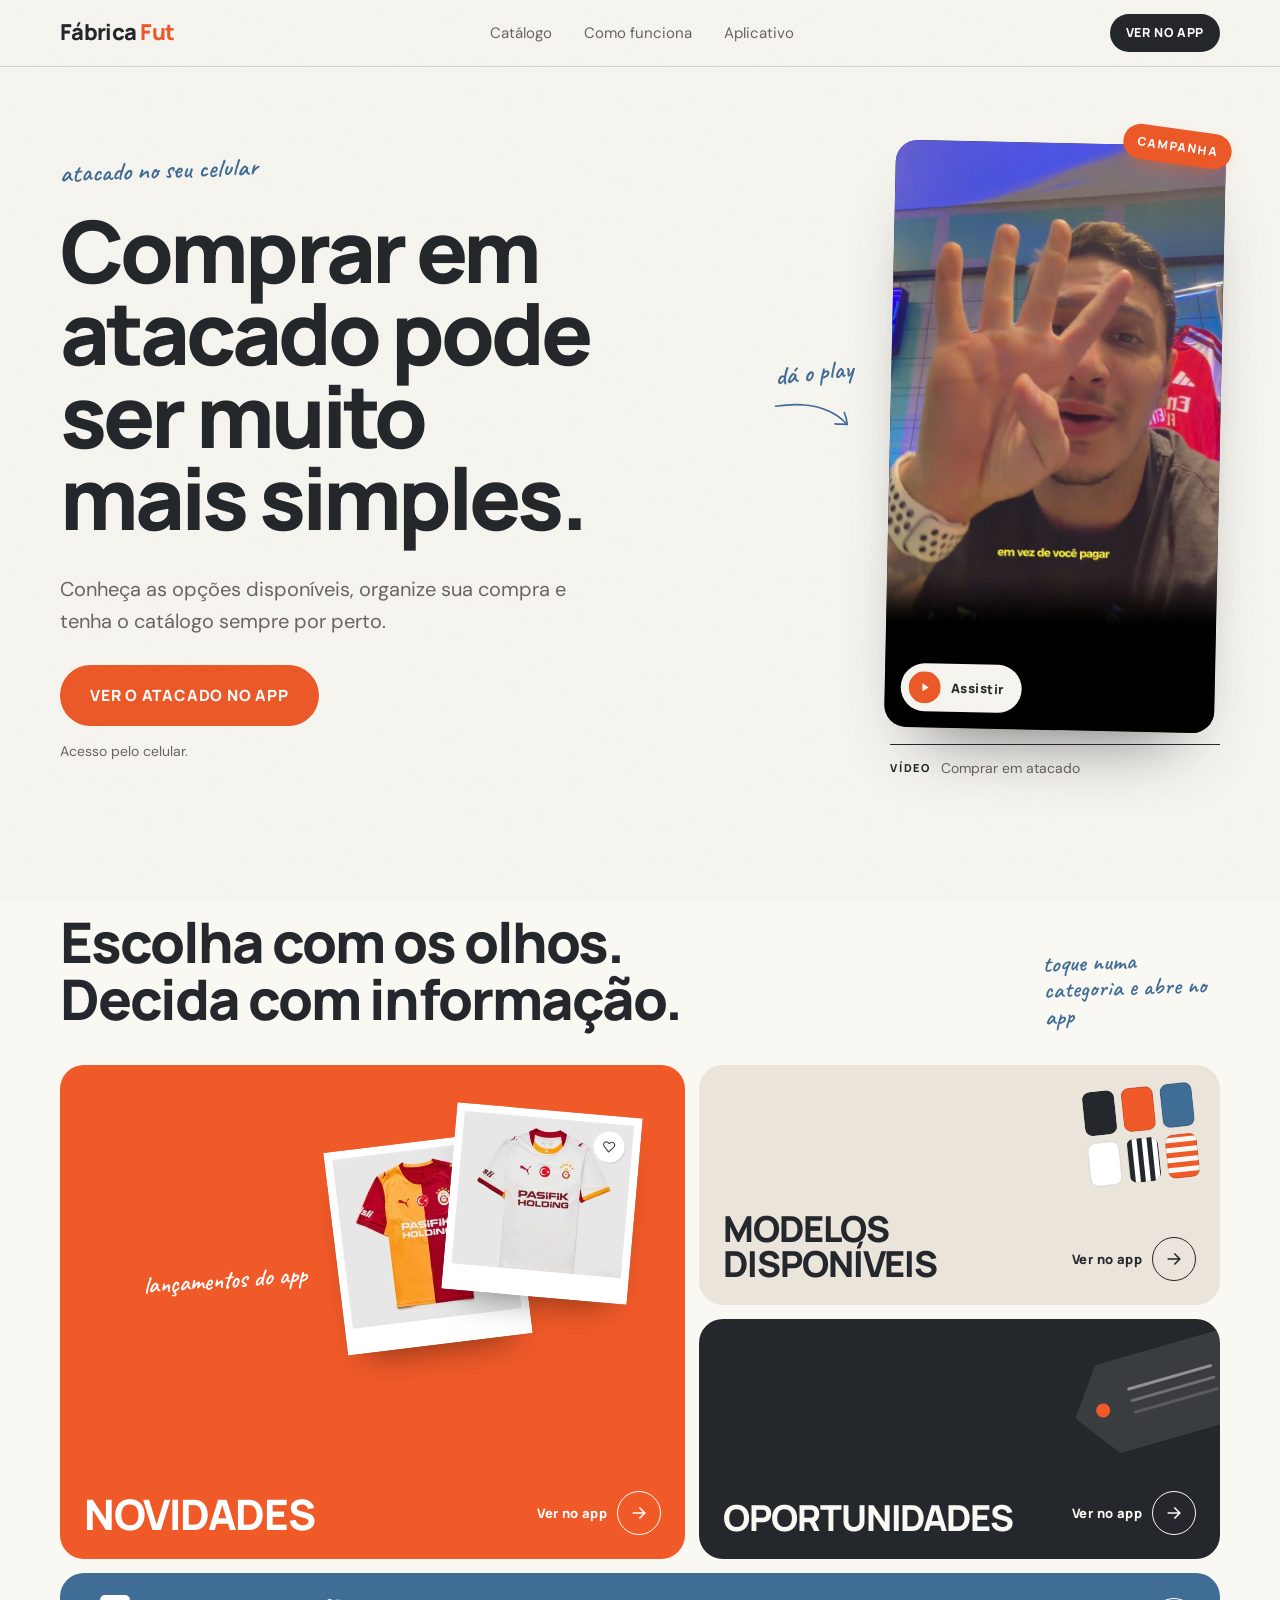
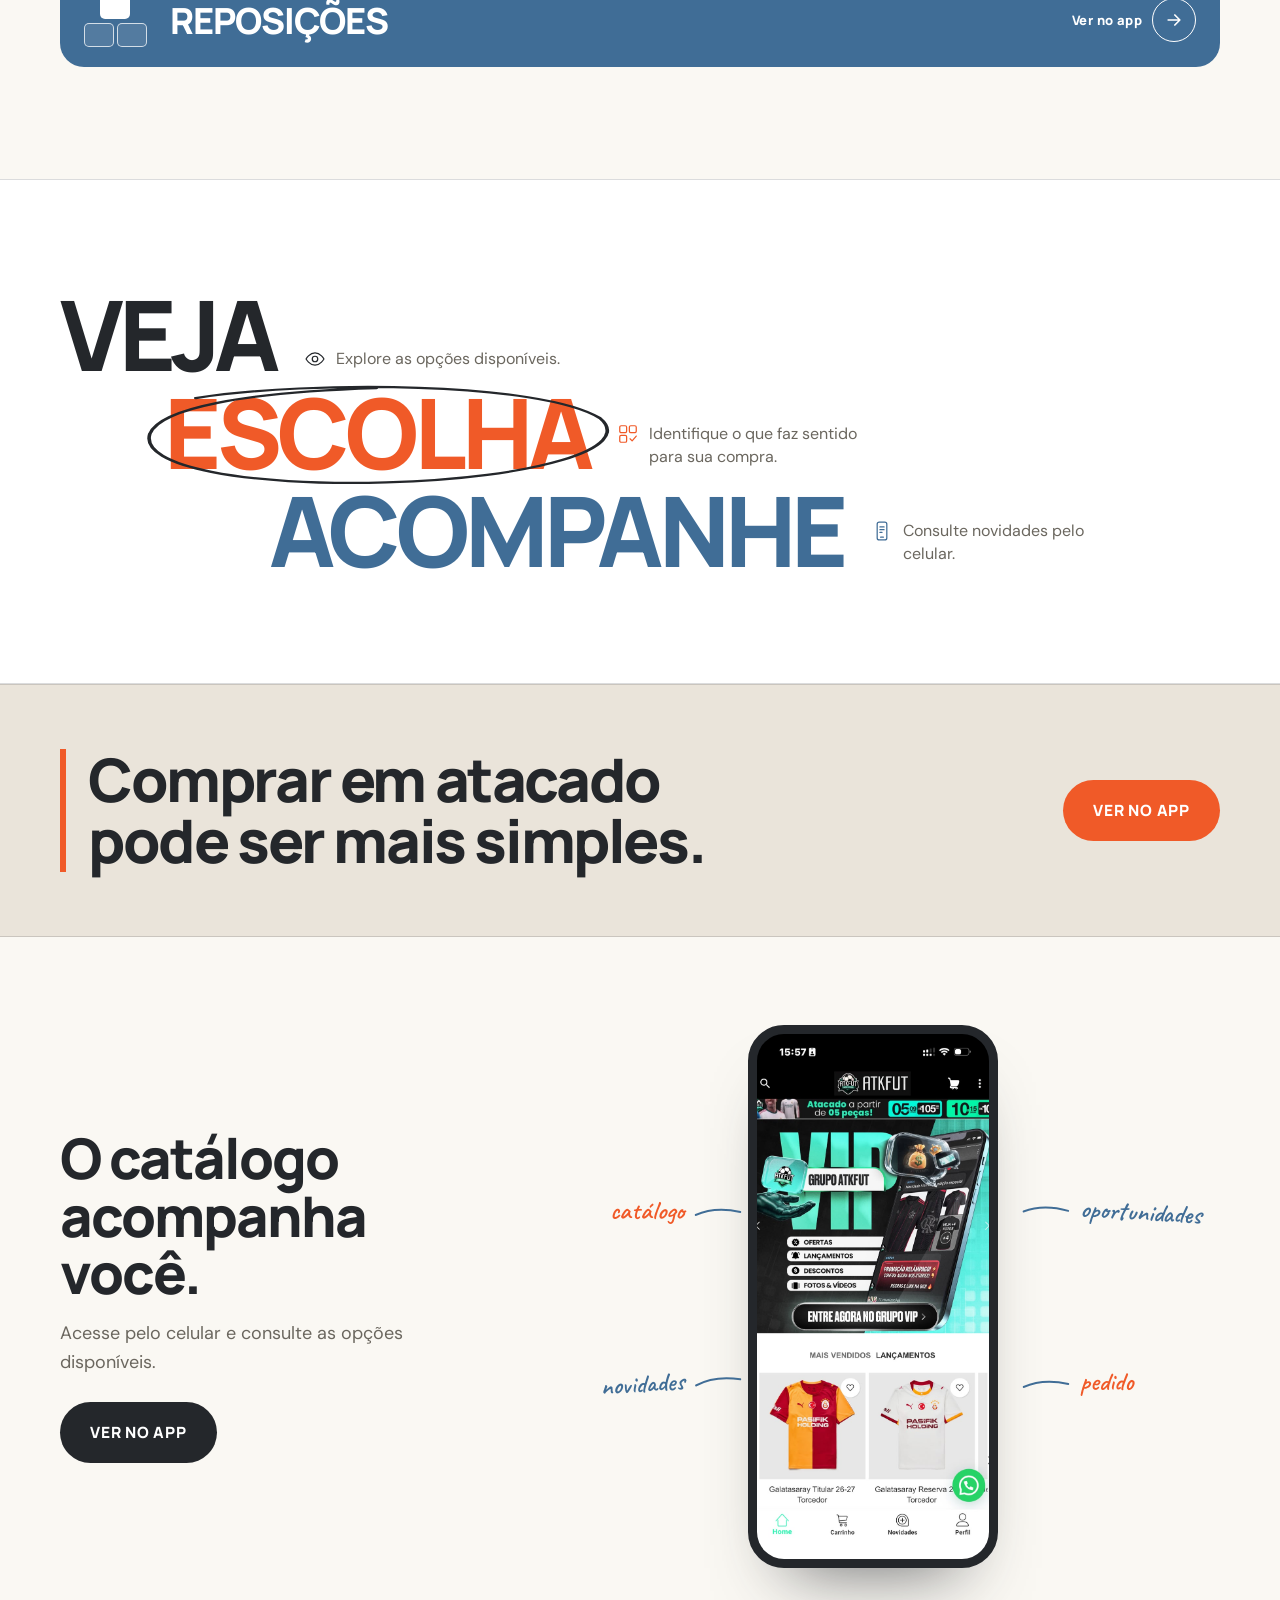
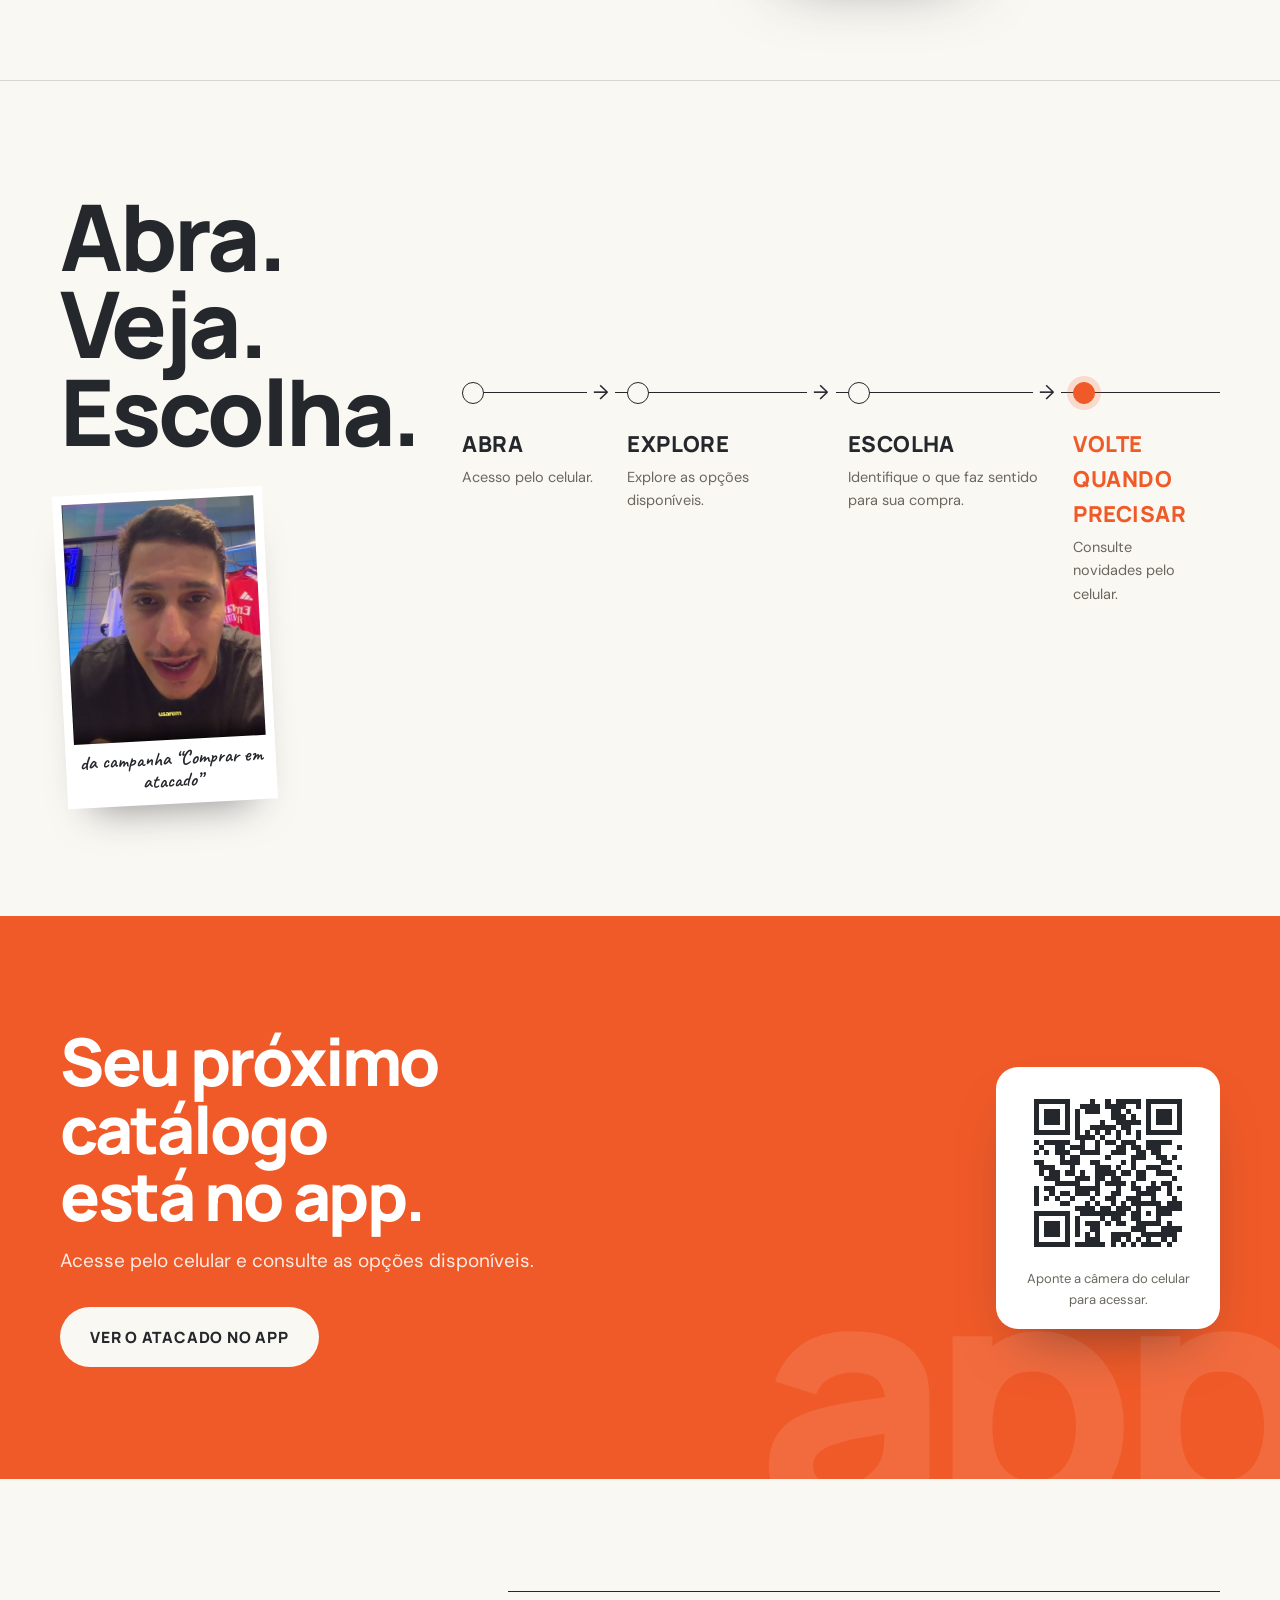
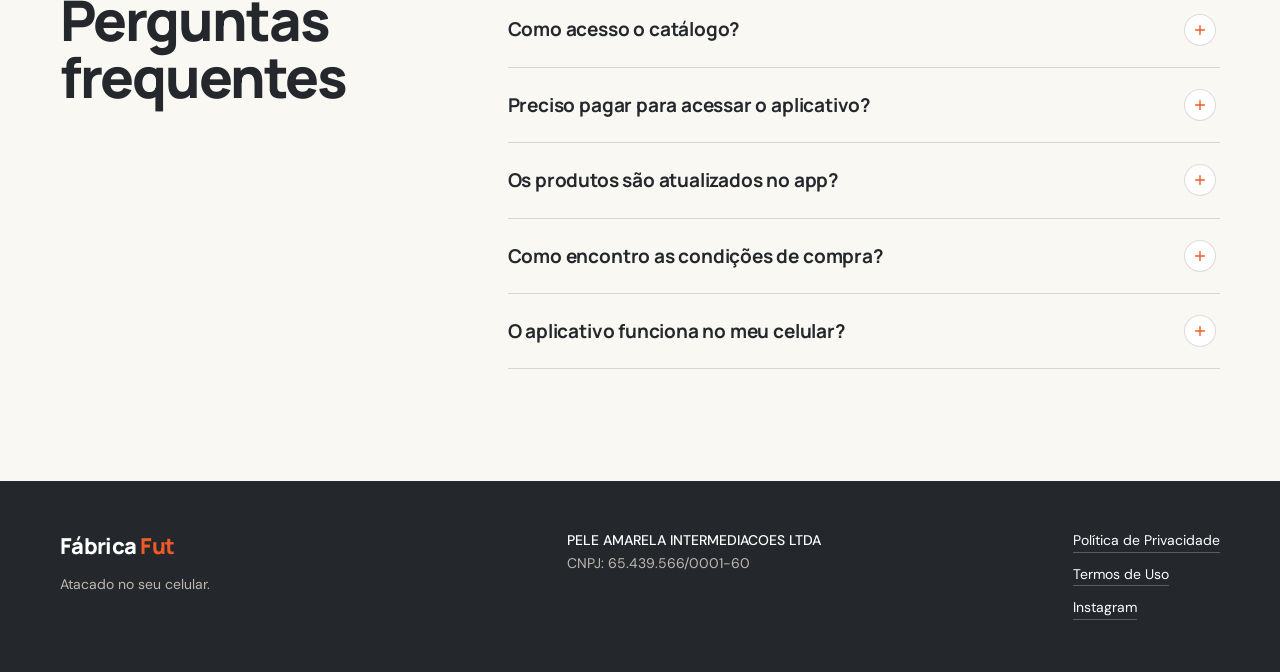
==== commit 98730543: "Restore the previous opening and sections (by request) Co-Authored-By: Claude Opus 5.5 <noreply@anth" ====
--- a/index.html
+++ b/index.html
@@ -14,7 +14,7 @@
 <link rel="preconnect" href="https://fonts.googleapis.com">
 <link rel="preconnect" href="https://fonts.gstatic.com" crossorigin>
 <link rel="stylesheet" href="https://fonts.googleapis.com/css2?family=Caveat:wght@500;600&family=Manrope:wght@500;700;800&family=DM+Sans:opsz,wght@9..40,400;9..40,500;9..40,700&display=swap">
-<link rel="stylesheet" href="style.css?v=12">
+<link rel="stylesheet" href="style.css?v=10">
 </head>
 <body>
 
@@ -52,49 +52,30 @@
 
 <main id="conteudo">
 
-  <!-- HERO: capa de catálogo — título atravessando a página e uma grade com linhas finas -->
+  <!-- HERO -->
   <section class="hero">
-    <div class="wrap">
-      <div class="cover-head">
+    <div class="wrap hero-grid">
+      <div class="hero-head">
         <p class="eyebrow pencil">atacado no seu celular</p>
         <h1>Comprar em atacado pode ser muito mais simples.</h1>
       </div>
 
-      <div class="cover-grid">
-        <div class="cover-text">
-          <p class="lead">Conheça as opções disponíveis, organize sua compra e tenha o catálogo sempre por perto.</p>
-          <a class="btn btn-orange btn-lg" href="https://foxappy.com/link?store=atkfut" data-track="fabrica_app_click" data-location="hero">VER O ATACADO NO APP</a>
-          <p class="micro">Acesso pelo celular.</p>
-          <nav class="toc" aria-label="Categorias do catálogo">
-            <p class="toc-title">No catálogo</p>
-            <a href="#catalogo">Novidades</a>
-            <a href="#catalogo">Modelos disponíveis</a>
-            <a href="#catalogo">Oportunidades</a>
-            <a href="#catalogo">Reposições</a>
-          </nav>
-          <p class="pencil cover-note" aria-hidden="true">dá o play<svg><use href="#h-arrow"/></svg></p>
-        </div>
-
-        <figure class="cover-video">
-          <span class="sticker" aria-hidden="true">Campanha</span>
-          <div class="video" data-video-id="NsGeB67Gk3M" data-track-play="fabrica_video_play">
-            <button type="button" class="video-poster" aria-label="Assistir ao vídeo: Comprar em atacado">
-              <img src="assets/video-capa.jpg" alt="" width="720" height="1280" decoding="async" fetchpriority="high">
-              <span class="play" aria-hidden="true">Assistir</span>
-            </button>
-          </div>
-          <figcaption>Vídeo da campanha “Comprar em atacado”.</figcaption>
-        </figure>
-
-        <div class="cover-shelf">
-          <a class="plate" href="https://foxappy.com/link?store=atkfut" data-track="fabrica_app_click" data-location="hero_vitrine" aria-label="Ver a vitrine no app">
-            <img src="assets/produto-3.jpg" alt="" width="320" height="300" decoding="async">
-          </a>
-          <a class="plate" href="https://foxappy.com/link?store=atkfut" data-track="fabrica_app_click" data-location="hero_vitrine" aria-label="Ver a vitrine no app">
-            <img src="assets/produto-4.jpg" alt="" width="320" height="276" decoding="async">
-          </a>
-          <p class="shelf-caption">Na vitrine do app.</p>
-        </div>
+      <figure class="hero-video">
+        <span class="sticker" aria-hidden="true">Campanha</span>
+        <div class="video" data-video-id="NsGeB67Gk3M" data-track-play="fabrica_video_play">
+          <button type="button" class="video-poster" aria-label="Assistir ao vídeo: Comprar em atacado">
+            <img src="assets/video-capa.jpg" alt="" width="720" height="1280" decoding="async" fetchpriority="high">
+            <span class="play" aria-hidden="true">Assistir</span>
+          </button>
+        </div>
+        <figcaption><span>Vídeo</span>Comprar em atacado</figcaption>
+        <p class="pencil hero-note" aria-hidden="true">dá o play<svg><use href="#h-arrow"/></svg></p>
+      </figure>
+
+      <div class="hero-body">
+        <p class="lead">Conheça as opções disponíveis, organize sua compra e tenha o catálogo sempre por perto.</p>
+        <a class="btn btn-orange btn-lg" href="https://foxappy.com/link?store=atkfut" data-track="fabrica_app_click" data-location="hero">VER O ATACADO NO APP</a>
+        <p class="micro">Acesso pelo celular.</p>
       </div>
     </div>
   </section>
@@ -186,23 +167,22 @@
     </div>
   </section>
 
-  <!-- SEÇÃO 05: a jornada como um ciclo — o último passo (volte quando precisar) leva de volta ao primeiro -->
+  <!-- SEÇÃO 05 -->
   <section class="journey" id="como-funciona">
     <div class="wrap journey-grid">
-      <h2 class="journey-title">Abra.<br>Veja.<br>Escolha.</h2>
-      <div class="cycle">
-        <svg class="cycle-ring" viewBox="0 0 400 400" aria-hidden="true">
-          <circle cx="200" cy="200" r="170"/>
-          <g class="cycle-arrows"><path d="M189 20 207 30 189 40Z" transform="rotate(45 200 200)"/><path d="M189 20 207 30 189 40Z" transform="rotate(135 200 200)"/><path d="M189 20 207 30 189 40Z" transform="rotate(225 200 200)"/><path d="M189 20 207 30 189 40Z" transform="rotate(315 200 200)"/></g>
-        </svg>
-        <img class="cycle-photo" src="assets/quadro.jpg" alt="" width="405" height="720" loading="lazy" decoding="async">
-        <ol class="cycle-steps" aria-label="Jornada">
-          <li class="st-top"><b>Abra</b><span>Acesso pelo celular.</span></li>
-          <li class="st-right"><b>Explore</b><span>Explore as opções disponíveis.</span></li>
-          <li class="st-bottom"><b>Escolha</b><span>Identifique o que faz sentido para sua compra.</span></li>
-          <li class="st-left"><b>Volte quando precisar</b><span>Consulte novidades pelo celular.</span></li>
-        </ol>
-      </div>
+      <div class="journey-side">
+        <h2 class="journey-title">Abra.<br>Veja.<br>Escolha.</h2>
+        <figure class="snap" aria-hidden="true">
+          <img src="assets/quadro.jpg" alt="" width="405" height="720" loading="lazy" decoding="async">
+          <figcaption class="pencil">da campanha “Comprar em atacado”</figcaption>
+        </figure>
+      </div>
+      <ol class="path">
+        <li><b>ABRA</b><span>Acesso pelo celular.</span></li>
+        <li><b>EXPLORE</b><span>Explore as opções disponíveis.</span></li>
+        <li><b>ESCOLHA</b><span>Identifique o que faz sentido para sua compra.</span></li>
+        <li><b>VOLTE QUANDO PRECISAR</b><span>Consulte novidades pelo celular.</span></li>
+      </ol>
     </div>
   </section>
 
--- a/style.css
+++ b/style.css
@@ -53,67 +53,41 @@
 .nav a:hover::after{ right:0; }
 @media (min-width:880px){ .nav{ display:flex; } }
 
-/* hero — capa de catálogo: título atravessando a página, grade de três colunas com linhas finas */
-.hero{ position:relative; padding-block:32px 72px; }
-@media (min-width:960px){ .hero{ padding-block:44px 108px; } }
+/* hero */
+.hero{ position:relative; overflow:hidden; padding-block:28px 40px; }
+.hero-grid{ position:relative; z-index:1; display:grid; grid-template-areas:"head" "video" "body"; gap:26px; }
+.hero-head{ grid-area:head; min-width:0; }
+.hero-video{ grid-area:video; margin:0; }
+.hero-body{ grid-area:body; min-width:0; }
+@media (min-width:960px){
+  .hero{ padding-block:76px 40px; }
+  .hero-grid{ grid-template-columns:1.3fr .7fr; grid-template-areas:"head video" "body video"; column-gap:80px; row-gap:34px; }
+  .hero-head{ align-self:end; }
+  .hero-body{ align-self:start; }
+}
 .eyebrow, .kicker{ font-family:var(--title); font-weight:800; font-size:12px; letter-spacing:.2em; text-transform:uppercase; color:var(--orange); margin-bottom:20px; display:flex; align-items:center; gap:12px; }
 .eyebrow::before, .kicker::before{ content:""; width:32px; height:1px; background:currentColor; }
-.cover-head{ padding-bottom:24px; border-bottom:1.5px solid var(--coal); }
-.cover-head .eyebrow{ margin-bottom:8px; }
-.hero h1{ font-weight:800; font-size:clamp(40px, 7.2vw, 102px); line-height:.97; letter-spacing:-.045em; }
-.lead{ font-size:clamp(17px, 2vw, 20px); color:var(--muted); max-width:36ch; margin-bottom:26px; }
+.hero h1{ font-weight:800; font-size:clamp(40px, 8.4vw, 86px); line-height:.96; letter-spacing:-.045em; }
+.hero h1 em{ font-style:normal; color:var(--orange); }
+.lead{ font-size:clamp(17px, 2vw, 20px); color:var(--muted); max-width:40ch; margin-bottom:28px; }
 .micro{ margin-top:14px; font-size:14px; color:var(--muted); }
-@media (max-width:959px){ .cover-text .btn-lg{ width:100%; } }
-
-.cover-grid{ display:grid; grid-template-areas:"video" "text" "shelf"; gap:30px; padding-top:30px; }
-.cover-text{ grid-area:text; position:relative; min-width:0; }
-.cover-video{ grid-area:video; position:relative; margin:0; justify-self:center; width:min(100%, 320px); }
-.cover-shelf{ grid-area:shelf; display:grid; grid-template-columns:1fr 1fr; gap:12px; align-content:start; }
-@media (min-width:960px){
-  .cover-grid{ grid-template-columns:minmax(0, 1.12fr) minmax(0, 1fr) minmax(0, .8fr); grid-template-areas:"text video shelf"; gap:0; padding-top:0; }
-  .cover-grid > *{ padding:34px 36px 0; }
-  .cover-text{ padding-left:0; }
-  .cover-video{ justify-self:stretch; width:auto; border-left:1px solid var(--line); }
-  .cover-video .video{ max-width:330px; margin-inline:auto; }
-  .cover-video figcaption{ max-width:330px; margin-inline:auto; }
-  .cover-shelf{ grid-template-columns:1fr; border-left:1px solid var(--line); padding-right:0; }
-}
-
-/* índice do catálogo (só no computador) */
-.toc{ display:none; }
-@media (min-width:960px){
-  .toc{ display:grid; margin-top:48px; border-top:1px solid var(--coal); max-width:360px; }
-  .toc-title{ padding:12px 0 6px; font-size:13.5px; color:var(--muted); }
-  .toc a{ display:flex; justify-content:space-between; align-items:center; padding:13px 0; border-bottom:1px solid var(--line); text-decoration:none; font-family:var(--title); font-weight:700; font-size:18px; letter-spacing:-.01em; transition:color .2s, padding .2s; }
-  .toc a::after{ content:""; width:7px; height:7px; border-top:1.5px solid currentColor; border-right:1.5px solid currentColor; transform:rotate(45deg); opacity:.5; }
-  .toc a:hover{ color:var(--orange); padding-left:6px; }
-}
-
-/* nota a lápis apontando para o vídeo */
-.cover-note{ display:none; }
-@media (min-width:960px){
-  .cover-note{ display:flex; flex-direction:column; align-items:flex-end; position:absolute; right:-14px; top:150px; font-size:26px; transform:rotate(-5deg); }
-  .cover-note svg{ width:80px; height:46px; fill:none; stroke:currentColor; stroke-width:2.4; stroke-linecap:round; margin-top:2px; }
-}
-
-/* vídeo como foto da campanha (reto, sem moldura de celular) */
-.sticker{ position:absolute; z-index:2; top:-12px; right:-10px; transform:rotate(6deg); background:var(--orange); color:var(--white); font-family:var(--title); font-weight:800; font-size:13px; padding:7px 14px; border-radius:999px; box-shadow:0 10px 20px -10px rgba(240,90,40,.8); }
-@media (min-width:960px){ .sticker{ right:calc(50% - 175px); top:22px; } }
-.video{ position:relative; aspect-ratio:9 / 16; background:var(--coal); border-radius:8px; overflow:hidden; box-shadow:0 40px 70px -46px rgba(36,39,43,.75); }
+@media (max-width:959px){ .hero-body .btn-lg{ width:100%; } }
+
+.hero-video{ position:relative; width:min(100%, 270px); margin-inline:auto; }
+@media (min-width:960px){ .hero-video{ width:100%; max-width:330px; margin:0 0 0 auto; } }
+.sticker{ position:absolute; z-index:2; top:-14px; right:-12px; transform:rotate(8deg); background:var(--orange); color:var(--white); font-family:var(--title); font-weight:800; font-size:12px; letter-spacing:.14em; text-transform:uppercase; padding:8px 14px; border-radius:999px; box-shadow:0 10px 20px -10px rgba(240,90,40,.8); }
+.hero-video figcaption{ display:flex; align-items:center; gap:10px; padding-top:12px; margin-top:14px; border-top:1px solid var(--coal); font-size:14px; color:var(--muted); }
+.hero-video figcaption span{ font-family:var(--title); font-weight:800; font-size:11px; letter-spacing:.16em; text-transform:uppercase; color:var(--coal); }
+.video{ position:relative; aspect-ratio:9 / 16; background:var(--coal); border-radius:22px; overflow:hidden; box-shadow:0 40px 70px -40px rgba(36,39,43,.7); }
 .video iframe{ position:absolute; inset:0; width:100%; height:100%; border:0; }
 .video-poster{ position:absolute; inset:0; padding:0; border:0; background:var(--coal); cursor:pointer; }
 .video-poster img{ width:100%; height:100%; object-fit:cover; transition:transform .5s; }
-.video-poster:hover img{ transform:scale(1.03); }
+.video-poster:hover img{ transform:scale(1.04); }
 .play{ position:absolute; left:16px; bottom:16px; display:inline-flex; align-items:center; gap:10px; background:var(--paper); color:var(--coal); border-radius:999px; padding:8px 18px 8px 8px; font-family:var(--title); font-weight:800; font-size:13px; letter-spacing:.04em; transition:transform .2s; }
 .play::before{ content:""; width:32px; height:32px; border-radius:50%; background:var(--orange) url("data:image/svg+xml,%3Csvg xmlns='http://www.w3.org/2000/svg' viewBox='0 0 16 16'%3E%3Cpath d='M6 4.5v7l5.5-3.5z' fill='%23fff'/%3E%3C/svg%3E") center/18px no-repeat; }
 .video-poster:hover .play{ transform:translateY(-3px); }
-.cover-video figcaption, .shelf-caption{ padding-top:12px; font-size:13.5px; color:var(--muted); }
-.shelf-caption{ grid-column:1 / -1; padding-top:2px; }
-
-/* vitrine: duas camisas reais do app */
-.plate{ display:block; aspect-ratio:1 / .92; border-radius:8px; overflow:hidden; background:#ECECEC; }
-.plate img{ width:100%; height:100%; object-fit:cover; object-position:center top; transition:transform .4s; }
-.plate:hover img{ transform:scale(1.03); }
+
+.hero-word{ position:relative; z-index:0; margin:20px 0 0; font-family:var(--title); font-weight:800; font-size:clamp(80px, 23vw, 330px); line-height:.8; letter-spacing:-.06em; color:var(--sand); white-space:nowrap; text-align:center; user-select:none; }
 
 /* seções */
 section{ padding-block:64px; }
@@ -228,12 +202,25 @@
 
 /* 05 */
 .journey{ border-top:1px solid var(--line); }
-.journey-grid{ display:grid; gap:36px; }
-@media (min-width:960px){ .journey-grid{ grid-template-columns:.62fr 1.38fr; align-items:center; gap:24px; } }
+.journey-grid{ display:grid; gap:44px; }
+@media (min-width:960px){ .journey-grid{ grid-template-columns:.6fr 1.4fr; align-items:center; } }
 .journey-title{ font-size:clamp(46px, 8vw, 92px); line-height:.95; }
+.journey-title em{ font-style:normal; color:var(--orange); }
+.path{ list-style:none; margin:0; padding:0; display:grid; }
+.path li{ position:relative; font-family:var(--title); font-weight:800; font-size:clamp(20px, 2.6vw, 26px); letter-spacing:.02em; padding:18px 0 18px 40px; border-bottom:1px solid var(--line); }
+.path li::before{ content:""; position:absolute; left:2px; top:50%; width:20px; height:20px; transform:translateY(-50%); border-radius:50%; border:1.5px solid var(--coal); background:var(--paper); }
+.path li:last-child{ color:var(--orange); border-bottom:0; }
+.path li:last-child::before{ background:var(--orange); border-color:var(--orange); box-shadow:0 0 0 6px rgba(240,90,40,.18); }
+@media (min-width:960px){
+  .path{ grid-template-columns:auto auto auto 1.3fr; gap:0; }
+  .path li{ border-bottom:0; border-top:1.5px solid var(--coal); padding:34px 34px 0 0; font-size:22px; }
+  .path li::before{ left:0; top:0; }
+  .path li:not(:last-child)::after{ content:"→"; position:absolute; right:12px; top:-17px; font-family:var(--body); font-weight:400; font-size:20px; background:var(--paper); padding:0 6px; }
+}
 
 /* CTA final */
 .final{ background:var(--orange); color:var(--white); position:relative; overflow:hidden; }
+.final::after{ content:"app"; position:absolute; right:-2vw; bottom:-6vw; font-family:var(--title); font-weight:800; font-size:clamp(140px, 26vw, 360px); letter-spacing:-.06em; line-height:1; color:rgba(255,255,255,.1); pointer-events:none; }
 .final-grid{ position:relative; z-index:1; display:grid; gap:32px; align-items:center; }
 .final h2{ font-size:clamp(34px, 5.8vw, 66px); max-width:14ch; margin-bottom:16px; }
 .final p{ font-size:19px; color:rgba(255,255,255,.88); max-width:38ch; margin-bottom:30px; }
@@ -281,6 +268,13 @@
 
 /* ---------- complementos ---------- */
 
+/* faixa de categorias no topo */
+.index{ position:relative; z-index:1; display:flex; flex-wrap:wrap; align-items:center; gap:10px 12px; margin-top:34px; padding-top:22px; border-top:1px solid var(--line); }
+.index-label{ font-family:var(--title); font-weight:800; font-size:11px; letter-spacing:.2em; text-transform:uppercase; color:var(--muted); margin-right:6px; }
+.index a{ text-decoration:none; font-family:var(--title); font-weight:700; font-size:14px; padding:8px 16px; border:1px solid var(--coal); border-radius:999px; transition:background .15s, color .15s; }
+.index a:hover{ background:var(--coal); color:var(--paper); }
+.index a:first-of-type{ background:var(--orange); border-color:var(--orange); color:var(--white); }
+@media (min-width:960px){ .index{ margin-top:56px; } }
 
 /* botão no fim de "consultar" */
 
@@ -301,6 +295,11 @@
 @media (max-width:959px){ .app-btn{ width:100%; } }
 .app-visual .notes{ position:relative; z-index:2; }
 
+/* legendas da jornada */
+.path li b{ display:block; font-weight:800; }
+.path li span{ display:block; font-family:var(--body); font-weight:400; font-size:15px; letter-spacing:0; color:var(--muted); margin-top:4px; max-width:24ch; }
+.path li::before{ top:30px; }
+@media (min-width:960px){ .path li::before{ top:0; } .path li span{ font-size:14.5px; } }
 
 /* ---------- toque humano (v9): papel, lápis, fotos reais ---------- */
 :root{ --hand:'Caveat', 'Segoe Print', cursive; --grain: url("data:image/svg+xml,%3Csvg xmlns='http://www.w3.org/2000/svg' width='180' height='180'%3E%3Cfilter id='n'%3E%3CfeTurbulence type='fractalNoise' baseFrequency='.85' numOctaves='2' stitchTiles='stitch'/%3E%3CfeColorMatrix values='0 0 0 0 0 0 0 0 0 0 0 0 0 0 0 0 0 0 .55 0'/%3E%3C/filter%3E%3Crect width='100%25' height='100%25' filter='url(%23n)'/%3E%3C/svg%3E"); }
@@ -308,6 +307,12 @@
 .pencil{ font-family:var(--hand); font-weight:600; color:var(--blue); line-height:1.1; letter-spacing:0; text-transform:none; }
 
 /* hero */
+.hero{ padding-bottom:72px; }
+@media (min-width:960px){ .hero{ padding-bottom:110px; } }
+.hero-video .video{ transform:rotate(1.2deg); }
+.hero-note{ position:absolute; left:-118px; top:34%; display:flex; flex-direction:column; align-items:flex-end; font-size:26px; transform:rotate(-6deg); }
+.hero-note svg{ width:84px; height:48px; fill:none; stroke:currentColor; stroke-width:2.4; stroke-linecap:round; margin-top:2px; transform:rotate(-8deg); }
+@media (max-width:959px){ .hero-note{ display:none; } }
 
 /* catálogo */
 .cat-head{ display:flex; flex-wrap:wrap; align-items:flex-end; justify-content:space-between; gap:12px 32px; }
@@ -336,6 +341,12 @@
   .notes-left li:first-child, .notes-right li:last-child{ color:var(--orange); }
 }
 
+/* jornada: foto da campanha */
+.journey-side{ display:flex; flex-direction:column; gap:36px; }
+.snap{ margin:0; width:210px; background:#fff; padding:9px 9px 0; transform:rotate(-3deg); box-shadow:0 26px 40px -26px rgba(36,39,43,.55); }
+.snap img{ width:100%; height:auto; aspect-ratio:4 / 5; object-fit:cover; object-position:center 30%; }
+.snap figcaption{ padding:8px 2px 12px; font-size:20px; color:var(--coal); text-align:center; }
+@media (max-width:959px){ .snap{ width:180px; align-self:flex-end; margin-top:-80px; } }
 
 /* revisão: etiqueta do topo como anotação a lápis; cartões sem levantar */
 .hero .eyebrow.pencil{ font-family:var(--hand); font-weight:600; font-size:26px; letter-spacing:0; text-transform:none; color:var(--blue); transform:rotate(-2deg); transform-origin:left center; }
@@ -347,26 +358,3 @@
 html{ touch-action:manipulation; -webkit-tap-highlight-color:rgba(240,90,40,.18); }
 main [id]{ scroll-margin-top:84px; }
 @media (max-width:959px){ html{ scroll-padding-bottom:96px; } }
-
-/* jornada em ciclo: anel de linha fina, setas no sentido horário, a foto da campanha no centro */
-.cycle{ position:relative; width:min(100%, 660px); aspect-ratio:1 / .8; margin-inline:auto; }
-.cycle-ring{ position:absolute; left:50%; top:50%; width:54%; aspect-ratio:1; transform:translate(-50%, -50%); fill:none; stroke:var(--coal); stroke-width:1.4; overflow:visible; }
-.cycle-arrows path{ fill:var(--orange); stroke:var(--orange); stroke-width:2; stroke-linejoin:round; }
-.cycle-photo{ position:absolute; left:50%; top:50%; width:29%; height:auto; aspect-ratio:1; transform:translate(-50%, -50%) rotate(-3deg); border-radius:50%; object-fit:cover; object-position:center 26%; border:6px solid var(--white); box-shadow:0 22px 40px -22px rgba(36,39,43,.6); }
-.cycle-steps{ list-style:none; margin:0; padding:0; }
-.cycle-steps li{ position:absolute; display:flex; flex-direction:column; gap:4px; }
-.cycle-steps b{ font-family:var(--title); font-weight:800; font-size:clamp(16px, 2.1vw, 24px); line-height:1.1; letter-spacing:-.015em; }
-.cycle-steps span{ font-size:14.5px; line-height:1.45; color:var(--muted); }
-.st-top{ left:50%; top:0; width:44%; transform:translateX(-50%); align-items:center; text-align:center; }
-.st-bottom{ left:50%; bottom:0; width:44%; transform:translateX(-50%); align-items:center; text-align:center; }
-.st-right{ left:79%; top:50%; width:21%; transform:translateY(-50%); }
-.st-left{ right:79%; top:50%; width:21%; transform:translateY(-50%); align-items:flex-end; text-align:right; }
-.st-left b{ color:var(--orange); }
-@media (max-width:640px){
-  .cycle{ aspect-ratio:1 / .74; }
-  .cycle-ring{ width:46%; }
-  .cycle-photo{ width:25%; border-width:4px; }
-  .cycle-steps span{ display:none; }
-  .st-right{ left:76%; width:24%; }
-  .st-left{ right:76%; width:24%; }
-}
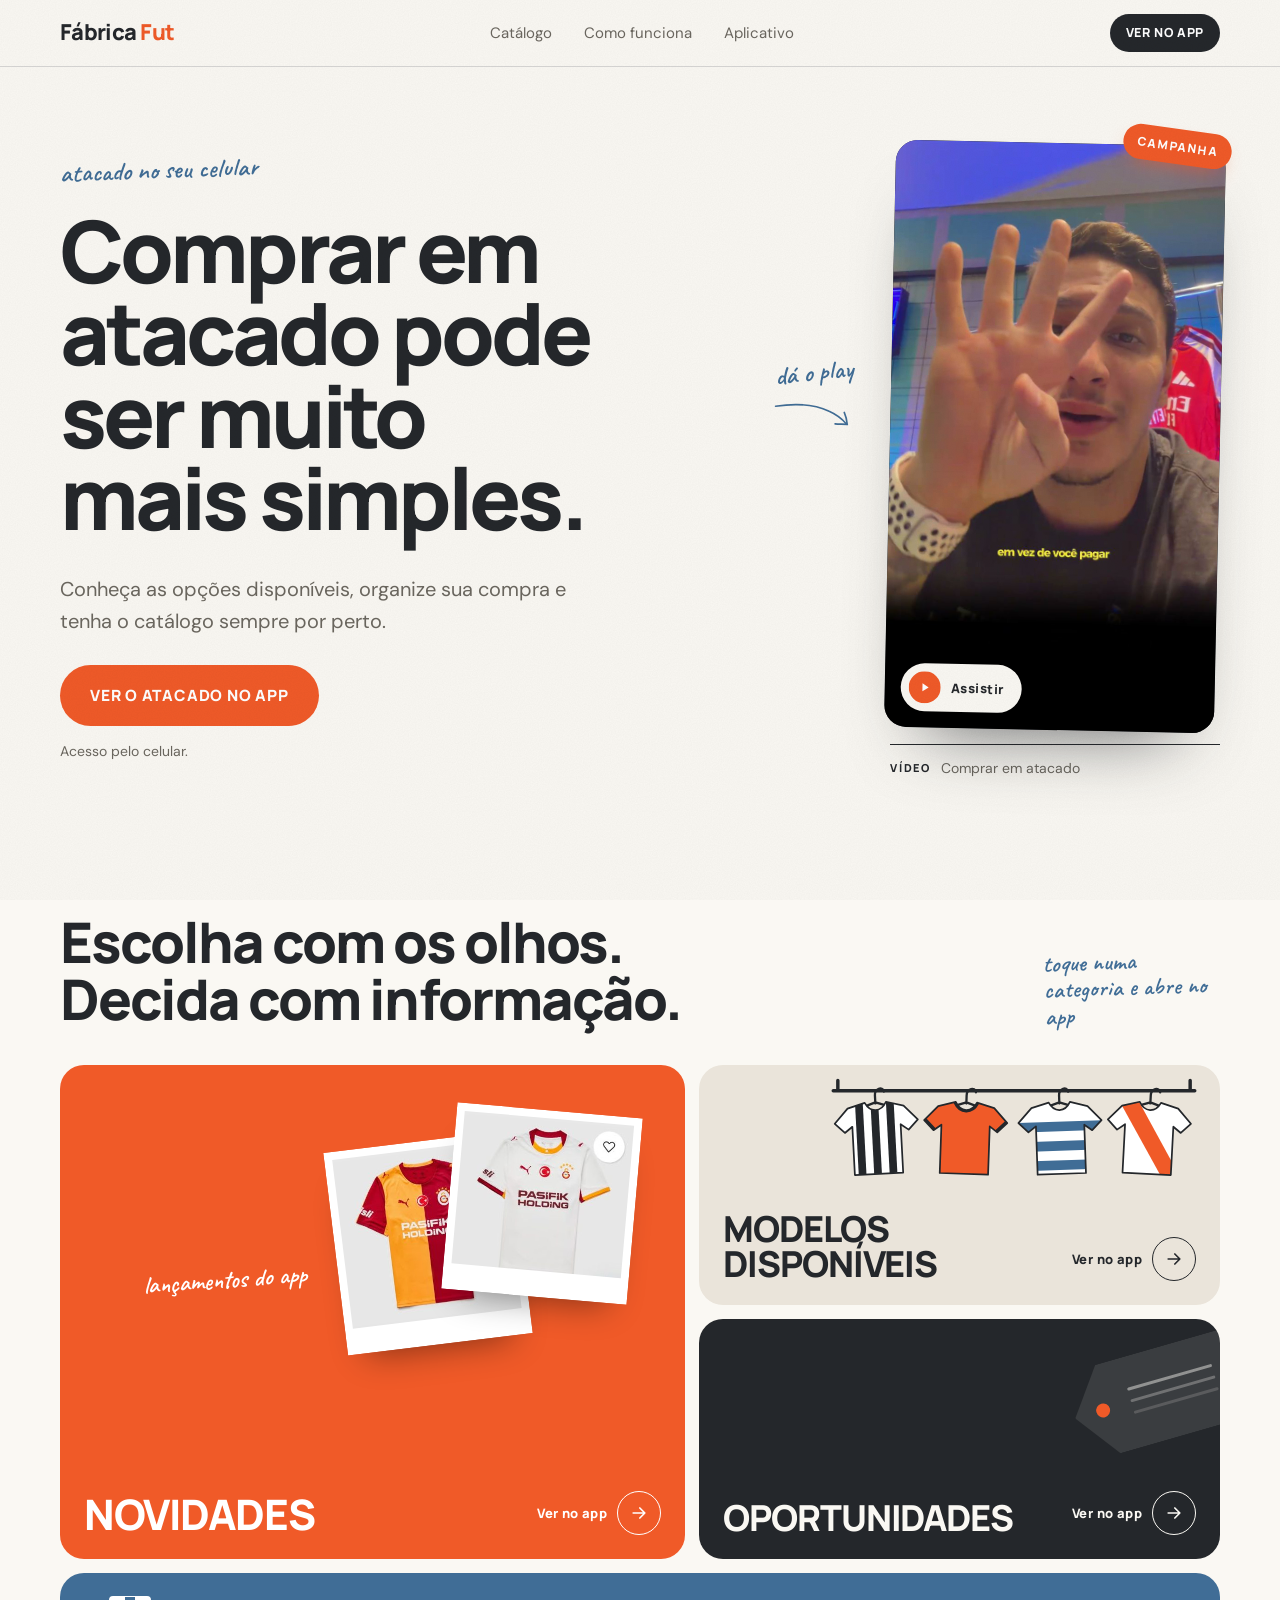
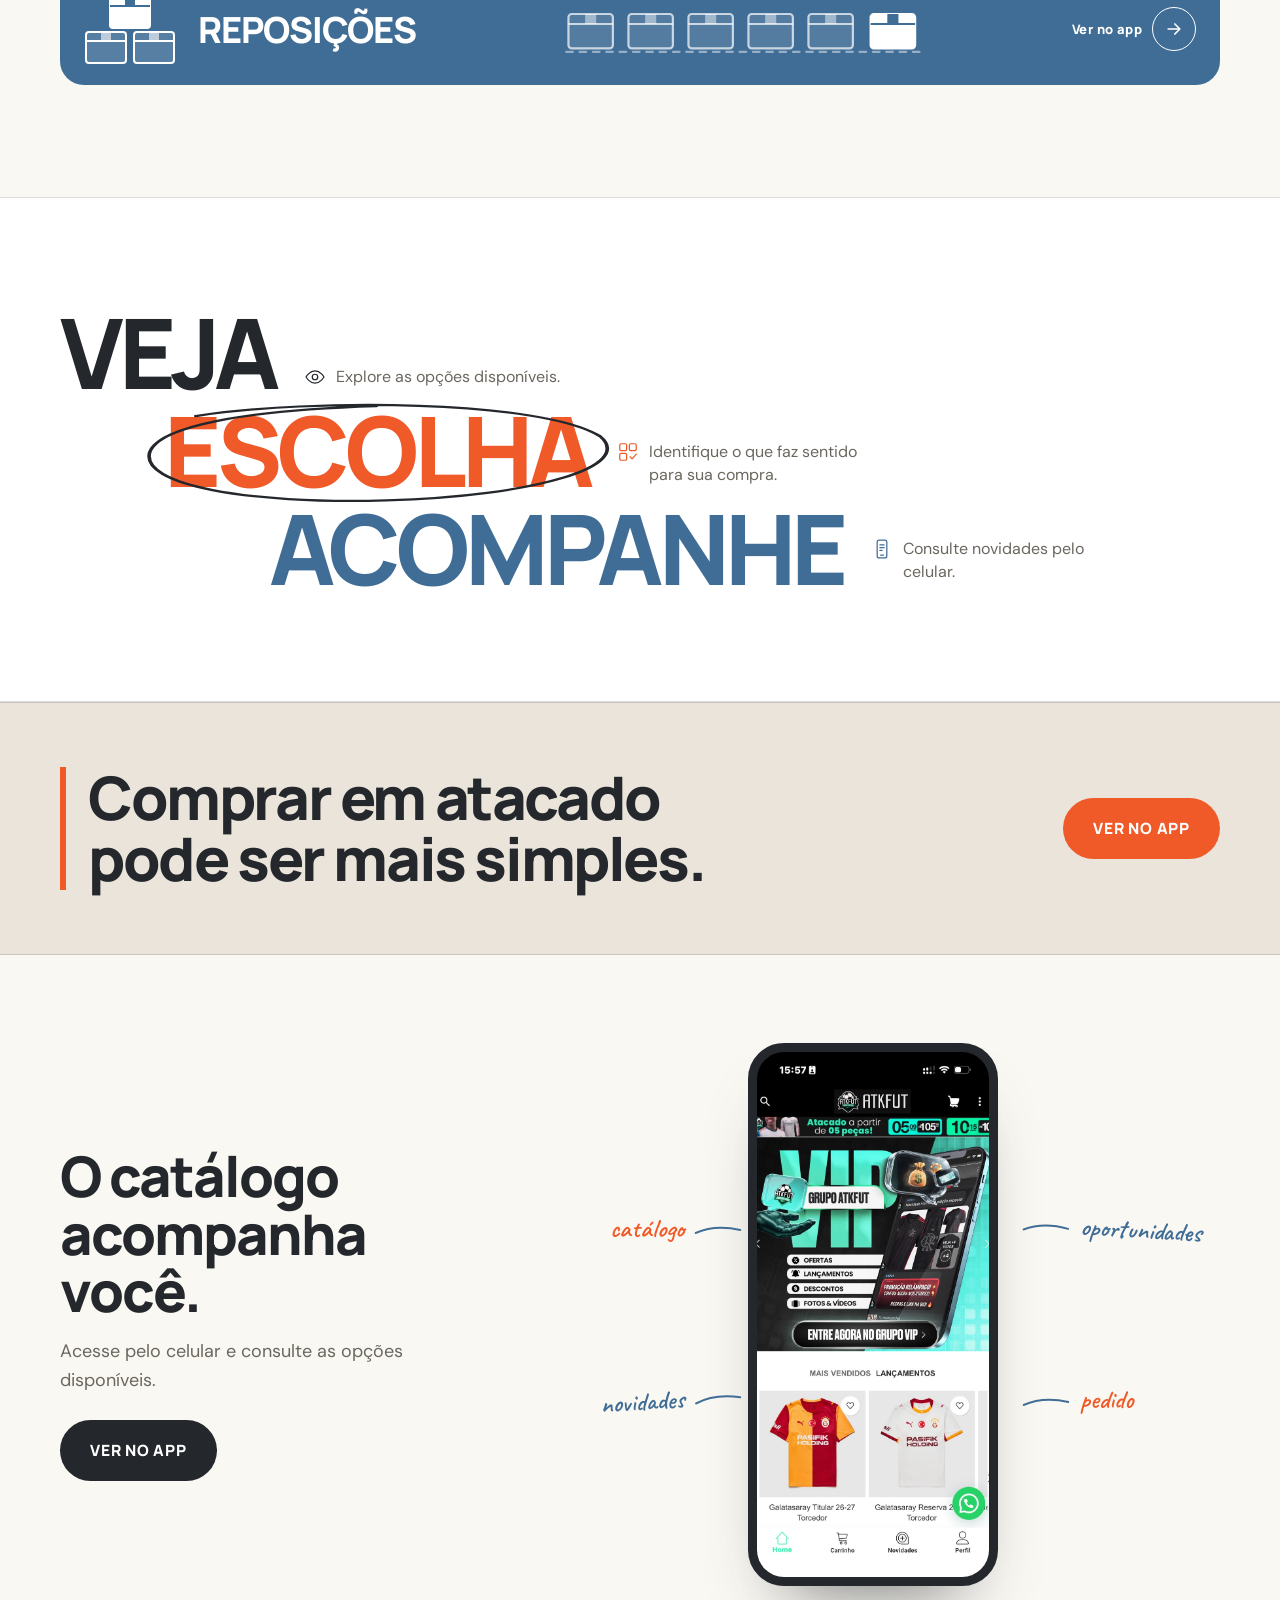
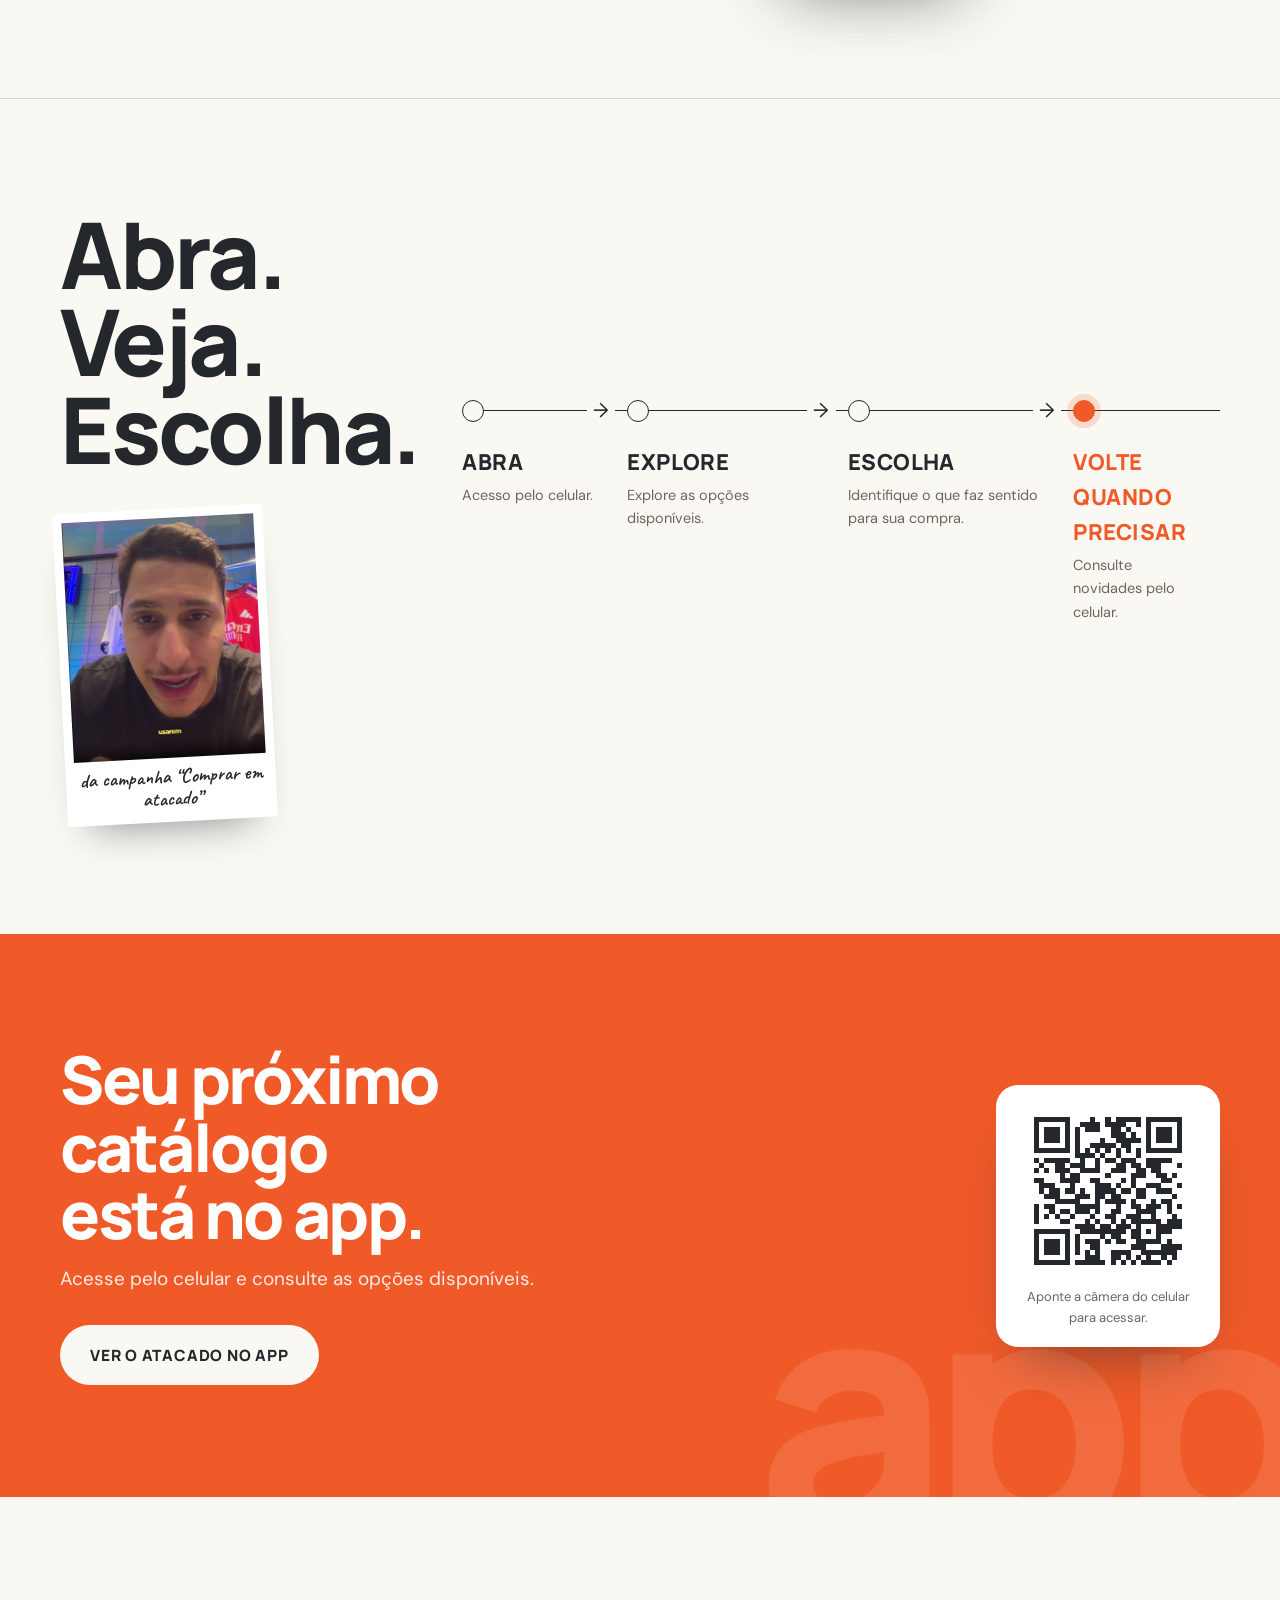
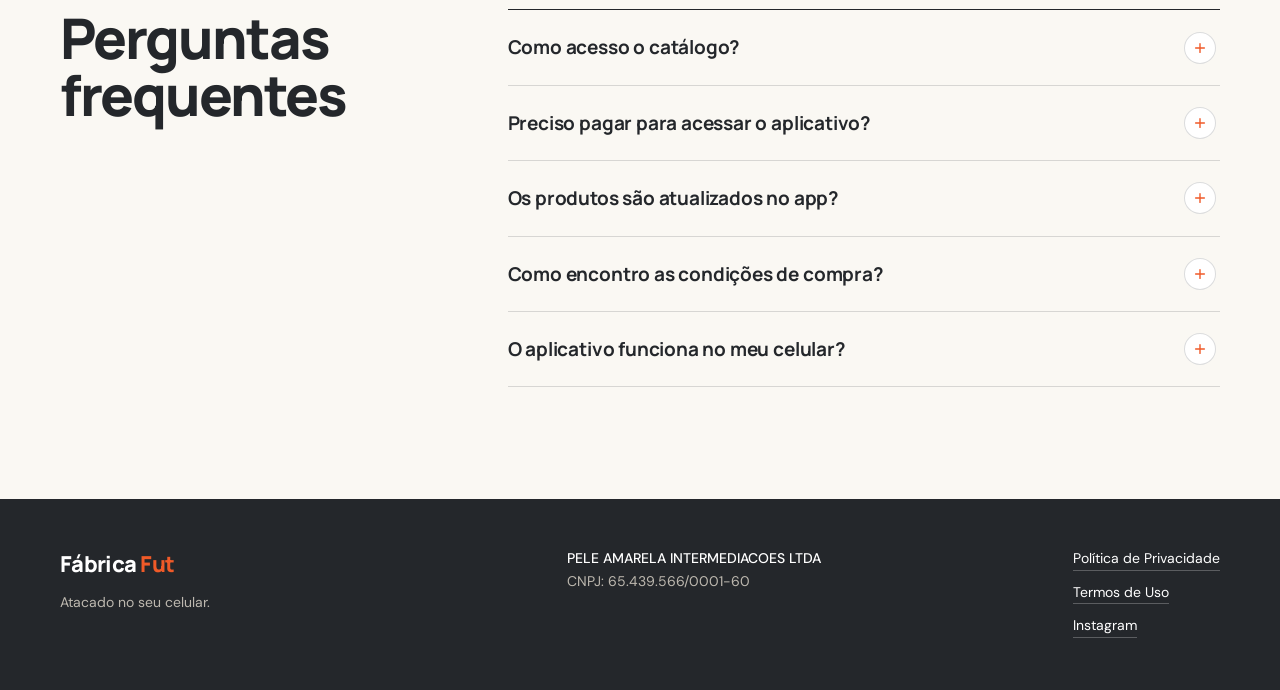
==== commit 01029eaf: "Catalog tiles: jerseys on a rack for available models, carton boxes for restock Co-Authored-By: Clau" ====
--- a/index.html
+++ b/index.html
@@ -14,7 +14,7 @@
 <link rel="preconnect" href="https://fonts.googleapis.com">
 <link rel="preconnect" href="https://fonts.gstatic.com" crossorigin>
 <link rel="stylesheet" href="https://fonts.googleapis.com/css2?family=Caveat:wght@500;600&family=Manrope:wght@500;700;800&family=DM+Sans:opsz,wght@9..40,400;9..40,500;9..40,700&display=swap">
-<link rel="stylesheet" href="style.css?v=10">
+<link rel="stylesheet" href="style.css?v=14">
 </head>
 <body>
 
@@ -98,7 +98,7 @@
           <span class="cat-foot"><span class="cat-name">NOVIDADES</span><span class="cat-go"><span class="cat-go-t">Ver no app</span><span class="cat-go-ic"><svg class="ic"><use href="#i-arrow"/></svg></span></span></span>
         </a>
         <a class="cat cat-b" href="https://foxappy.com/link?store=atkfut" data-track="fabrica_app_click" data-location="catalogo_modelos">
-          <span class="art-swatch" aria-hidden="true"><i></i><i></i><i></i><i></i><i></i><i></i></span>
+          <svg class="art-rack" viewBox="0 0 330 96" aria-hidden="true"><defs><clipPath id="fb-kit"><path d="M34 4C37 10 41 12 45 12C49 12 53 10 56 4L74 9L88 24L78 34L70 28L70 78L20 78L20 28L12 34L2 24L16 9Z"/></clipPath></defs><path class="rod" d="M8 12H322M12 12V3M318 12V3"/><g class="kit" style="transform-origin:44px 12px"><g transform="rotate(-3 44 12)"><path class="hanger" d="M44 23V16C44 10 51 8 52 13M17 31L44 22L71 31"/><g transform="translate(6.20 18.64) scale(0.84)"><g clip-path="url(#fb-kit)"><rect class="f-w" width="90" height="80"/><rect class="f-c" x="24" width="8" height="80"/><rect class="f-c" x="40" width="8" height="80"/><rect class="f-c" x="56" width="8" height="80"/></g><path class="kit-line" d="M34 4C37 10 41 12 45 12C49 12 53 10 56 4L74 9L88 24L78 34L70 28L70 78L20 78L20 28L12 34L2 24L16 9Z"/></g></g></g><g class="kit" style="transform-origin:124px 12px"><g transform="rotate(2 124 12)"><path class="hanger" d="M124 23V16C124 10 131 8 132 13M97 31L124 22L151 31"/><g transform="translate(86.20 18.64) scale(0.84)"><g clip-path="url(#fb-kit)"><rect class="f-o" width="90" height="80"/><path class="s-c" d="M34 4C37 10 41 12 45 12C49 12 53 10 56 4" stroke-width="5"/><path class="s-c" d="M2 24L12 34M88 24L78 34" stroke-width="6"/></g><path class="kit-line" d="M34 4C37 10 41 12 45 12C49 12 53 10 56 4L74 9L88 24L78 34L70 28L70 78L20 78L20 28L12 34L2 24L16 9Z"/></g></g></g><g class="kit" style="transform-origin:204px 12px"><g transform="rotate(-2 204 12)"><path class="hanger" d="M204 23V16C204 10 211 8 212 13M177 31L204 22L231 31"/><g transform="translate(166.20 18.64) scale(0.84)"><g clip-path="url(#fb-kit)"><rect class="f-w" width="90" height="80"/><rect class="f-b" y="24" width="90" height="10"/><rect class="f-b" y="44" width="90" height="10"/><rect class="f-b" y="64" width="90" height="10"/></g><path class="kit-line" d="M34 4C37 10 41 12 45 12C49 12 53 10 56 4L74 9L88 24L78 34L70 28L70 78L20 78L20 28L12 34L2 24L16 9Z"/></g></g></g><g class="kit" style="transform-origin:284px 12px"><g transform="rotate(3 284 12)"><path class="hanger" d="M284 23V16C284 10 291 8 292 13M257 31L284 22L311 31"/><g transform="translate(246.20 18.64) scale(0.84)"><g clip-path="url(#fb-kit)"><rect class="f-w" width="90" height="80"/><path class="f-o" d="M14 6L32 2L80 80L60 80Z"/></g><path class="kit-line" d="M34 4C37 10 41 12 45 12C49 12 53 10 56 4L74 9L88 24L78 34L70 28L70 78L20 78L20 28L12 34L2 24L16 9Z"/></g></g></g></svg>
           <span class="cat-foot"><span class="cat-name">MODELOS<br>DISPONÍVEIS</span><span class="cat-go"><span class="cat-go-t">Ver no app</span><span class="cat-go-ic"><svg class="ic"><use href="#i-arrow"/></svg></span></span></span>
         </a>
         <a class="cat cat-c" href="https://foxappy.com/link?store=atkfut" data-track="fabrica_app_click" data-location="catalogo_oportunidades">
@@ -106,8 +106,9 @@
           <span class="cat-foot"><span class="cat-name">OPORTUNIDADES</span><span class="cat-go"><span class="cat-go-t">Ver no app</span><span class="cat-go-ic"><svg class="ic"><use href="#i-arrow"/></svg></span></span></span>
         </a>
         <a class="cat cat-d" href="https://foxappy.com/link?store=atkfut" data-track="fabrica_app_click" data-location="catalogo_reposicoes">
-          <span class="art-boxes" aria-hidden="true"><i></i><i></i><i></i></span>
+          <svg class="art-boxes" viewBox="0 0 92 72" aria-hidden="true"><g class="bx"><rect class="box" x="2" y="39" width="40" height="31" rx="3"/><path class="lid" d="M2 48H42"/><rect class="tape" x="17" y="39" width="10" height="9"/></g><g class="bx"><rect class="box" x="50" y="39" width="40" height="31" rx="3"/><path class="lid" d="M50 48H90"/><rect class="tape" x="65" y="39" width="10" height="9"/></g><g class="bx bx-top"><rect class="box" x="26" y="4" width="40" height="31" rx="3"/><path class="lid" d="M26 13H66"/><rect class="tape" x="41" y="4" width="10" height="9"/></g></svg>
           <span class="cat-d-text"><span class="cat-name">REPOSIÇÕES</span></span>
+          <svg class="shelf" viewBox="0 0 324 46" aria-hidden="true"><path class="shelf-line" d="M2 43H322"/><g class="bx"><rect class="box" x="4" y="9" width="40" height="31" rx="3"/><path class="lid" d="M4 18H44"/><rect class="tape" x="19" y="9" width="10" height="9"/></g><g class="bx"><rect class="box" x="58" y="9" width="40" height="31" rx="3"/><path class="lid" d="M58 18H98"/><rect class="tape" x="73" y="9" width="10" height="9"/></g><g class="bx"><rect class="box" x="112" y="9" width="40" height="31" rx="3"/><path class="lid" d="M112 18H152"/><rect class="tape" x="127" y="9" width="10" height="9"/></g><g class="bx"><rect class="box" x="166" y="9" width="40" height="31" rx="3"/><path class="lid" d="M166 18H206"/><rect class="tape" x="181" y="9" width="10" height="9"/></g><g class="bx"><rect class="box" x="220" y="9" width="40" height="31" rx="3"/><path class="lid" d="M220 18H260"/><rect class="tape" x="235" y="9" width="10" height="9"/></g><g class="bx bx-new"><rect class="box" x="276" y="9" width="40" height="31" rx="3"/><path class="lid" d="M276 18H316"/><rect class="tape" x="291" y="9" width="10" height="9"/></g></svg>
           <span class="cat-go"><span class="cat-go-t">Ver no app</span><span class="cat-go-ic"><svg class="ic"><use href="#i-arrow"/></svg></span></span>
         </a>
       </div>
--- a/style.css
+++ b/style.css
@@ -138,15 +138,15 @@
 @media (max-width:759px){ .cat-a{ min-height:340px; } .art-stack{ top:12%; right:10%; width:42%; } }
 
 /* Modelos disponíveis: cartela de amostras */
-.art-swatch{ position:absolute; z-index:-1; right:24px; top:22px; display:grid; grid-template-columns:repeat(3, 32px); gap:7px; transform:rotate(-6deg); transition:transform .4s; }
-.art-swatch i{ height:44px; border-radius:8px; border:1px solid rgba(36,39,43,.15); }
-.art-swatch i:nth-child(1){ background:var(--coal); }
-.art-swatch i:nth-child(2){ background:var(--orange); }
-.art-swatch i:nth-child(3){ background:var(--blue); }
-.art-swatch i:nth-child(4){ background:var(--white); }
-.art-swatch i:nth-child(5){ background:repeating-linear-gradient(90deg, var(--coal) 0 5px, var(--white) 5px 10px); }
-.art-swatch i:nth-child(6){ background:repeating-linear-gradient(0deg, var(--orange) 0 5px, var(--paper) 5px 10px); }
-.cat-b:hover .art-swatch{ transform:rotate(0deg); }
+.art-rack{ position:absolute; z-index:-1; right:16px; top:12px; width:min(74%, 380px); height:auto; overflow:visible; }
+.art-rack .rod{ fill:none; stroke:var(--coal); stroke-width:3; stroke-linecap:round; }
+.art-rack .hanger{ fill:none; stroke:var(--coal); stroke-width:2; stroke-linecap:round; stroke-linejoin:round; }
+.art-rack .kit-line{ fill:none; stroke:var(--coal); stroke-width:1.8; stroke-linejoin:round; }
+.art-rack .f-w{ fill:var(--white); } .art-rack .f-o{ fill:var(--orange); } .art-rack .f-c{ fill:var(--coal); } .art-rack .f-b{ fill:var(--blue); }
+.art-rack .s-c{ fill:none; stroke:var(--coal); stroke-linecap:round; }
+.art-rack .kit{ transform-box:view-box; transition:transform .7s cubic-bezier(.3,1.6,.5,1); }
+.cat-b:hover .art-rack .kit:nth-of-type(odd){ transform:rotate(4deg); }
+.cat-b:hover .art-rack .kit:nth-of-type(even){ transform:rotate(-4deg); }
 
 /* Oportunidades: etiqueta */
 .art-tag{ position:absolute; z-index:-1; right:-22px; top:30px; width:170px; height:92px; border-radius:12px; clip-path:polygon(20% 0, 100% 0, 100% 100%, 20% 100%, 0 50%); background:rgba(250,248,243,.1); transform:rotate(-16deg); transition:transform .4s; }
@@ -155,13 +155,31 @@
 .cat-c:hover .art-tag{ transform:rotate(-8deg) translateX(-8px); }
 
 /* Reposições: caixas empilhadas */
-.art-boxes{ position:relative; flex:none; width:64px; height:54px; }
-.art-boxes i{ position:absolute; width:30px; height:24px; border-radius:5px; border:1.5px solid rgba(255,255,255,.75); background:rgba(255,255,255,.1); transition:transform .35s; }
-.art-boxes i:nth-child(1){ left:0; bottom:0; }
-.art-boxes i:nth-child(2){ left:33px; bottom:0; }
-.art-boxes i:nth-child(3){ left:16px; bottom:28px; background:var(--white); }
-.cat-d:hover .art-boxes i:nth-child(3){ transform:translateY(-5px); }
-@media (max-width:520px){ .art-boxes{ display:none; } }
+.art-boxes{ flex:none; width:92px; height:auto; overflow:visible; }
+.art-boxes .box{ fill:rgba(255,255,255,.12); stroke:var(--white); stroke-width:2; }
+.art-boxes .lid{ fill:none; stroke:var(--white); stroke-width:2; }
+.art-boxes .tape{ fill:rgba(255,255,255,.6); }
+.art-boxes .bx-top .box{ fill:var(--white); }
+.art-boxes .bx-top .lid{ stroke:var(--blue); }
+.art-boxes .bx-top .tape{ fill:var(--blue); }
+.art-boxes .bx-top{ transform-box:fill-box; transition:transform .35s; }
+.cat-d:hover .art-boxes .bx-top{ transform:translateY(-5px); }
+@media (max-width:520px){ .art-boxes{ width:56px; } }
+/* prateleira de caixinhas no meio da faixa (só em telas largas) */
+.shelf{ display:none; }
+@media (min-width:900px){
+  .cat-d-text{ margin-right:0; }
+  .shelf{ display:block; flex:1; max-width:360px; height:auto; margin-inline:auto; overflow:visible; }
+  .shelf .shelf-line{ fill:none; stroke:rgba(255,255,255,.45); stroke-width:2; stroke-dasharray:6 6; stroke-linecap:round; }
+  .shelf .box{ fill:rgba(255,255,255,.1); stroke:rgba(255,255,255,.7); stroke-width:2; }
+  .shelf .lid{ fill:none; stroke:rgba(255,255,255,.7); stroke-width:2; }
+  .shelf .tape{ fill:rgba(255,255,255,.45); }
+  .shelf .bx-new .box{ fill:var(--white); stroke:var(--white); }
+  .shelf .bx-new .lid{ stroke:var(--blue); }
+  .shelf .bx-new .tape{ fill:var(--blue); }
+  .shelf .bx-new{ transform-box:fill-box; transition:transform .45s cubic-bezier(.3,1.5,.5,1); }
+  .cat-d:hover .shelf .bx-new{ transform:translate(-6px, -6px) rotate(-6deg); }
+}
 
 /* 03 — os três verbos em tipografia grande, em escada (sem caixas nem linhas) */
 .consult{ background:var(--white); border-block:1px solid var(--line); }
